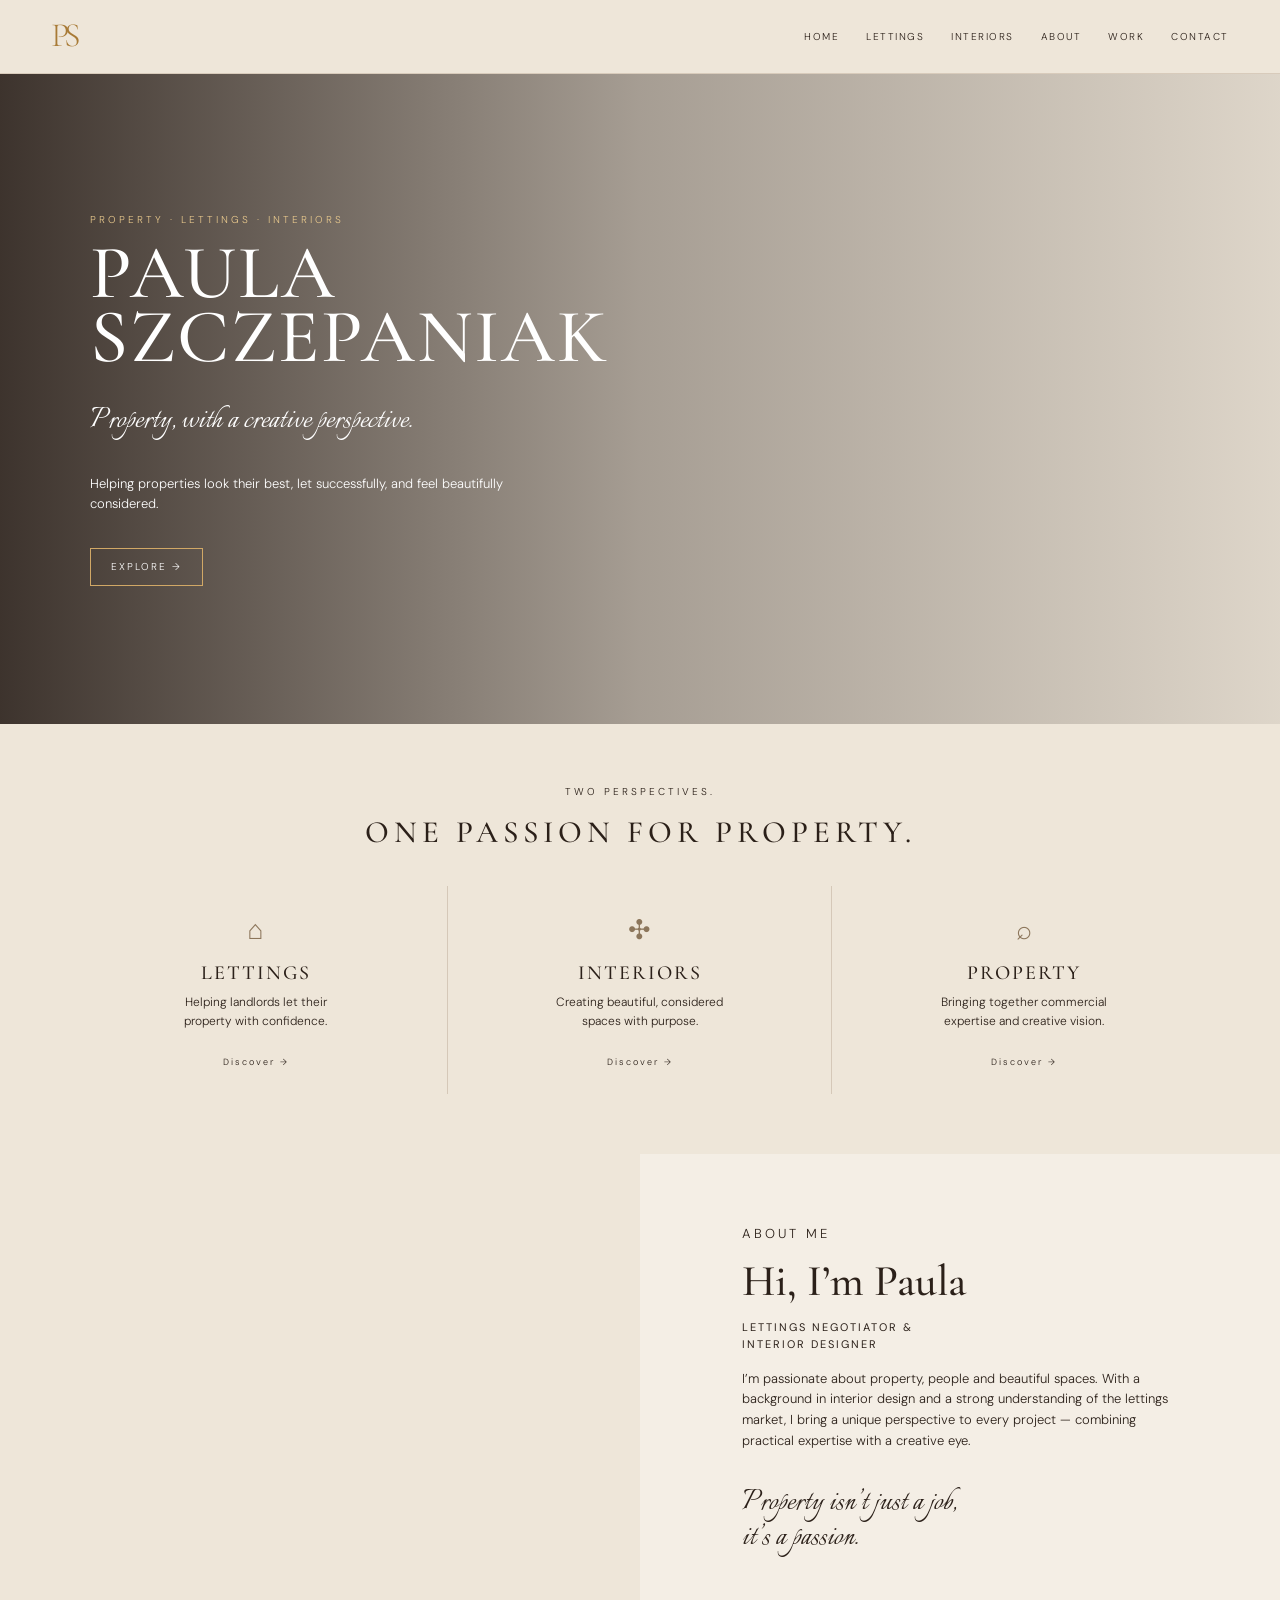
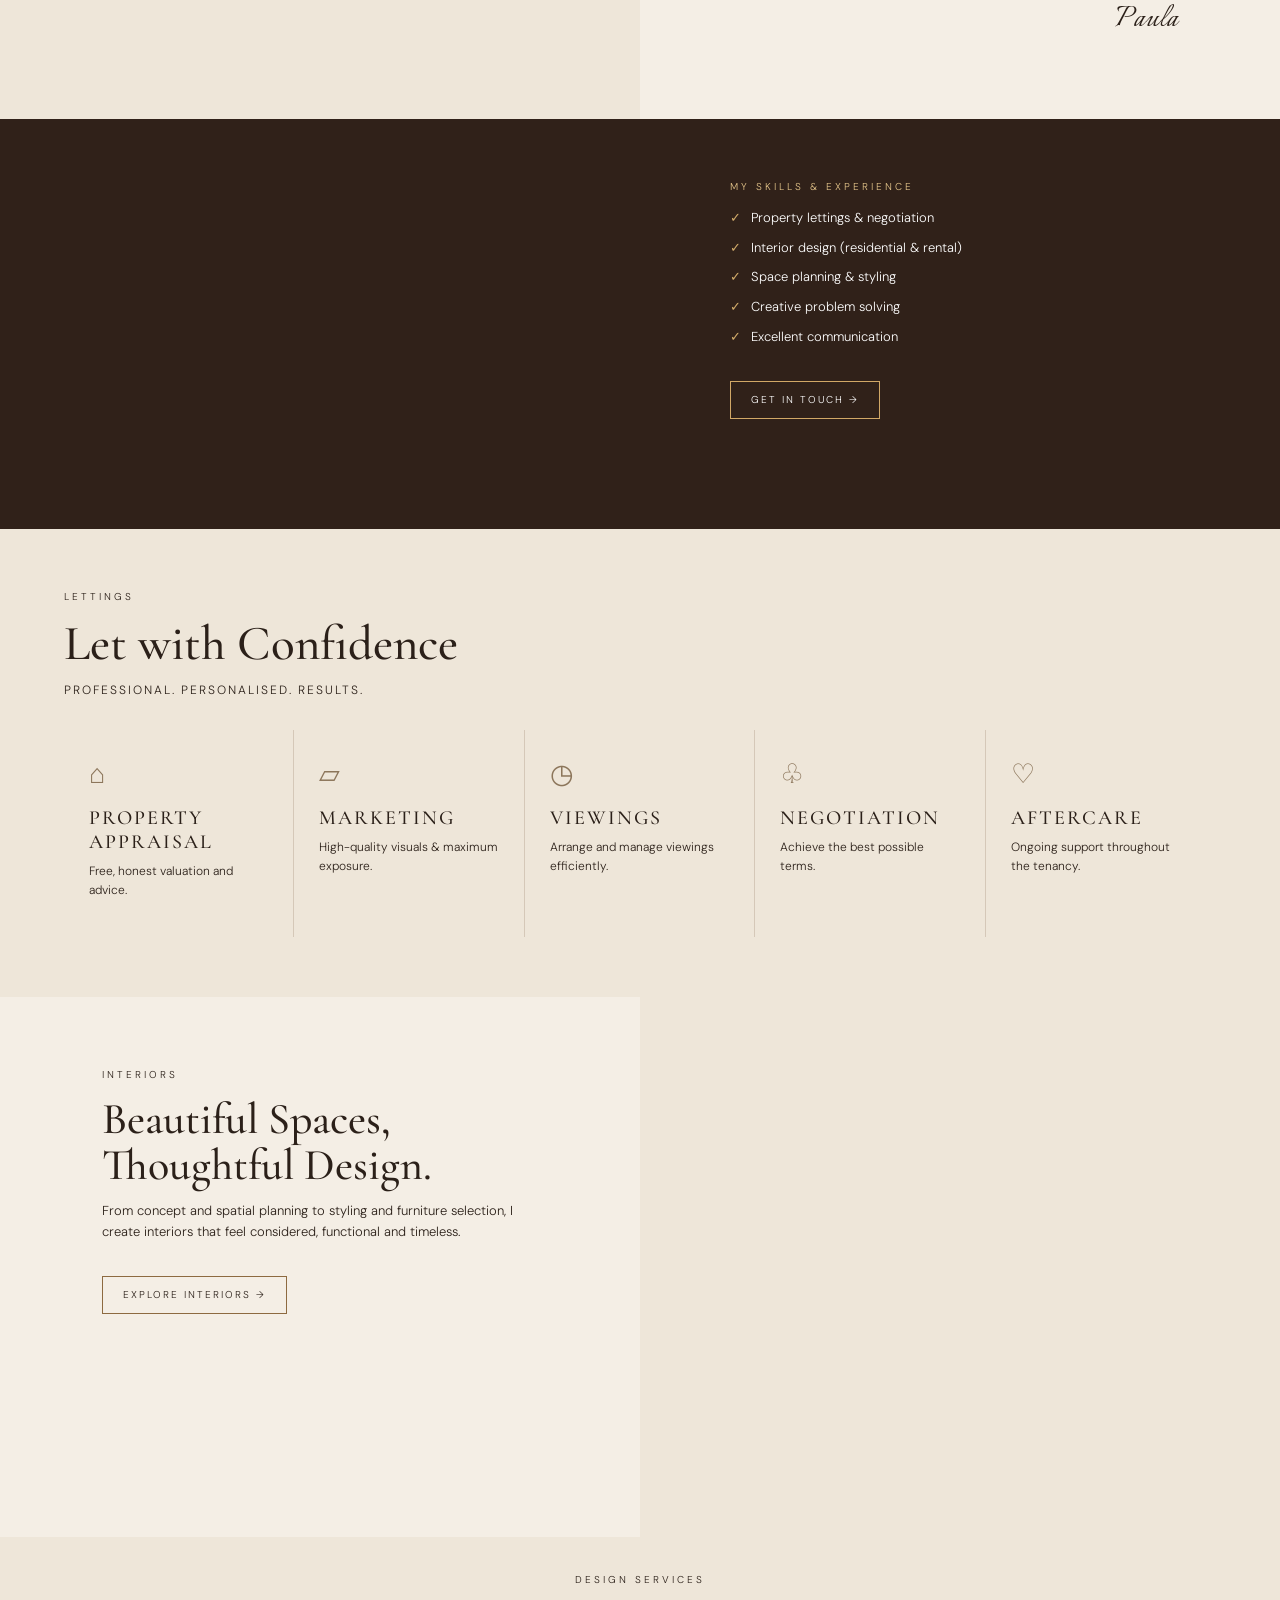
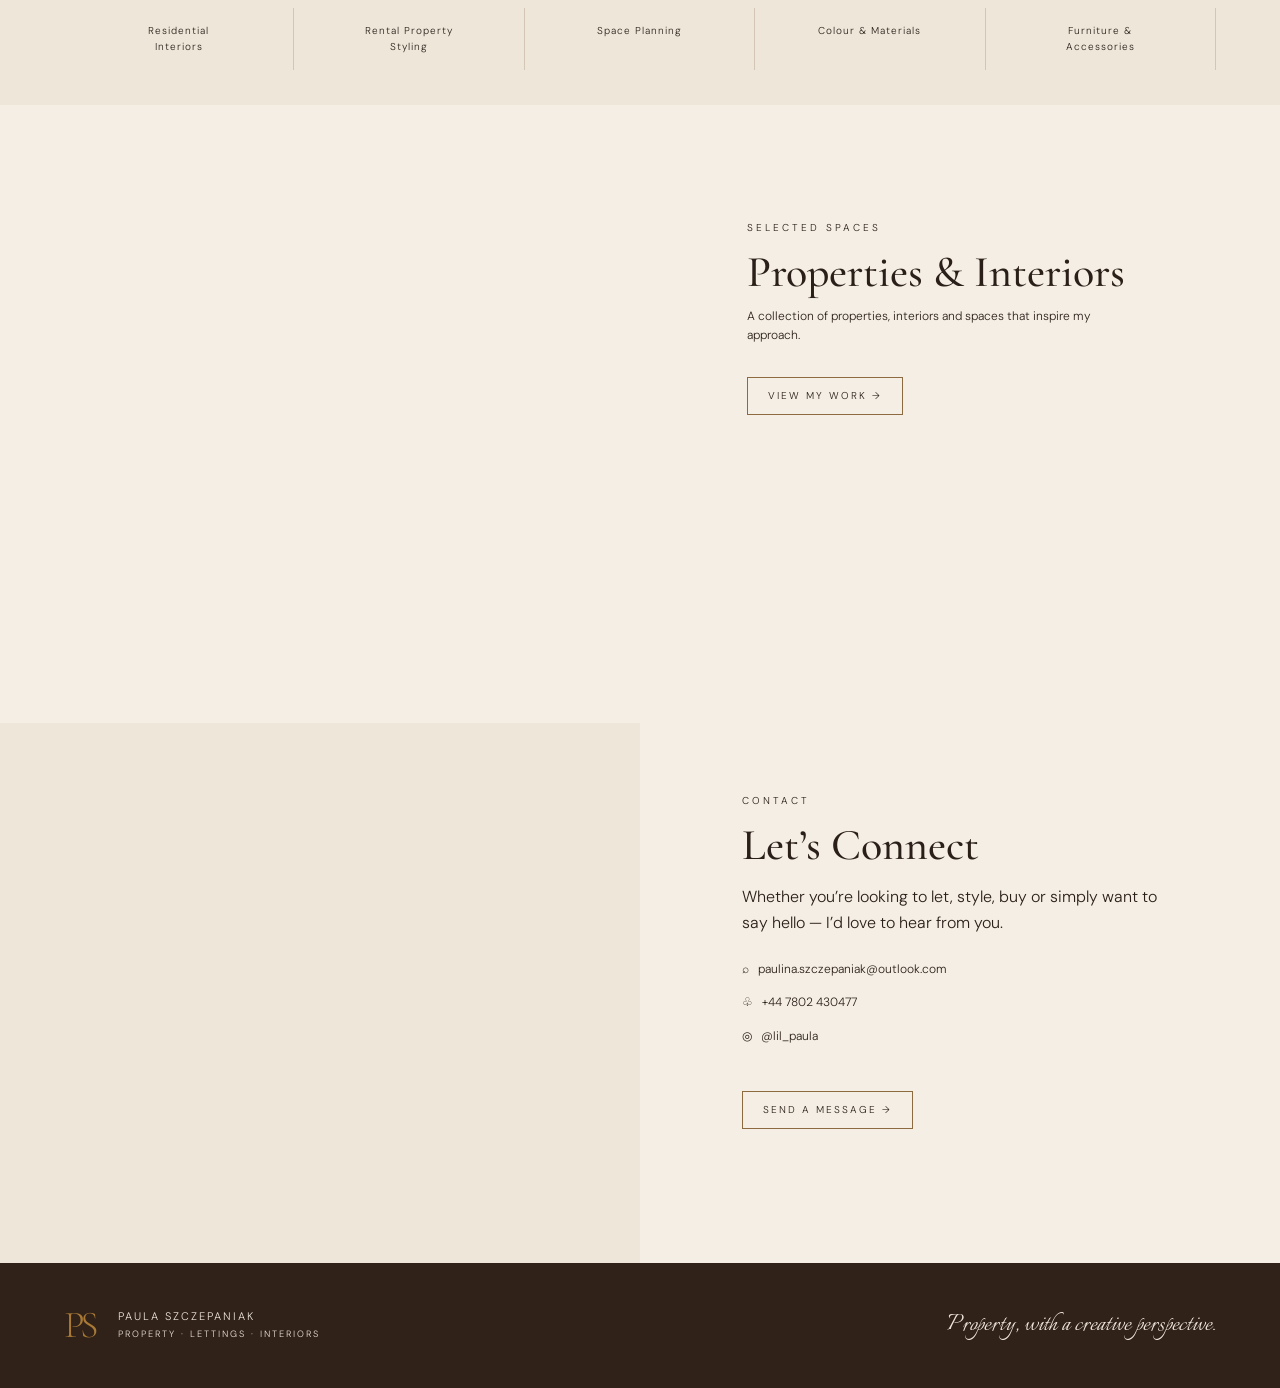
==== index.html @ 91cd42bd "Add files via upload" ====
<!doctype html>
<html lang="en">
<head>
  <meta charset="utf-8">
  <meta name="viewport" content="width=device-width, initial-scale=1">
  <meta name="description" content="Paula Szczepaniak — property, lettings and interiors.">
  <title>Paula Szczepaniak — Property · Lettings · Interiors</title>
  <link rel="preconnect" href="https://fonts.googleapis.com">
  <link rel="preconnect" href="https://fonts.gstatic.com" crossorigin>
  <link href="https://fonts.googleapis.com/css2?family=Cormorant+Garamond:wght@400;500;600&family=DM+Sans:wght@300;400;500&family=Italianno&display=swap" rel="stylesheet">
  <link rel="stylesheet" href="style.css">
</head>
<body>
  <header class="site-header">
    <a class="brand" href="#home" aria-label="Paula Szczepaniak home"><span>PS</span></a>
    <nav id="nav">
      <a href="#home">Home</a><a href="#lettings">Lettings</a><a href="#interiors">Interiors</a>
      <a href="#about">About</a><a href="#work">Work</a><a href="#contact">Contact</a>
    </nav>
    <button class="menu" aria-label="Open menu" aria-expanded="false">☰</button>
  </header>

  <main>
    <section id="home" class="hero">
      <div class="hero-image"></div>
      <div class="hero-overlay"></div>
      <div class="hero-content">
        <p class="eyebrow light">PROPERTY · LETTINGS · INTERIORS</p>
        <h1>Paula<br>Szczepaniak</h1>
        <p class="script">Property, with a creative perspective.</p>
        <p class="hero-copy">Helping properties look their best, let successfully, and feel beautifully considered.</p>
        <a class="button button-light" href="#work">Explore <span>→</span></a>
      </div>
    </section>

    <section class="intro">
      <p class="eyebrow">TWO PERSPECTIVES.</p>
      <h2>ONE PASSION FOR PROPERTY.</h2>
      <div class="cards three">
        <article><div class="icon">⌂</div><h3>Lettings</h3><p>Helping landlords let their property with confidence.</p><a href="#lettings">Discover →</a></article>
        <article><div class="icon">✣</div><h3>Interiors</h3><p>Creating beautiful, considered spaces with purpose.</p><a href="#interiors">Discover →</a></article>
        <article><div class="icon">⌕</div><h3>Property</h3><p>Bringing together commercial expertise and creative vision.</p><a href="#work">Discover →</a></article>
      </div>
    </section>

    <section id="about" class="about split">
      <div class="portrait"></div>
      <div class="about-copy">
        <p class="eyebrow">ABOUT ME</p>
        <h2>Hi, I’m Paula</h2>
        <h4>LETTINGS NEGOTIATOR &<br>INTERIOR DESIGNER</h4>
        <p>I’m passionate about property, people and beautiful spaces. With a background in interior design and a strong understanding of the lettings market, I bring a unique perspective to every project — combining practical expertise with a creative eye.</p>
        <p class="script">Property isn’t just a job,<br>it’s a passion.</p>
        <p class="signature">Paula</p>
      </div>
    </section>

    <section class="skills">
      <div class="skills-image"></div>
      <div class="skills-copy">
        <p class="eyebrow light">MY SKILLS & EXPERIENCE</p>
        <ul>
          <li>Property lettings & negotiation</li>
          <li>Interior design (residential & rental)</li>
          <li>Space planning & styling</li>
          <li>Creative problem solving</li>
          <li>Excellent communication</li>
        </ul>
        <a class="button button-light" href="#contact">Get in touch →</a>
      </div>
    </section>

    <section id="lettings" class="process">
      <div class="section-heading">
        <p class="eyebrow">LETTINGS</p>
        <h2>Let with Confidence</h2>
        <p>Professional. Personalised. Results.</p>
      </div>
      <div class="cards five">
        <article><div class="icon">⌂</div><h3>Property Appraisal</h3><p>Free, honest valuation and advice.</p></article>
        <article><div class="icon">▱</div><h3>Marketing</h3><p>High-quality visuals & maximum exposure.</p></article>
        <article><div class="icon">◷</div><h3>Viewings</h3><p>Arrange and manage viewings efficiently.</p></article>
        <article><div class="icon">♧</div><h3>Negotiation</h3><p>Achieve the best possible terms.</p></article>
        <article><div class="icon">♡</div><h3>Aftercare</h3><p>Ongoing support throughout the tenancy.</p></article>
      </div>
    </section>

    <section id="interiors" class="interiors split">
      <div class="interior-copy">
        <p class="eyebrow">INTERIORS</p>
        <h2>Beautiful Spaces,<br>Thoughtful Design.</h2>
        <p>From concept and spatial planning to styling and furniture selection, I create interiors that feel considered, functional and timeless.</p>
        <a class="button" href="#work">Explore interiors →</a>
      </div>
      <div class="interior-image"></div>
    </section>

    <section class="services">
      <p class="eyebrow">DESIGN SERVICES</p>
      <div class="service-grid">
        <span>Residential<br>Interiors</span><span>Rental Property<br>Styling</span><span>Space Planning</span>
        <span>Colour & Materials</span><span>Furniture &<br>Accessories</span>
      </div>
    </section>

    <section id="work" class="work">
      <div class="work-lead">
        <div class="work-image"></div>
        <div><p class="eyebrow">SELECTED SPACES</p><h2>Properties & Interiors</h2><p>A collection of properties, interiors and spaces that inspire my approach.</p><a class="button" href="#contact">View my work →</a></div>
      </div>
      <div class="gallery">
        <div class="g g1"></div><div class="g g2"></div><div class="g g3"></div><div class="g g4"></div><div class="g g5"></div>
      </div>
    </section>

    <section id="contact" class="contact split">
      <div class="contact-image"></div>
      <div class="contact-copy">
        <p class="eyebrow">CONTACT</p>
        <h2>Let’s Connect</h2>
        <p>Whether you’re looking to let, style, buy or simply want to say hello — I’d love to hear from you.</p>
        <div class="contact-list">
          <a href="mailto:paulina.szczepaniak@outlook.com">⌕ &nbsp; paulina.szczepaniak@outlook.com</a>
          <a href="tel:+447802430477">♧ &nbsp; +44 7802 430477</a>
          <a href="https://instagram.com/" target="_blank" rel="noreferrer">◎ &nbsp; @lil_paula</a>
        </div>
        <a class="button" href="mailto:paulina.szczepaniak@outlook.com?subject=Property%20Enquiry">Send a message →</a>
      </div>
    </section>
  </main>

  <footer><div class="footer-brand">PS</div><div>PAULA SZCZEPANIAK<br><small>PROPERTY · LETTINGS · INTERIORS</small></div><div class="footer-script">Property, with a creative perspective.</div></footer>
  <script src="script.js"></script>
</body>
</html>
---- style.css ----
*{box-sizing:border-box}html{scroll-behavior:smooth}body{margin:0;background:#eee6d9;color:#2b2019;font-family:"DM Sans",Arial,sans-serif;font-weight:300;line-height:1.6}.site-header{height:74px;display:flex;align-items:center;justify-content:space-between;padding:0 4vw;background:#eee6d9;position:sticky;top:0;z-index:20;border-bottom:1px solid #d8cbbb}.brand,.footer-brand{font-family:"Cormorant Garamond",serif;color:#a87a35;text-decoration:none;font-size:34px;letter-spacing:-5px}.brand span,.footer-brand{display:inline-block}nav{display:flex;gap:27px}nav a{font-size:10px;letter-spacing:1.5px;text-transform:uppercase;color:#2b2019;text-decoration:none}.menu{display:none;background:none;border:0;font-size:22px}.hero{min-height:650px;position:relative;display:flex;align-items:center;overflow:hidden}.hero-image{position:absolute;inset:0;background:url("https://images.unsplash.com/photo-1600607687920-4e2a09cf159d?auto=format&fit=crop&w=1800&q=85") center/cover}.hero-overlay{position:absolute;inset:0;background:linear-gradient(90deg,rgba(32,22,17,.86),rgba(32,22,17,.35),rgba(32,22,17,.08))}.hero-content{position:relative;color:#fff;max-width:650px;padding:7vw}.eyebrow{font-size:10px;letter-spacing:3px;margin:0 0 13px;text-transform:uppercase}.eyebrow.light{color:#e9c98d}.hero h1{font-family:"Cormorant Garamond",serif;font-size:76px;line-height:.85;font-weight:500;margin:0 0 20px;text-transform:uppercase;letter-spacing:2px}.script,.footer-script{font-family:Italianno,cursive;font-size:34px;line-height:1.05}.hero-copy{max-width:420px;font-size:13px}.button{display:inline-block;margin-top:20px;padding:10px 20px;border:1px solid #8d6a40;color:#2b2019;text-decoration:none;text-transform:uppercase;font-size:10px;letter-spacing:2px}.button-light{color:#fff;border-color:#d1a866}.intro,.process,.services,.work{padding:60px 5vw}.intro{text-align:center}.intro h2{font:500 31px "Cormorant Garamond",serif;letter-spacing:5px;margin:0 0 35px}.cards{display:grid}.three{grid-template-columns:repeat(3,1fr)}.five{grid-template-columns:repeat(5,1fr)}.cards article{padding:22px 25px;border-right:1px solid #d5c8b8}.cards article:last-child{border-right:0}.icon{font-size:27px;color:#8c765b;margin-bottom:10px}.cards h3{font:500 20px "Cormorant Garamond",serif;text-transform:uppercase;letter-spacing:2px;margin:0}.cards p{font-size:12px;max-width:190px;margin:8px auto 15px}.cards a{font-size:9px;letter-spacing:2px;text-decoration:none;color:#2b2019}.split{display:grid;grid-template-columns:1fr 1fr}.portrait,.interior-image,.contact-image{min-height:540px;background-position:center;background-size:cover}.portrait{background-image:url("https://images.unsplash.com/photo-1494790108377-be9c29b29330?auto=format&fit=crop&w=1000&q=85")}.about-copy,.interior-copy,.contact-copy{padding:70px 8vw;background:#f4eee5}.about-copy h2,.interior-copy h2,.contact-copy h2,.section-heading h2,.work h2{font:500 44px/1.05 "Cormorant Garamond",serif;margin:0 0 12px}.about-copy h4{font-size:11px;letter-spacing:2px;font-weight:400}.about-copy>p:not(.script):not(.signature){max-width:480px;font-size:13px}.signature{font-family:Italianno,cursive;font-size:36px;text-align:right;margin:0}.skills{display:grid;grid-template-columns:1fr 1fr;background:#302119;color:#fff}.skills-image{min-height:410px;background:url("https://images.unsplash.com/photo-1497366754035-f200968a6e72?auto=format&fit=crop&w=1200&q=85") center/cover}.skills-copy{padding:60px 7vw}.skills-copy ul{padding:0;list-style:none;font-size:13px}.skills-copy li{margin:9px 0}.skills-copy li:before{content:"✓";margin-right:10px;color:#d4ad6b}.process{background:#eee6d9}.section-heading{max-width:650px;margin-bottom:30px}.section-heading h2{font-size:49px}.section-heading>p:last-child{font-size:12px;letter-spacing:2px;text-transform:uppercase}.interior-image{background-image:url("https://images.unsplash.com/photo-1600210492486-724fe5c67fb0?auto=format&fit=crop&w=1400&q=85")}.interior-copy p:not(.eyebrow){max-width:430px;font-size:13px}.services{text-align:center;padding-top:35px;padding-bottom:35px}.service-grid{display:grid;grid-template-columns:repeat(5,1fr);margin-top:20px}.service-grid span{font-size:10px;letter-spacing:1px;padding:15px;border-right:1px solid #d4c6b6}.work{background:#f4eee5}.work-lead{display:grid;grid-template-columns:1.2fr 1fr;gap:0}.work-image{min-height:370px;background:url("https://images.unsplash.com/photo-1600607687939-ce8a6c25118c?auto=format&fit=crop&w=1400&q=85") center/cover}.work-lead>div:last-child{padding:55px}.work-lead p:not(.eyebrow){font-size:12px;max-width:380px}.gallery{display:grid;grid-template-columns:2fr 1fr 1fr 1fr 1fr;height:120px;margin-top:8px;gap:4px}.g{background-size:cover;background-position:center}.g1{background-image:url("https://images.unsplash.com/photo-1600566753190-17f0baa2a6c3?auto=format&fit=crop&w=800&q=80")}.g2{background-image:url("https://images.unsplash.com/photo-1600607688969-a5bfcd646154?auto=format&fit=crop&w=600&q=80")}.g3{background-image:url("https://images.unsplash.com/photo-1505693416388-ac5ce068fe85?auto=format&fit=crop&w=600&q=80")}.g4{background-image:url("https://images.unsplash.com/photo-1600566753086-00f18fb6b3ea?auto=format&fit=crop&w=600&q=80")}.g5{background-image:url("https://images.unsplash.com/photo-1540518614846-7eded433c457?auto=format&fit=crop&w=600&q=80")}.contact-image{background-image:url("https://images.unsplash.com/photo-1500534623283-312aade485b7?auto=format&fit=crop&w=1400&q=85")}.contact-list{display:grid;gap:14px;margin:25px 0}.contact-list a{color:#2b2019;text-decoration:none;font-size:12px}footer{background:#302119;color:#eee6d9;display:flex;align-items:center;gap:25px;padding:32px 5vw;font-size:11px;letter-spacing:2px}footer .footer-brand{font-size:38px}.footer-script{margin-left:auto;font-size:28px;letter-spacing:0}@media(max-width:800px){nav{display:none;position:absolute;top:74px;left:0;right:0;background:#eee6d9;padding:20px;flex-direction:column}.site-header.open nav{display:flex}.menu{display:block}.hero{min-height:610px}.hero h1{font-size:56px}.three,.five,.split,.skills,.work-lead{grid-template-columns:1fr}.cards article{border-right:0;border-bottom:1px solid #d5c8b8}.cards article:last-child{border-bottom:0}.portrait,.interior-image,.contact-image{min-height:380px}.about-copy,.interior-copy,.contact-copy{padding:50px 8vw}.service-grid{grid-template-columns:1fr 1fr}.service-grid span:nth-child(2n){border-right:0}.gallery{height:90px}.footer-script{display:none}}
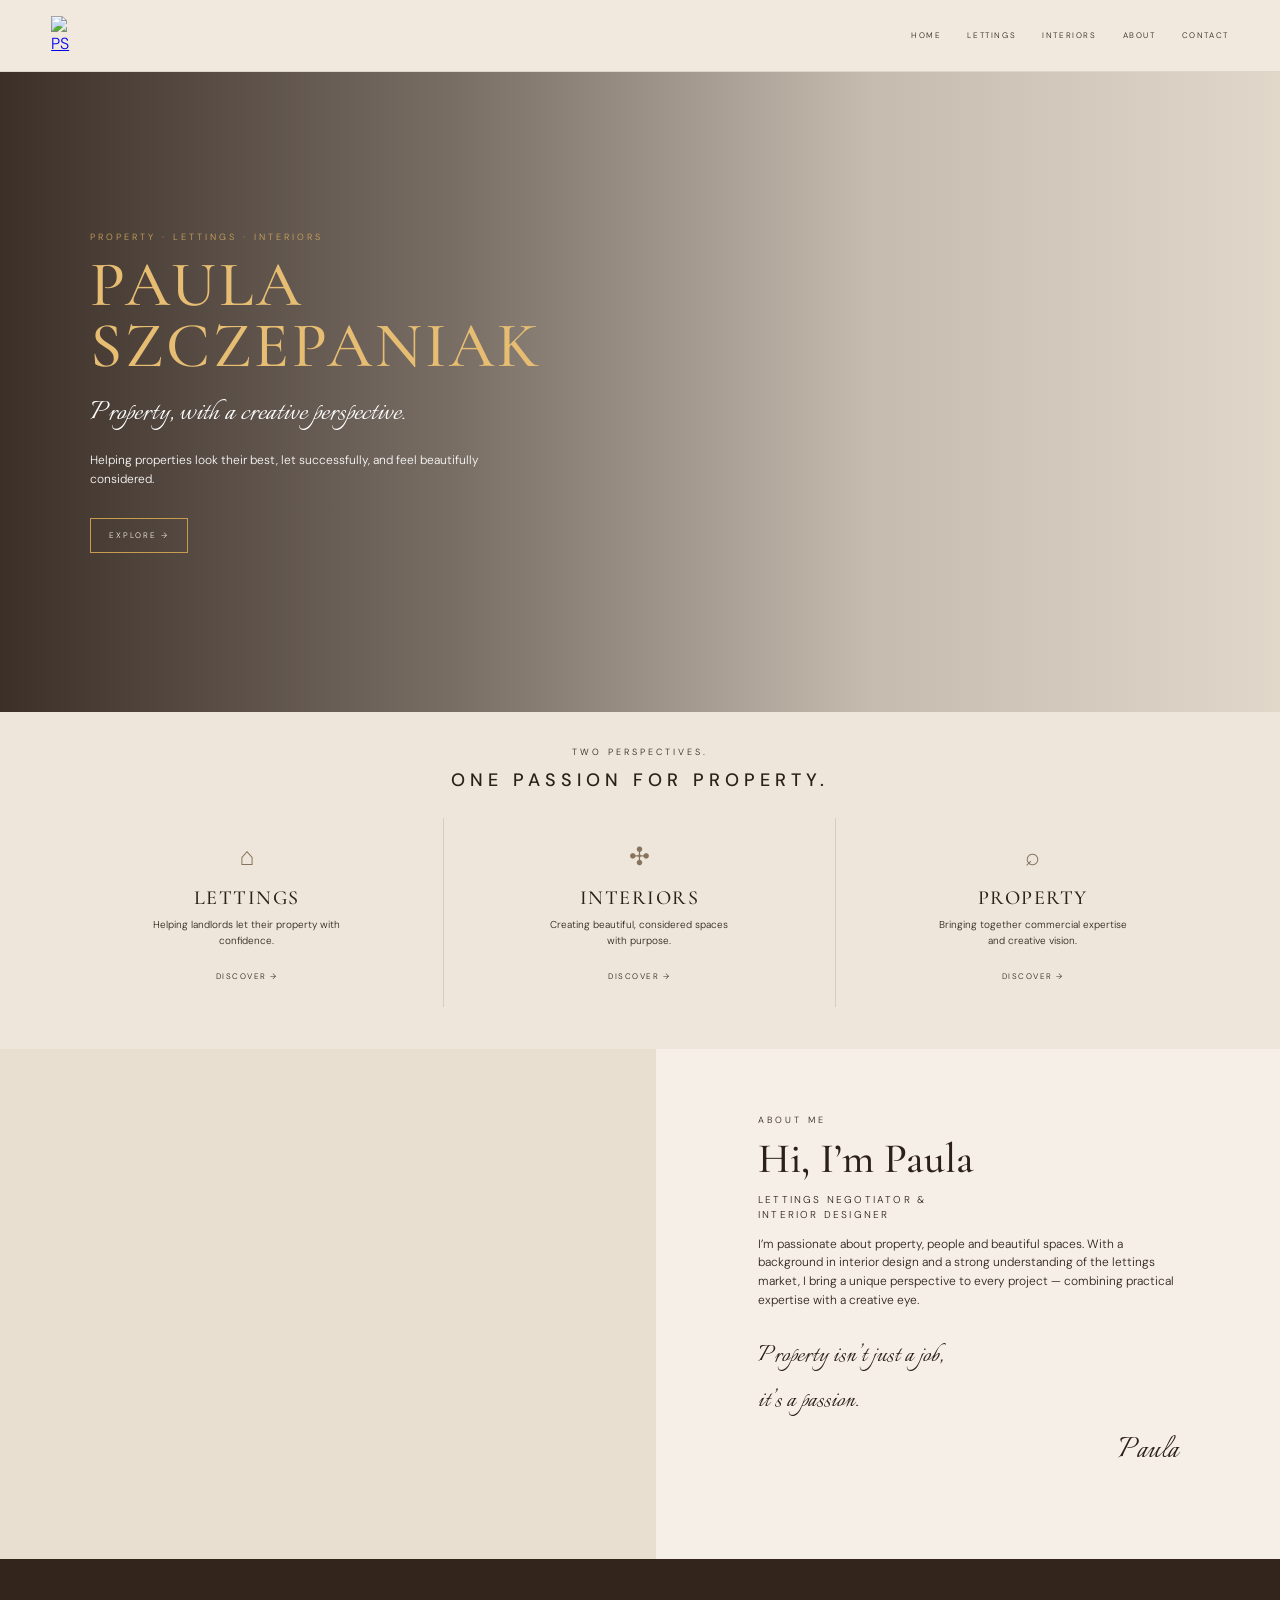
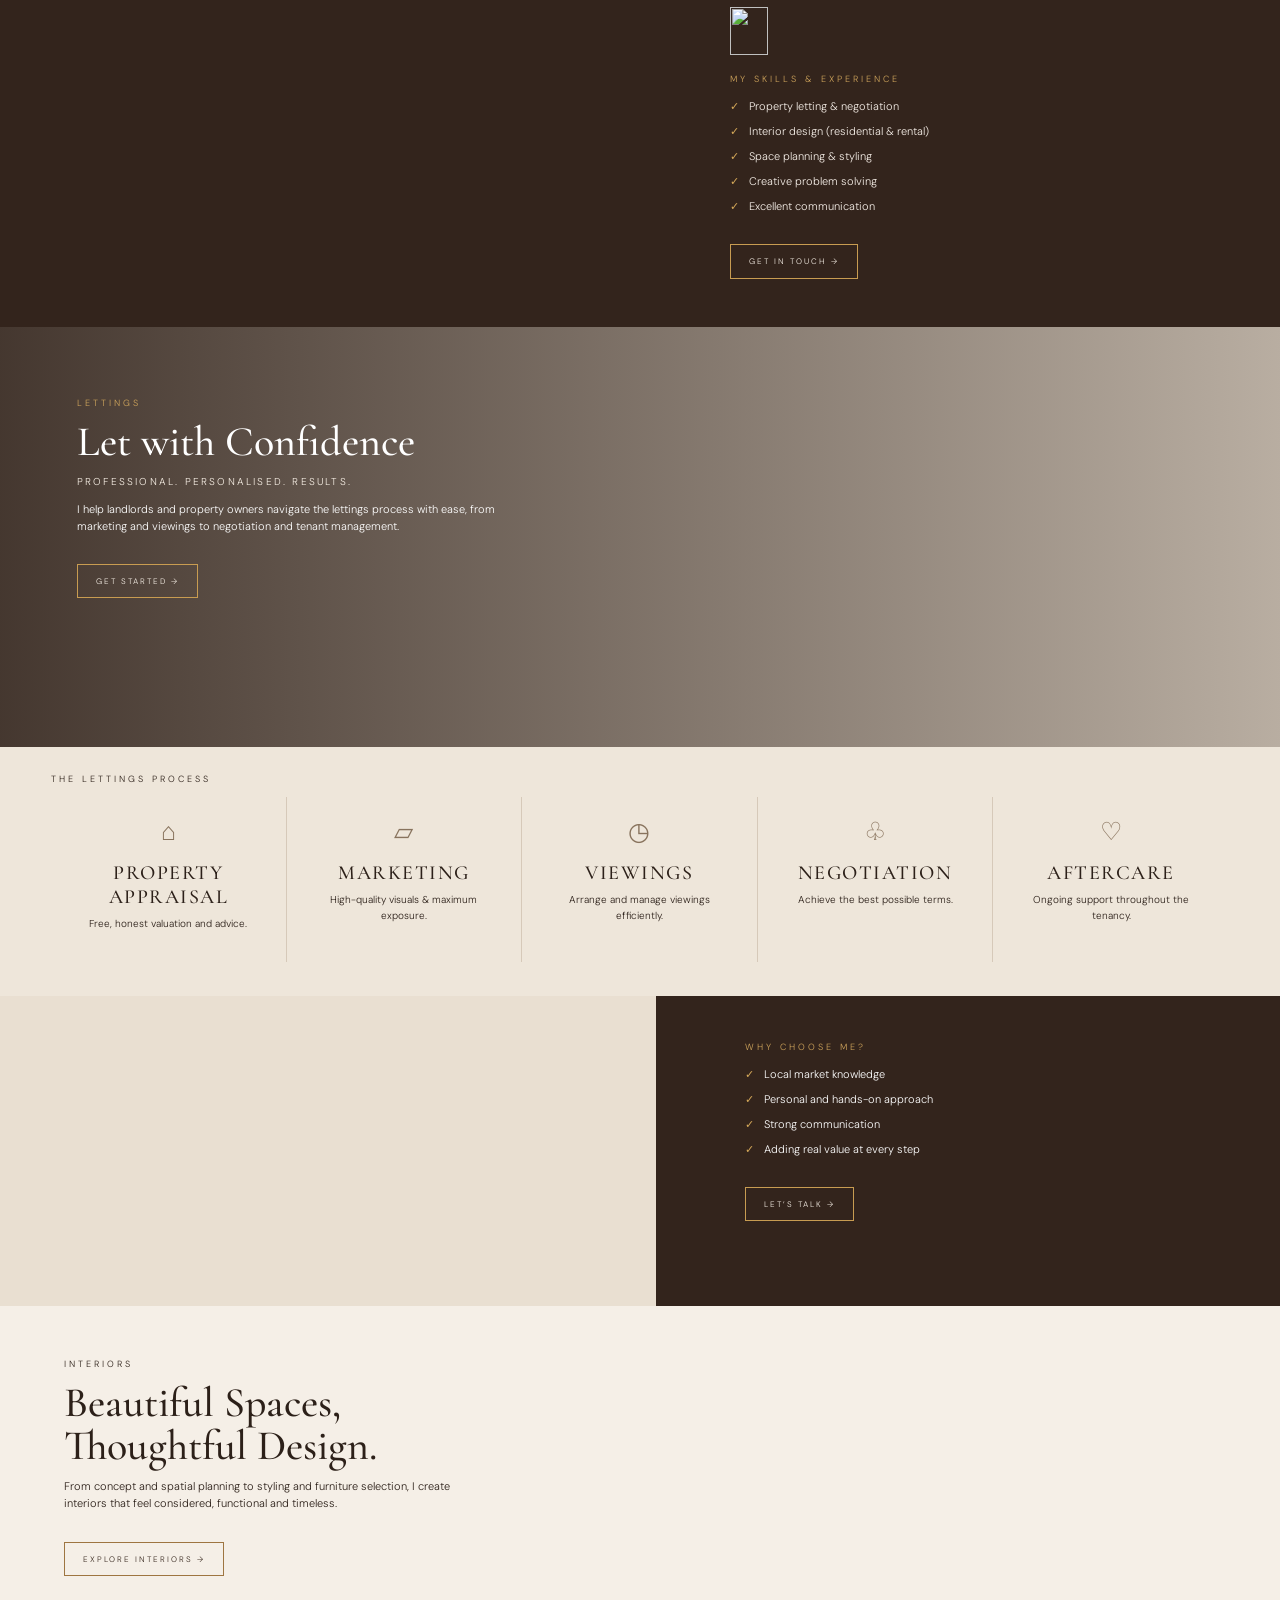
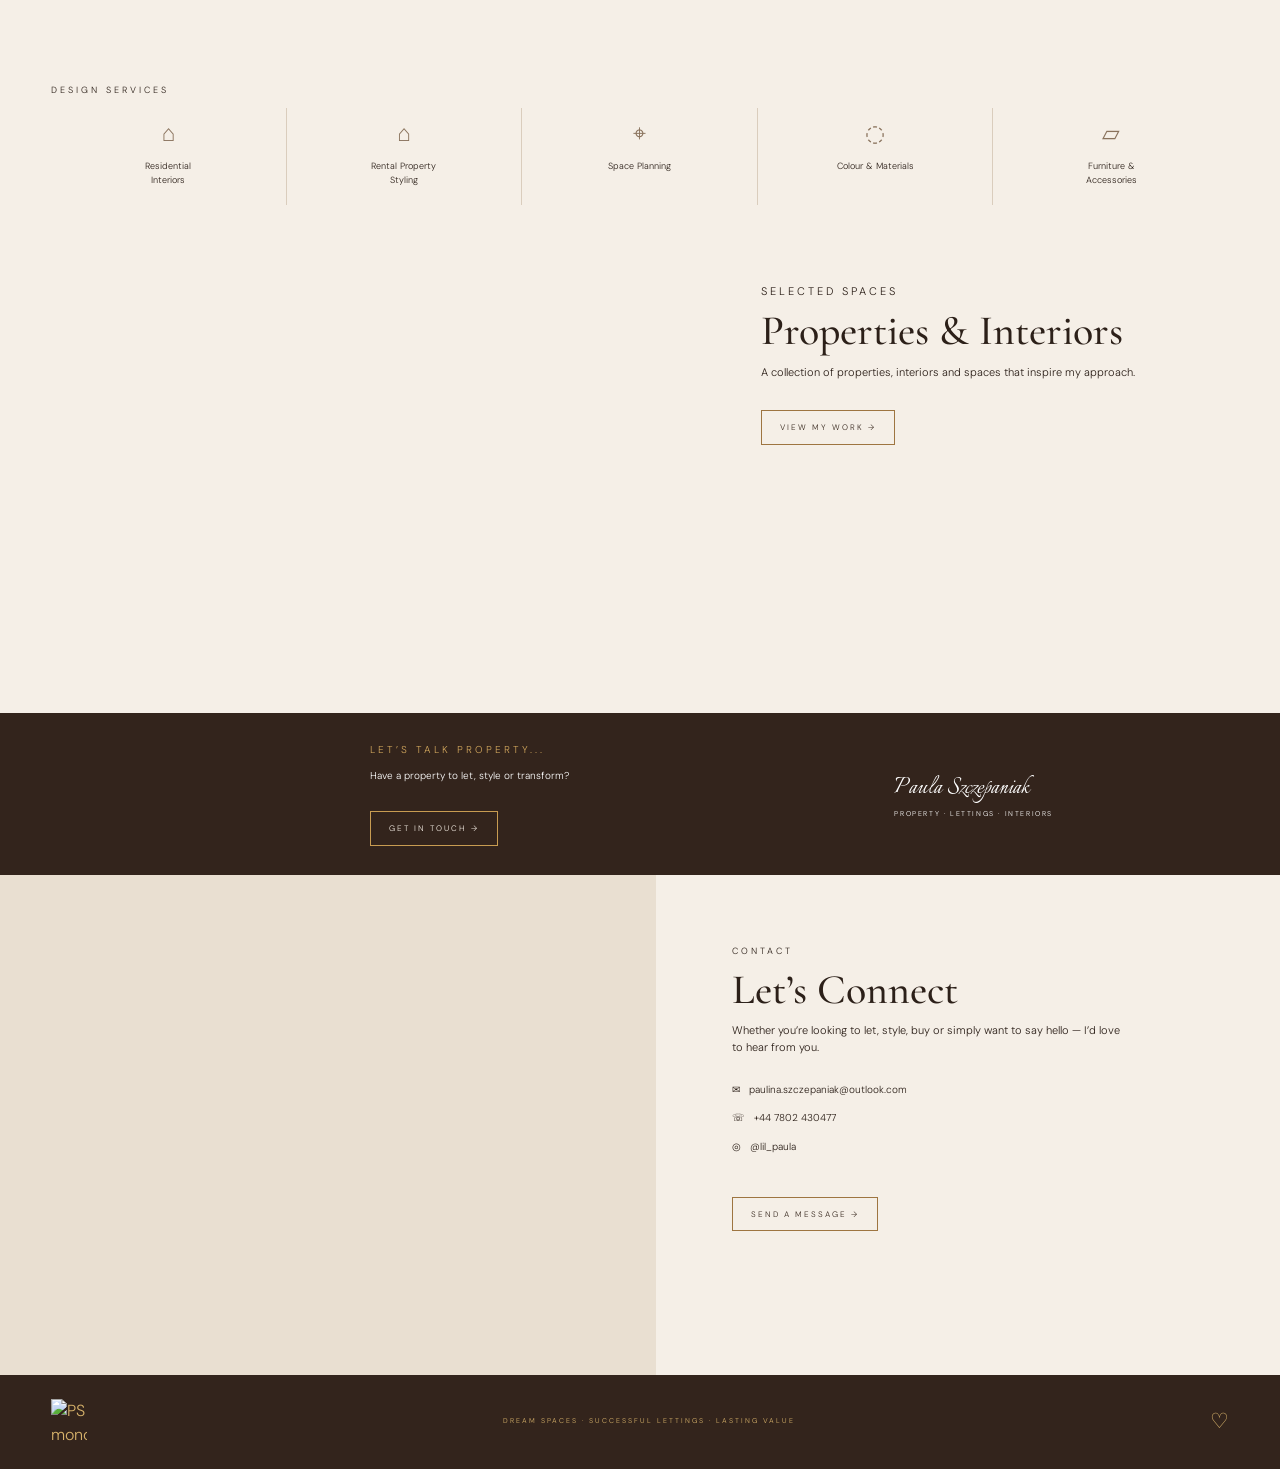
==== commit e463789b: "Add files via upload" ====
--- a/index.html
+++ b/index.html
@@ -3,133 +3,206 @@
 <head>
   <meta charset="utf-8">
   <meta name="viewport" content="width=device-width, initial-scale=1">
-  <meta name="description" content="Paula Szczepaniak — property, lettings and interiors.">
-  <title>Paula Szczepaniak — Property · Lettings · Interiors</title>
+  <meta name="description" content="Paula Szczepaniak — Property, Lettings and Interiors.">
+  <title>Paula Szczepaniak | Property · Lettings · Interiors</title>
   <link rel="preconnect" href="https://fonts.googleapis.com">
   <link rel="preconnect" href="https://fonts.gstatic.com" crossorigin>
   <link href="https://fonts.googleapis.com/css2?family=Cormorant+Garamond:wght@400;500;600&family=DM+Sans:wght@300;400;500&family=Italianno&display=swap" rel="stylesheet">
   <link rel="stylesheet" href="style.css">
 </head>
 <body>
-  <header class="site-header">
-    <a class="brand" href="#home" aria-label="Paula Szczepaniak home"><span>PS</span></a>
-    <nav id="nav">
-      <a href="#home">Home</a><a href="#lettings">Lettings</a><a href="#interiors">Interiors</a>
-      <a href="#about">About</a><a href="#work">Work</a><a href="#contact">Contact</a>
-    </nav>
-    <button class="menu" aria-label="Open menu" aria-expanded="false">☰</button>
-  </header>
-
-  <main>
-    <section id="home" class="hero">
-      <div class="hero-image"></div>
-      <div class="hero-overlay"></div>
-      <div class="hero-content">
-        <p class="eyebrow light">PROPERTY · LETTINGS · INTERIORS</p>
-        <h1>Paula<br>Szczepaniak</h1>
-        <p class="script">Property, with a creative perspective.</p>
-        <p class="hero-copy">Helping properties look their best, let successfully, and feel beautifully considered.</p>
-        <a class="button button-light" href="#work">Explore <span>→</span></a>
-      </div>
-    </section>
-
-    <section class="intro">
-      <p class="eyebrow">TWO PERSPECTIVES.</p>
-      <h2>ONE PASSION FOR PROPERTY.</h2>
-      <div class="cards three">
-        <article><div class="icon">⌂</div><h3>Lettings</h3><p>Helping landlords let their property with confidence.</p><a href="#lettings">Discover →</a></article>
-        <article><div class="icon">✣</div><h3>Interiors</h3><p>Creating beautiful, considered spaces with purpose.</p><a href="#interiors">Discover →</a></article>
-        <article><div class="icon">⌕</div><h3>Property</h3><p>Bringing together commercial expertise and creative vision.</p><a href="#work">Discover →</a></article>
-      </div>
-    </section>
-
-    <section id="about" class="about split">
-      <div class="portrait"></div>
-      <div class="about-copy">
-        <p class="eyebrow">ABOUT ME</p>
-        <h2>Hi, I’m Paula</h2>
-        <h4>LETTINGS NEGOTIATOR &<br>INTERIOR DESIGNER</h4>
-        <p>I’m passionate about property, people and beautiful spaces. With a background in interior design and a strong understanding of the lettings market, I bring a unique perspective to every project — combining practical expertise with a creative eye.</p>
-        <p class="script">Property isn’t just a job,<br>it’s a passion.</p>
-        <p class="signature">Paula</p>
-      </div>
-    </section>
-
-    <section class="skills">
-      <div class="skills-image"></div>
-      <div class="skills-copy">
-        <p class="eyebrow light">MY SKILLS & EXPERIENCE</p>
-        <ul>
-          <li>Property lettings & negotiation</li>
-          <li>Interior design (residential & rental)</li>
-          <li>Space planning & styling</li>
-          <li>Creative problem solving</li>
-          <li>Excellent communication</li>
-        </ul>
-        <a class="button button-light" href="#contact">Get in touch →</a>
-      </div>
-    </section>
-
-    <section id="lettings" class="process">
-      <div class="section-heading">
-        <p class="eyebrow">LETTINGS</p>
-        <h2>Let with Confidence</h2>
-        <p>Professional. Personalised. Results.</p>
-      </div>
-      <div class="cards five">
-        <article><div class="icon">⌂</div><h3>Property Appraisal</h3><p>Free, honest valuation and advice.</p></article>
-        <article><div class="icon">▱</div><h3>Marketing</h3><p>High-quality visuals & maximum exposure.</p></article>
-        <article><div class="icon">◷</div><h3>Viewings</h3><p>Arrange and manage viewings efficiently.</p></article>
-        <article><div class="icon">♧</div><h3>Negotiation</h3><p>Achieve the best possible terms.</p></article>
-        <article><div class="icon">♡</div><h3>Aftercare</h3><p>Ongoing support throughout the tenancy.</p></article>
-      </div>
-    </section>
-
-    <section id="interiors" class="interiors split">
-      <div class="interior-copy">
-        <p class="eyebrow">INTERIORS</p>
-        <h2>Beautiful Spaces,<br>Thoughtful Design.</h2>
-        <p>From concept and spatial planning to styling and furniture selection, I create interiors that feel considered, functional and timeless.</p>
-        <a class="button" href="#work">Explore interiors →</a>
-      </div>
-      <div class="interior-image"></div>
-    </section>
-
-    <section class="services">
-      <p class="eyebrow">DESIGN SERVICES</p>
-      <div class="service-grid">
-        <span>Residential<br>Interiors</span><span>Rental Property<br>Styling</span><span>Space Planning</span>
-        <span>Colour & Materials</span><span>Furniture &<br>Accessories</span>
-      </div>
-    </section>
-
-    <section id="work" class="work">
-      <div class="work-lead">
-        <div class="work-image"></div>
-        <div><p class="eyebrow">SELECTED SPACES</p><h2>Properties & Interiors</h2><p>A collection of properties, interiors and spaces that inspire my approach.</p><a class="button" href="#contact">View my work →</a></div>
-      </div>
-      <div class="gallery">
-        <div class="g g1"></div><div class="g g2"></div><div class="g g3"></div><div class="g g4"></div><div class="g g5"></div>
-      </div>
-    </section>
-
-    <section id="contact" class="contact split">
-      <div class="contact-image"></div>
-      <div class="contact-copy">
-        <p class="eyebrow">CONTACT</p>
-        <h2>Let’s Connect</h2>
-        <p>Whether you’re looking to let, style, buy or simply want to say hello — I’d love to hear from you.</p>
-        <div class="contact-list">
-          <a href="mailto:paulina.szczepaniak@outlook.com">⌕ &nbsp; paulina.szczepaniak@outlook.com</a>
-          <a href="tel:+447802430477">♧ &nbsp; +44 7802 430477</a>
-          <a href="https://instagram.com/" target="_blank" rel="noreferrer">◎ &nbsp; @lil_paula</a>
-        </div>
-        <a class="button" href="mailto:paulina.szczepaniak@outlook.com?subject=Property%20Enquiry">Send a message →</a>
-      </div>
-    </section>
-  </main>
-
-  <footer><div class="footer-brand">PS</div><div>PAULA SZCZEPANIAK<br><small>PROPERTY · LETTINGS · INTERIORS</small></div><div class="footer-script">Property, with a creative perspective.</div></footer>
-  <script src="script.js"></script>
+<header class="topbar">
+  <a class="logo-wrap" href="#home" aria-label="Paula Szczepaniak home">
+    <img src="logo.png" alt="PS monogram">
+  </a>
+  <nav class="desktop-nav">
+    <a href="#home">Home</a>
+    <a href="#lettings">Lettings</a>
+    <a href="#interiors">Interiors</a>
+    <a href="#about">About</a>
+    <a href="#contact">Contact</a>
+  </nav>
+  <button class="menu-btn" aria-label="Open menu" aria-expanded="false">☰</button>
+</header>
+
+<main>
+<section id="home" class="hero">
+  <div class="hero-bg"></div>
+  <div class="hero-shade"></div>
+  <div class="hero-inner">
+    <p class="kicker gold">PROPERTY · LETTINGS · INTERIORS</p>
+    <h1>Paula Szczepaniak</h1>
+    <p class="tagline">Property, with a creative perspective.</p>
+    <p class="hero-text">Helping properties look their best, let successfully, and feel beautifully considered.</p>
+    <a class="btn btn-gold" href="#about">Explore <span>→</span></a>
+  </div>
+</section>
+
+<section class="pillars section-cream">
+  <div class="section-title centered">
+    <p class="kicker">TWO PERSPECTIVES.</p>
+    <h2>ONE PASSION FOR PROPERTY.</h2>
+  </div>
+  <div class="pillar-grid">
+    <article>
+      <div class="line-icon">⌂</div>
+      <h3>Lettings</h3>
+      <p>Helping landlords let their property with confidence.</p>
+      <a href="#lettings">Discover →</a>
+    </article>
+    <article>
+      <div class="line-icon">✣</div>
+      <h3>Interiors</h3>
+      <p>Creating beautiful, considered spaces with purpose.</p>
+      <a href="#interiors">Discover →</a>
+    </article>
+    <article>
+      <div class="line-icon">⌕</div>
+      <h3>Property</h3>
+      <p>Bringing together commercial expertise and creative vision.</p>
+      <a href="#work">Discover →</a>
+    </article>
+  </div>
+</section>
+
+<section id="about" class="about-grid">
+  <div class="about-photo photo"></div>
+  <div class="about-copy section-ivory">
+    <p class="kicker">ABOUT ME</p>
+    <h2>Hi, I’m Paula</h2>
+    <p class="small-caps">LETTINGS NEGOTIATOR &<br>INTERIOR DESIGNER</p>
+    <p>I’m passionate about property, people and beautiful spaces. With a background in interior design and a strong understanding of the lettings market, I bring a unique perspective to every project — combining practical expertise with a creative eye.</p>
+    <p class="handwritten">Property isn’t just a job,<br>it’s a passion.</p>
+    <p class="signature">Paula</p>
+  </div>
+</section>
+
+<section class="expertise">
+  <div class="expertise-photo photo"></div>
+  <div class="expertise-copy">
+    <img src="logo.png" class="mini-logo" alt="" aria-hidden="true">
+    <p class="kicker gold">MY SKILLS & EXPERIENCE</p>
+    <ul>
+      <li>Property letting & negotiation</li>
+      <li>Interior design (residential & rental)</li>
+      <li>Space planning & styling</li>
+      <li>Creative problem solving</li>
+      <li>Excellent communication</li>
+    </ul>
+    <a class="btn btn-gold" href="#contact">Get in touch →</a>
+  </div>
+</section>
+
+<section id="lettings" class="lettings">
+  <div class="lettings-hero">
+    <div class="lettings-overlay"></div>
+    <div class="lettings-content">
+      <p class="kicker gold">LETTINGS</p>
+      <h2>Let with Confidence</h2>
+      <p class="small-caps light">PROFESSIONAL. PERSONALISED. RESULTS.</p>
+      <p>I help landlords and property owners navigate the lettings process with ease, from marketing and viewings to negotiation and tenant management.</p>
+      <a class="btn btn-gold" href="#contact">Get started →</a>
+    </div>
+  </div>
+
+  <div class="process section-cream">
+    <p class="kicker">THE LETTINGS PROCESS</p>
+    <div class="process-grid">
+      <article><div class="line-icon">⌂</div><h3>Property Appraisal</h3><p>Free, honest valuation and advice.</p></article>
+      <article><div class="line-icon">▱</div><h3>Marketing</h3><p>High-quality visuals & maximum exposure.</p></article>
+      <article><div class="line-icon">◷</div><h3>Viewings</h3><p>Arrange and manage viewings efficiently.</p></article>
+      <article><div class="line-icon">♧</div><h3>Negotiation</h3><p>Achieve the best possible terms.</p></article>
+      <article><div class="line-icon">♡</div><h3>Aftercare</h3><p>Ongoing support throughout the tenancy.</p></article>
+    </div>
+  </div>
+
+  <div class="why-grid">
+    <div class="why-photo photo"></div>
+    <div class="why-copy">
+      <p class="kicker gold">WHY CHOOSE ME?</p>
+      <ul>
+        <li>Local market knowledge</li>
+        <li>Personal and hands-on approach</li>
+        <li>Strong communication</li>
+        <li>Adding real value at every step</li>
+      </ul>
+      <a class="btn btn-gold" href="#contact">Let’s talk →</a>
+    </div>
+  </div>
+</section>
+
+<section id="interiors" class="interiors section-ivory">
+  <div class="interior-heading">
+    <div>
+      <p class="kicker">INTERIORS</p>
+      <h2>Beautiful Spaces,<br>Thoughtful Design.</h2>
+      <p>From concept and spatial planning to styling and furniture selection, I create interiors that feel considered, functional and timeless.</p>
+      <a class="btn" href="#work">Explore interiors →</a>
+    </div>
+    <div class="interior-photo photo"></div>
+  </div>
+
+  <div class="design-services">
+    <p class="kicker">DESIGN SERVICES</p>
+    <div class="service-grid">
+      <div><span>⌂</span><p>Residential<br>Interiors</p></div>
+      <div><span>⌂</span><p>Rental Property<br>Styling</p></div>
+      <div><span>⌖</span><p>Space Planning</p></div>
+      <div><span>◌</span><p>Colour & Materials</p></div>
+      <div><span>▱</span><p>Furniture &<br>Accessories</p></div>
+    </div>
+  </div>
+</section>
+
+<section id="work" class="work section-ivory">
+  <div class="work-top">
+    <div class="work-large photo"></div>
+    <div class="work-copy">
+      <p class="kicker">SELECTED SPACES</p>
+      <h2>Properties & Interiors</h2>
+      <p>A collection of properties, interiors and spaces that inspire my approach.</p>
+      <a class="btn" href="#contact">View my work →</a>
+    </div>
+  </div>
+  <div class="gallery">
+    <div class="g1 photo"></div><div class="g2 photo"></div><div class="g3 photo"></div><div class="g4 photo"></div><div class="g5 photo"></div>
+  </div>
+  <div class="work-cta">
+    <div class="cta-photo photo"></div>
+    <div>
+      <p class="kicker gold">LET’S TALK PROPERTY...</p>
+      <p>Have a property to let, style or transform?</p>
+      <a class="btn btn-gold" href="#contact">Get in touch →</a>
+    </div>
+    <div class="cta-signoff">
+      <p class="signature">Paula Szczepaniak</p>
+      <span>PROPERTY · LETTINGS · INTERIORS</span>
+    </div>
+  </div>
+</section>
+
+<section id="contact" class="contact">
+  <div class="contact-photo photo"></div>
+  <div class="contact-copy section-ivory">
+    <p class="kicker">CONTACT</p>
+    <h2>Let’s Connect</h2>
+    <p>Whether you’re looking to let, style, buy or simply want to say hello — I’d love to hear from you.</p>
+    <div class="contact-links">
+      <a href="mailto:paulina.szczepaniak@outlook.com">✉ &nbsp; paulina.szczepaniak@outlook.com</a>
+      <a href="tel:+447802430477">☏ &nbsp; +44 7802 430477</a>
+      <a href="https://instagram.com/" target="_blank" rel="noreferrer">◎ &nbsp; @lil_paula</a>
+    </div>
+    <a class="btn" href="mailto:paulina.szczepaniak@outlook.com?subject=Property%20Enquiry">Send a message →</a>
+  </div>
+</section>
+</main>
+
+<footer>
+  <img src="logo.png" alt="PS monogram">
+  <div class="footer-center">DREAM SPACES · SUCCESSFUL LETTINGS · LASTING VALUE</div>
+  <div class="footer-heart">♡</div>
+</footer>
+
+<script src="script.js"></script>
 </body>
 </html>
--- a/style.css
+++ b/style.css
@@ -1 +1 @@
-*{box-sizing:border-box}html{scroll-behavior:smooth}body{margin:0;background:#eee6d9;color:#2b2019;font-family:"DM Sans",Arial,sans-serif;font-weight:300;line-height:1.6}.site-header{height:74px;display:flex;align-items:center;justify-content:space-between;padding:0 4vw;background:#eee6d9;position:sticky;top:0;z-index:20;border-bottom:1px solid #d8cbbb}.brand,.footer-brand{font-family:"Cormorant Garamond",serif;color:#a87a35;text-decoration:none;font-size:34px;letter-spacing:-5px}.brand span,.footer-brand{display:inline-block}nav{display:flex;gap:27px}nav a{font-size:10px;letter-spacing:1.5px;text-transform:uppercase;color:#2b2019;text-decoration:none}.menu{display:none;background:none;border:0;font-size:22px}.hero{min-height:650px;position:relative;display:flex;align-items:center;overflow:hidden}.hero-image{position:absolute;inset:0;background:url("https://images.unsplash.com/photo-1600607687920-4e2a09cf159d?auto=format&fit=crop&w=1800&q=85") center/cover}.hero-overlay{position:absolute;inset:0;background:linear-gradient(90deg,rgba(32,22,17,.86),rgba(32,22,17,.35),rgba(32,22,17,.08))}.hero-content{position:relative;color:#fff;max-width:650px;padding:7vw}.eyebrow{font-size:10px;letter-spacing:3px;margin:0 0 13px;text-transform:uppercase}.eyebrow.light{color:#e9c98d}.hero h1{font-family:"Cormorant Garamond",serif;font-size:76px;line-height:.85;font-weight:500;margin:0 0 20px;text-transform:uppercase;letter-spacing:2px}.script,.footer-script{font-family:Italianno,cursive;font-size:34px;line-height:1.05}.hero-copy{max-width:420px;font-size:13px}.button{display:inline-block;margin-top:20px;padding:10px 20px;border:1px solid #8d6a40;color:#2b2019;text-decoration:none;text-transform:uppercase;font-size:10px;letter-spacing:2px}.button-light{color:#fff;border-color:#d1a866}.intro,.process,.services,.work{padding:60px 5vw}.intro{text-align:center}.intro h2{font:500 31px "Cormorant Garamond",serif;letter-spacing:5px;margin:0 0 35px}.cards{display:grid}.three{grid-template-columns:repeat(3,1fr)}.five{grid-template-columns:repeat(5,1fr)}.cards article{padding:22px 25px;border-right:1px solid #d5c8b8}.cards article:last-child{border-right:0}.icon{font-size:27px;color:#8c765b;margin-bottom:10px}.cards h3{font:500 20px "Cormorant Garamond",serif;text-transform:uppercase;letter-spacing:2px;margin:0}.cards p{font-size:12px;max-width:190px;margin:8px auto 15px}.cards a{font-size:9px;letter-spacing:2px;text-decoration:none;color:#2b2019}.split{display:grid;grid-template-columns:1fr 1fr}.portrait,.interior-image,.contact-image{min-height:540px;background-position:center;background-size:cover}.portrait{background-image:url("https://images.unsplash.com/photo-1494790108377-be9c29b29330?auto=format&fit=crop&w=1000&q=85")}.about-copy,.interior-copy,.contact-copy{padding:70px 8vw;background:#f4eee5}.about-copy h2,.interior-copy h2,.contact-copy h2,.section-heading h2,.work h2{font:500 44px/1.05 "Cormorant Garamond",serif;margin:0 0 12px}.about-copy h4{font-size:11px;letter-spacing:2px;font-weight:400}.about-copy>p:not(.script):not(.signature){max-width:480px;font-size:13px}.signature{font-family:Italianno,cursive;font-size:36px;text-align:right;margin:0}.skills{display:grid;grid-template-columns:1fr 1fr;background:#302119;color:#fff}.skills-image{min-height:410px;background:url("https://images.unsplash.com/photo-1497366754035-f200968a6e72?auto=format&fit=crop&w=1200&q=85") center/cover}.skills-copy{padding:60px 7vw}.skills-copy ul{padding:0;list-style:none;font-size:13px}.skills-copy li{margin:9px 0}.skills-copy li:before{content:"✓";margin-right:10px;color:#d4ad6b}.process{background:#eee6d9}.section-heading{max-width:650px;margin-bottom:30px}.section-heading h2{font-size:49px}.section-heading>p:last-child{font-size:12px;letter-spacing:2px;text-transform:uppercase}.interior-image{background-image:url("https://images.unsplash.com/photo-1600210492486-724fe5c67fb0?auto=format&fit=crop&w=1400&q=85")}.interior-copy p:not(.eyebrow){max-width:430px;font-size:13px}.services{text-align:center;padding-top:35px;padding-bottom:35px}.service-grid{display:grid;grid-template-columns:repeat(5,1fr);margin-top:20px}.service-grid span{font-size:10px;letter-spacing:1px;padding:15px;border-right:1px solid #d4c6b6}.work{background:#f4eee5}.work-lead{display:grid;grid-template-columns:1.2fr 1fr;gap:0}.work-image{min-height:370px;background:url("https://images.unsplash.com/photo-1600607687939-ce8a6c25118c?auto=format&fit=crop&w=1400&q=85") center/cover}.work-lead>div:last-child{padding:55px}.work-lead p:not(.eyebrow){font-size:12px;max-width:380px}.gallery{display:grid;grid-template-columns:2fr 1fr 1fr 1fr 1fr;height:120px;margin-top:8px;gap:4px}.g{background-size:cover;background-position:center}.g1{background-image:url("https://images.unsplash.com/photo-1600566753190-17f0baa2a6c3?auto=format&fit=crop&w=800&q=80")}.g2{background-image:url("https://images.unsplash.com/photo-1600607688969-a5bfcd646154?auto=format&fit=crop&w=600&q=80")}.g3{background-image:url("https://images.unsplash.com/photo-1505693416388-ac5ce068fe85?auto=format&fit=crop&w=600&q=80")}.g4{background-image:url("https://images.unsplash.com/photo-1600566753086-00f18fb6b3ea?auto=format&fit=crop&w=600&q=80")}.g5{background-image:url("https://images.unsplash.com/photo-1540518614846-7eded433c457?auto=format&fit=crop&w=600&q=80")}.contact-image{background-image:url("https://images.unsplash.com/photo-1500534623283-312aade485b7?auto=format&fit=crop&w=1400&q=85")}.contact-list{display:grid;gap:14px;margin:25px 0}.contact-list a{color:#2b2019;text-decoration:none;font-size:12px}footer{background:#302119;color:#eee6d9;display:flex;align-items:center;gap:25px;padding:32px 5vw;font-size:11px;letter-spacing:2px}footer .footer-brand{font-size:38px}.footer-script{margin-left:auto;font-size:28px;letter-spacing:0}@media(max-width:800px){nav{display:none;position:absolute;top:74px;left:0;right:0;background:#eee6d9;padding:20px;flex-direction:column}.site-header.open nav{display:flex}.menu{display:block}.hero{min-height:610px}.hero h1{font-size:56px}.three,.five,.split,.skills,.work-lead{grid-template-columns:1fr}.cards article{border-right:0;border-bottom:1px solid #d5c8b8}.cards article:last-child{border-bottom:0}.portrait,.interior-image,.contact-image{min-height:380px}.about-copy,.interior-copy,.contact-copy{padding:50px 8vw}.service-grid{grid-template-columns:1fr 1fr}.service-grid span:nth-child(2n){border-right:0}.gallery{height:90px}.footer-script{display:none}}+*{box-sizing:border-box}html{scroll-behavior:smooth}body{margin:0;background:#e9dfd1;color:#2c2019;font-family:"DM Sans",sans-serif;font-weight:300;line-height:1.55}img{display:block}.topbar{height:72px;background:#f1e9de;display:flex;align-items:center;justify-content:space-between;padding:0 4vw;position:sticky;top:0;z-index:50;border-bottom:1px solid rgba(63,45,33,.11)}.logo-wrap img{width:31px;height:40px;object-fit:contain}.desktop-nav{display:flex;gap:26px}.desktop-nav a{color:#2c2019;text-decoration:none;text-transform:uppercase;font-size:8px;letter-spacing:1.6px}.menu-btn{display:none;background:none;border:0;font-size:22px;color:#2c2019}.hero{min-height:640px;position:relative;display:flex;align-items:center;overflow:hidden}.hero-bg{position:absolute;inset:0;background:url("https://images.unsplash.com/photo-1600607687920-4e2a09cf159d?auto=format&fit=crop&w=2000&q=88") center/cover}.hero-shade{position:absolute;inset:0;background:linear-gradient(90deg,rgba(35,23,17,.88) 0%,rgba(35,23,17,.56) 36%,rgba(35,23,17,.18) 68%,rgba(35,23,17,.04) 100%)}.hero-inner{position:relative;color:#fff;padding:7vw;max-width:760px}.hero h1{font:500 clamp(45px,5vw,70px)/.95 "Cormorant Garamond",serif;text-transform:uppercase;letter-spacing:3px;margin:10px 0 11px;color:#e6bd72}.tagline,.handwritten,.signature{font-family:Italianno,cursive}.tagline{font-size:33px;margin:10px 0}.hero-text{font-size:12px;max-width:420px}.kicker{font-size:9px;letter-spacing:3px;text-transform:uppercase;margin:0 0 10px}.gold{color:#d2a75d}.light{color:#f7efe5}.small-caps{font-size:10px;letter-spacing:2.2px;text-transform:uppercase}.btn{display:inline-block;border:1px solid #9e7541;color:#38291f;text-decoration:none;text-transform:uppercase;font-size:8px;letter-spacing:2px;padding:10px 18px;margin-top:18px}.btn-gold{color:#f8f1e8;border-color:#c89c51}.section-cream{background:#eee6da}.section-ivory{background:#f5efe7}.section-title{padding-top:34px}.centered{text-align:center}.section-title h2{font:500 18px/1.2 "DM Sans",sans-serif;letter-spacing:5px;margin:0}.pillar-grid{display:grid;grid-template-columns:repeat(3,1fr);padding:26px 4vw 42px}.pillar-grid article{text-align:center;padding:20px 7%;border-right:1px solid #d8ccbd}.pillar-grid article:last-child{border-right:0}.line-icon{font-size:25px;color:#88735d;margin-bottom:10px}.pillar-grid h3,.process-grid h3{font:500 20px "Cormorant Garamond",serif;margin:2px 0;text-transform:uppercase;letter-spacing:1.5px}.pillar-grid p,.process-grid p{font-size:10px;max-width:190px;margin:7px auto 14px}.pillar-grid a{font-size:8px;letter-spacing:1.5px;text-decoration:none;color:#2c2019;text-transform:uppercase}.about-grid,.contact{display:grid;grid-template-columns:1.05fr 1fr}.photo{background-size:cover;background-position:center}.about-photo{min-height:510px;background-image:url("https://images.unsplash.com/photo-1494790108377-be9c29b29330?auto=format&fit=crop&w=1200&q=88")}.about-copy{padding:65px 8vw}.about-copy h2,.lettings-content h2,.interior-heading h2,.work-copy h2,.contact-copy h2{font:500 42px/1.02 "Cormorant Garamond",serif;margin:0 0 11px}.about-copy>p:not(.kicker):not(.small-caps):not(.handwritten):not(.signature){font-size:12px;max-width:460px}.handwritten{font-size:29px;margin:25px 0 0}.signature{font-size:35px;text-align:right;margin:0}.expertise{display:grid;grid-template-columns:1fr 1fr;background:#33241c;color:#f6efe8}.expertise-photo{min-height:360px;background-image:url("https://images.unsplash.com/photo-1497366754035-f200968a6e72?auto=format&fit=crop&w=1200&q=88")}.expertise-copy{padding:48px 7vw;position:relative}.mini-logo{width:38px;height:48px;object-fit:contain;margin-bottom:18px}.expertise-copy ul,.why-copy ul{padding:0;list-style:none;font-size:11px}.expertise-copy li,.why-copy li{margin:8px 0}.expertise-copy li:before,.why-copy li:before{content:"✓";color:#d7aa5a;margin-right:10px}.lettings-hero{min-height:420px;position:relative;background:url("https://images.unsplash.com/photo-1600607688969-a5bfcd646154?auto=format&fit=crop&w=1800&q=88") center/cover}.lettings-overlay{position:absolute;inset:0;background:linear-gradient(90deg,rgba(40,26,19,.85),rgba(40,26,19,.25))}.lettings-content{position:relative;color:#fff;padding:70px 6vw;max-width:610px}.lettings-content p:not(.kicker):not(.small-caps){font-size:11px;max-width:460px}.process{padding:26px 4vw 34px}.process-grid{display:grid;grid-template-columns:repeat(5,1fr)}.process-grid article{text-align:center;padding:16px;border-right:1px solid #d6c9b9}.process-grid article:last-child{border-right:0}.why-grid{display:grid;grid-template-columns:1.05fr 1fr}.why-photo{min-height:310px;background-image:url("https://images.unsplash.com/photo-1477959858617-67f85cf4f1df?auto=format&fit=crop&w=1300&q=85")}.why-copy{background:#33241c;color:#fff;padding:45px 7vw}.interiors{padding-top:0}.interior-heading{display:grid;grid-template-columns:1.05fr 1.4fr}.interior-heading>div:first-child{padding:52px 5vw}.interior-heading p:not(.kicker){font-size:11px;max-width:440px}.interior-photo{min-height:350px;background-image:url("https://images.unsplash.com/photo-1600210492486-724fe5c67fb0?auto=format&fit=crop&w=1400&q=88")}.design-services{padding:28px 4vw}.service-grid{display:grid;grid-template-columns:repeat(5,1fr)}.service-grid div{text-align:center;border-right:1px solid #dacdbd;padding:8px}.service-grid div:last-child{border-right:0}.service-grid span{font-size:23px;color:#89725c}.service-grid p{font-size:9px}.work{padding:0}.work-top{display:grid;grid-template-columns:1.15fr 1fr}.work-large{min-height:350px;background-image:url("https://images.unsplash.com/photo-1600607687939-ce8a6c25118c?auto=format&fit=crop&w=1500&q=88")}.work-copy{padding:50px 6vw}.work-copy p{font-size:11px;max-width:390px}.gallery{display:grid;grid-template-columns:1.4fr 1.2fr .8fr .8fr .8fr;height:130px;gap:4px;background:#f5efe7;padding-top:4px}.g1{background-image:url("https://images.unsplash.com/photo-1600566753190-17f0baa2a6c3?auto=format&fit=crop&w=700&q=82")}.g2{background-image:url("https://images.unsplash.com/photo-1600607688969-a5bfcd646154?auto=format&fit=crop&w=700&q=82")}.g3{background-image:url("https://images.unsplash.com/photo-1505693416388-ac5ce068fe85?auto=format&fit=crop&w=500&q=82")}.g4{background-image:url("https://images.unsplash.com/photo-1600566753086-00f18fb6b3ea?auto=format&fit=crop&w=500&q=82")}.g5{background-image:url("https://images.unsplash.com/photo-1540518614846-7eded433c457?auto=format&fit=crop&w=500&q=82")}.work-cta{display:grid;grid-template-columns:.8fr 1.25fr 1fr;background:#33241c;color:#fff;min-height:150px}.cta-photo{background-image:url("https://images.unsplash.com/photo-1534528741775-53994a69daeb?auto=format&fit=crop&w=700&q=82")}.work-cta>div:not(.cta-photo){padding:29px 34px}.work-cta p{font-size:10px}.cta-signoff{display:flex;flex-direction:column;justify-content:center}.cta-signoff .signature{text-align:left;font-size:27px}.cta-signoff span{font-size:7px;letter-spacing:1.6px}.contact-photo{min-height:500px;background-image:url("https://images.unsplash.com/photo-1507525428034-b723cf961d3e?auto=format&fit=crop&w=1300&q=88")}.contact-copy{padding:70px 6vw}.contact-copy>p:not(.kicker){font-size:11px;max-width:400px}.contact-links{display:grid;gap:13px;margin:25px 0}.contact-links a{color:#2c2019;text-decoration:none;font-size:10px}footer{background:#33241c;color:#d8b36b;display:flex;align-items:center;gap:30px;padding:24px 4vw}footer img{width:36px;height:46px;object-fit:contain}.footer-center{flex:1;text-align:center;font-size:7px;letter-spacing:2px}.footer-heart{font-size:21px}@media(max-width:760px){.desktop-nav{display:none;position:absolute;top:72px;left:0;right:0;background:#f1e9de;padding:22px 6vw;flex-direction:column;border-top:1px solid #ded1c1}.topbar.open .desktop-nav{display:flex}.menu-btn{display:block}.hero{min-height:560px}.hero-inner{padding:12vw 7vw}.pillar-grid,.about-grid,.expertise,.process-grid,.why-grid,.interior-heading,.work-top,.contact{grid-template-columns:1fr}.pillar-grid article,.process-grid article{border-right:0;border-bottom:1px solid #d8ccbd}.pillar-grid article:last-child,.process-grid article:last-child{border-bottom:0}.about-photo,.contact-photo{min-height:380px}.expertise-photo,.why-photo,.interior-photo,.work-large{min-height:310px}.service-grid{grid-template-columns:1fr 1fr}.service-grid div{border-bottom:1px solid #dacdbd}.gallery{height:90px;grid-template-columns:repeat(5,1fr)}.work-cta{grid-template-columns:1fr}.cta-photo{min-height:180px}.cta-signoff{display:none}.footer-center{font-size:6px}}
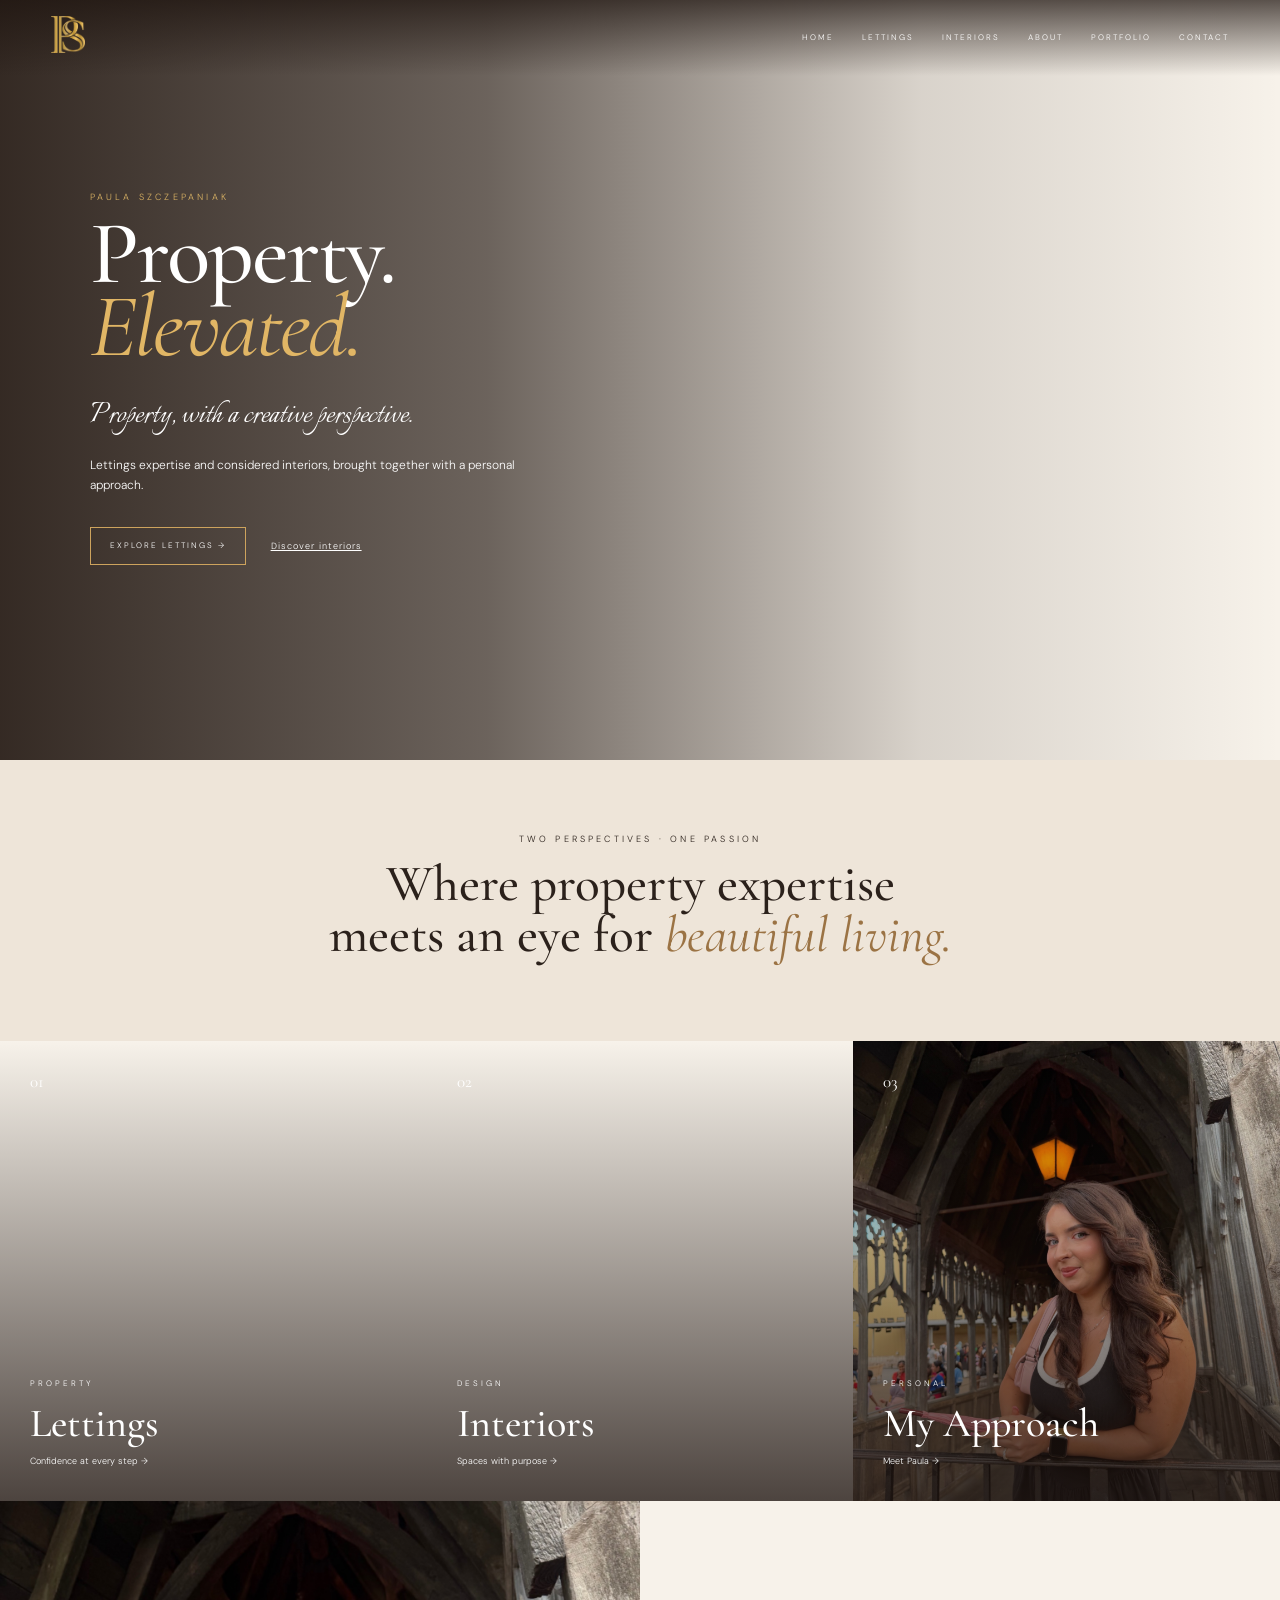
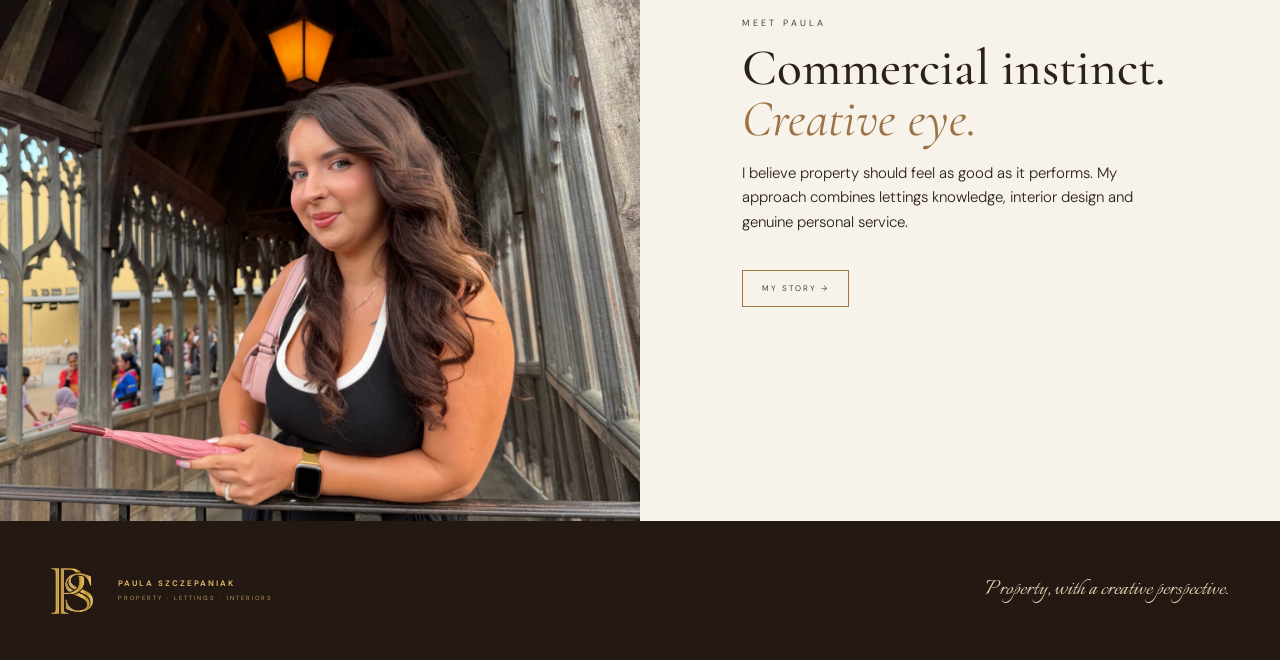
==== commit ec5c1fb9: "Add files via upload" ====
--- a/index.html
+++ b/index.html
@@ -1,208 +1,11 @@
-<!doctype html>
-<html lang="en">
-<head>
-  <meta charset="utf-8">
-  <meta name="viewport" content="width=device-width, initial-scale=1">
-  <meta name="description" content="Paula Szczepaniak — Property, Lettings and Interiors.">
-  <title>Paula Szczepaniak | Property · Lettings · Interiors</title>
-  <link rel="preconnect" href="https://fonts.googleapis.com">
-  <link rel="preconnect" href="https://fonts.gstatic.com" crossorigin>
-  <link href="https://fonts.googleapis.com/css2?family=Cormorant+Garamond:wght@400;500;600&family=DM+Sans:wght@300;400;500&family=Italianno&display=swap" rel="stylesheet">
-  <link rel="stylesheet" href="style.css">
-</head>
-<body>
-<header class="topbar">
-  <a class="logo-wrap" href="#home" aria-label="Paula Szczepaniak home">
-    <img src="logo.png" alt="PS monogram">
-  </a>
-  <nav class="desktop-nav">
-    <a href="#home">Home</a>
-    <a href="#lettings">Lettings</a>
-    <a href="#interiors">Interiors</a>
-    <a href="#about">About</a>
-    <a href="#contact">Contact</a>
-  </nav>
-  <button class="menu-btn" aria-label="Open menu" aria-expanded="false">☰</button>
-</header>
-
-<main>
-<section id="home" class="hero">
-  <div class="hero-bg"></div>
-  <div class="hero-shade"></div>
-  <div class="hero-inner">
-    <p class="kicker gold">PROPERTY · LETTINGS · INTERIORS</p>
-    <h1>Paula Szczepaniak</h1>
-    <p class="tagline">Property, with a creative perspective.</p>
-    <p class="hero-text">Helping properties look their best, let successfully, and feel beautifully considered.</p>
-    <a class="btn btn-gold" href="#about">Explore <span>→</span></a>
-  </div>
-</section>
-
-<section class="pillars section-cream">
-  <div class="section-title centered">
-    <p class="kicker">TWO PERSPECTIVES.</p>
-    <h2>ONE PASSION FOR PROPERTY.</h2>
-  </div>
-  <div class="pillar-grid">
-    <article>
-      <div class="line-icon">⌂</div>
-      <h3>Lettings</h3>
-      <p>Helping landlords let their property with confidence.</p>
-      <a href="#lettings">Discover →</a>
-    </article>
-    <article>
-      <div class="line-icon">✣</div>
-      <h3>Interiors</h3>
-      <p>Creating beautiful, considered spaces with purpose.</p>
-      <a href="#interiors">Discover →</a>
-    </article>
-    <article>
-      <div class="line-icon">⌕</div>
-      <h3>Property</h3>
-      <p>Bringing together commercial expertise and creative vision.</p>
-      <a href="#work">Discover →</a>
-    </article>
-  </div>
-</section>
-
-<section id="about" class="about-grid">
-  <div class="about-photo photo"></div>
-  <div class="about-copy section-ivory">
-    <p class="kicker">ABOUT ME</p>
-    <h2>Hi, I’m Paula</h2>
-    <p class="small-caps">LETTINGS NEGOTIATOR &<br>INTERIOR DESIGNER</p>
-    <p>I’m passionate about property, people and beautiful spaces. With a background in interior design and a strong understanding of the lettings market, I bring a unique perspective to every project — combining practical expertise with a creative eye.</p>
-    <p class="handwritten">Property isn’t just a job,<br>it’s a passion.</p>
-    <p class="signature">Paula</p>
-  </div>
-</section>
-
-<section class="expertise">
-  <div class="expertise-photo photo"></div>
-  <div class="expertise-copy">
-    <img src="logo.png" class="mini-logo" alt="" aria-hidden="true">
-    <p class="kicker gold">MY SKILLS & EXPERIENCE</p>
-    <ul>
-      <li>Property letting & negotiation</li>
-      <li>Interior design (residential & rental)</li>
-      <li>Space planning & styling</li>
-      <li>Creative problem solving</li>
-      <li>Excellent communication</li>
-    </ul>
-    <a class="btn btn-gold" href="#contact">Get in touch →</a>
-  </div>
-</section>
-
-<section id="lettings" class="lettings">
-  <div class="lettings-hero">
-    <div class="lettings-overlay"></div>
-    <div class="lettings-content">
-      <p class="kicker gold">LETTINGS</p>
-      <h2>Let with Confidence</h2>
-      <p class="small-caps light">PROFESSIONAL. PERSONALISED. RESULTS.</p>
-      <p>I help landlords and property owners navigate the lettings process with ease, from marketing and viewings to negotiation and tenant management.</p>
-      <a class="btn btn-gold" href="#contact">Get started →</a>
-    </div>
-  </div>
-
-  <div class="process section-cream">
-    <p class="kicker">THE LETTINGS PROCESS</p>
-    <div class="process-grid">
-      <article><div class="line-icon">⌂</div><h3>Property Appraisal</h3><p>Free, honest valuation and advice.</p></article>
-      <article><div class="line-icon">▱</div><h3>Marketing</h3><p>High-quality visuals & maximum exposure.</p></article>
-      <article><div class="line-icon">◷</div><h3>Viewings</h3><p>Arrange and manage viewings efficiently.</p></article>
-      <article><div class="line-icon">♧</div><h3>Negotiation</h3><p>Achieve the best possible terms.</p></article>
-      <article><div class="line-icon">♡</div><h3>Aftercare</h3><p>Ongoing support throughout the tenancy.</p></article>
-    </div>
-  </div>
-
-  <div class="why-grid">
-    <div class="why-photo photo"></div>
-    <div class="why-copy">
-      <p class="kicker gold">WHY CHOOSE ME?</p>
-      <ul>
-        <li>Local market knowledge</li>
-        <li>Personal and hands-on approach</li>
-        <li>Strong communication</li>
-        <li>Adding real value at every step</li>
-      </ul>
-      <a class="btn btn-gold" href="#contact">Let’s talk →</a>
-    </div>
-  </div>
-</section>
-
-<section id="interiors" class="interiors section-ivory">
-  <div class="interior-heading">
-    <div>
-      <p class="kicker">INTERIORS</p>
-      <h2>Beautiful Spaces,<br>Thoughtful Design.</h2>
-      <p>From concept and spatial planning to styling and furniture selection, I create interiors that feel considered, functional and timeless.</p>
-      <a class="btn" href="#work">Explore interiors →</a>
-    </div>
-    <div class="interior-photo photo"></div>
-  </div>
-
-  <div class="design-services">
-    <p class="kicker">DESIGN SERVICES</p>
-    <div class="service-grid">
-      <div><span>⌂</span><p>Residential<br>Interiors</p></div>
-      <div><span>⌂</span><p>Rental Property<br>Styling</p></div>
-      <div><span>⌖</span><p>Space Planning</p></div>
-      <div><span>◌</span><p>Colour & Materials</p></div>
-      <div><span>▱</span><p>Furniture &<br>Accessories</p></div>
-    </div>
-  </div>
-</section>
-
-<section id="work" class="work section-ivory">
-  <div class="work-top">
-    <div class="work-large photo"></div>
-    <div class="work-copy">
-      <p class="kicker">SELECTED SPACES</p>
-      <h2>Properties & Interiors</h2>
-      <p>A collection of properties, interiors and spaces that inspire my approach.</p>
-      <a class="btn" href="#contact">View my work →</a>
-    </div>
-  </div>
-  <div class="gallery">
-    <div class="g1 photo"></div><div class="g2 photo"></div><div class="g3 photo"></div><div class="g4 photo"></div><div class="g5 photo"></div>
-  </div>
-  <div class="work-cta">
-    <div class="cta-photo photo"></div>
-    <div>
-      <p class="kicker gold">LET’S TALK PROPERTY...</p>
-      <p>Have a property to let, style or transform?</p>
-      <a class="btn btn-gold" href="#contact">Get in touch →</a>
-    </div>
-    <div class="cta-signoff">
-      <p class="signature">Paula Szczepaniak</p>
-      <span>PROPERTY · LETTINGS · INTERIORS</span>
-    </div>
-  </div>
-</section>
-
-<section id="contact" class="contact">
-  <div class="contact-photo photo"></div>
-  <div class="contact-copy section-ivory">
-    <p class="kicker">CONTACT</p>
-    <h2>Let’s Connect</h2>
-    <p>Whether you’re looking to let, style, buy or simply want to say hello — I’d love to hear from you.</p>
-    <div class="contact-links">
-      <a href="mailto:paulina.szczepaniak@outlook.com">✉ &nbsp; paulina.szczepaniak@outlook.com</a>
-      <a href="tel:+447802430477">☏ &nbsp; +44 7802 430477</a>
-      <a href="https://instagram.com/" target="_blank" rel="noreferrer">◎ &nbsp; @lil_paula</a>
-    </div>
-    <a class="btn" href="mailto:paulina.szczepaniak@outlook.com?subject=Property%20Enquiry">Send a message →</a>
-  </div>
-</section>
-</main>
-
-<footer>
-  <img src="logo.png" alt="PS monogram">
-  <div class="footer-center">DREAM SPACES · SUCCESSFUL LETTINGS · LASTING VALUE</div>
-  <div class="footer-heart">♡</div>
-</footer>
-
-<script src="script.js"></script>
-</body>
-</html>
+<!doctype html><html><head><title>Paula Szczepaniak | Property · Lettings · Interiors</title><meta charset="utf-8"><meta name="viewport" content="width=device-width,initial-scale=1">
+<meta name="theme-color" content="#241812">
+<link rel="preconnect" href="https://fonts.googleapis.com"><link rel="preconnect" href="https://fonts.gstatic.com" crossorigin>
+<link href="https://fonts.googleapis.com/css2?family=Cormorant+Garamond:wght@400;500;600&family=DM+Sans:wght@300;400;500&family=Italianno&display=swap" rel="stylesheet">
+<link rel="stylesheet" href="style.css"></head><body class="overlay-nav"><header class="header"><a class="logo" href="index.html"><img src="logo.png" alt="PS"></a><nav>
+<a href="index.html">Home</a><a href="lettings.html">Lettings</a><a href="interiors.html">Interiors</a><a href="about.html">About</a><a href="work.html">Portfolio</a><a href="contact.html">Contact</a>
+</nav><button class="menu" aria-label="Menu">☰</button></header>
+<main><section class="hero"><div class="veil"></div><div class="hero-copy"><p class="eyebrow gold">PAULA SZCZEPANIAK</p><h1>Property.<br><em>Elevated.</em></h1><p class="script hero-script">Property, with a creative perspective.</p><p class="lede">Lettings expertise and considered interiors, brought together with a personal approach.</p><div class="actions"><a class="btn goldbtn" href="lettings.html">Explore lettings →</a><a class="textlink" href="interiors.html">Discover interiors</a></div></div></section>
+<section class="manifesto"><p class="eyebrow">TWO PERSPECTIVES · ONE PASSION</p><h2>Where property expertise<br>meets an eye for <em>beautiful living.</em></h2></section>
+<section class="editorial-three"><a class="tile t1" href="lettings.html"><span>01</span><div><p>PROPERTY</p><h3>Lettings</h3><small>Confidence at every step →</small></div></a><a class="tile t2" href="interiors.html"><span>02</span><div><p>DESIGN</p><h3>Interiors</h3><small>Spaces with purpose →</small></div></a><a class="tile t3" href="about.html"><span>03</span><div><p>PERSONAL</p><h3>My Approach</h3><small>Meet Paula →</small></div></a></section>
+<section class="home-about"><div class="portrait-home"></div><div class="cream-copy"><p class="eyebrow">MEET PAULA</p><h2>Commercial instinct.<br><em>Creative eye.</em></h2><p>I believe property should feel as good as it performs. My approach combines lettings knowledge, interior design and genuine personal service.</p><a class="btn" href="about.html">My story →</a></div></section></main><footer><img src="logo.png" alt=""><div><strong>PAULA SZCZEPANIAK</strong><small>PROPERTY · LETTINGS · INTERIORS</small></div><p class="script">Property, with a creative perspective.</p></footer><script src="script.js"></script></body></html>
--- a/style.css
+++ b/style.css
@@ -1 +1 @@
-*{box-sizing:border-box}html{scroll-behavior:smooth}body{margin:0;background:#e9dfd1;color:#2c2019;font-family:"DM Sans",sans-serif;font-weight:300;line-height:1.55}img{display:block}.topbar{height:72px;background:#f1e9de;display:flex;align-items:center;justify-content:space-between;padding:0 4vw;position:sticky;top:0;z-index:50;border-bottom:1px solid rgba(63,45,33,.11)}.logo-wrap img{width:31px;height:40px;object-fit:contain}.desktop-nav{display:flex;gap:26px}.desktop-nav a{color:#2c2019;text-decoration:none;text-transform:uppercase;font-size:8px;letter-spacing:1.6px}.menu-btn{display:none;background:none;border:0;font-size:22px;color:#2c2019}.hero{min-height:640px;position:relative;display:flex;align-items:center;overflow:hidden}.hero-bg{position:absolute;inset:0;background:url("https://images.unsplash.com/photo-1600607687920-4e2a09cf159d?auto=format&fit=crop&w=2000&q=88") center/cover}.hero-shade{position:absolute;inset:0;background:linear-gradient(90deg,rgba(35,23,17,.88) 0%,rgba(35,23,17,.56) 36%,rgba(35,23,17,.18) 68%,rgba(35,23,17,.04) 100%)}.hero-inner{position:relative;color:#fff;padding:7vw;max-width:760px}.hero h1{font:500 clamp(45px,5vw,70px)/.95 "Cormorant Garamond",serif;text-transform:uppercase;letter-spacing:3px;margin:10px 0 11px;color:#e6bd72}.tagline,.handwritten,.signature{font-family:Italianno,cursive}.tagline{font-size:33px;margin:10px 0}.hero-text{font-size:12px;max-width:420px}.kicker{font-size:9px;letter-spacing:3px;text-transform:uppercase;margin:0 0 10px}.gold{color:#d2a75d}.light{color:#f7efe5}.small-caps{font-size:10px;letter-spacing:2.2px;text-transform:uppercase}.btn{display:inline-block;border:1px solid #9e7541;color:#38291f;text-decoration:none;text-transform:uppercase;font-size:8px;letter-spacing:2px;padding:10px 18px;margin-top:18px}.btn-gold{color:#f8f1e8;border-color:#c89c51}.section-cream{background:#eee6da}.section-ivory{background:#f5efe7}.section-title{padding-top:34px}.centered{text-align:center}.section-title h2{font:500 18px/1.2 "DM Sans",sans-serif;letter-spacing:5px;margin:0}.pillar-grid{display:grid;grid-template-columns:repeat(3,1fr);padding:26px 4vw 42px}.pillar-grid article{text-align:center;padding:20px 7%;border-right:1px solid #d8ccbd}.pillar-grid article:last-child{border-right:0}.line-icon{font-size:25px;color:#88735d;margin-bottom:10px}.pillar-grid h3,.process-grid h3{font:500 20px "Cormorant Garamond",serif;margin:2px 0;text-transform:uppercase;letter-spacing:1.5px}.pillar-grid p,.process-grid p{font-size:10px;max-width:190px;margin:7px auto 14px}.pillar-grid a{font-size:8px;letter-spacing:1.5px;text-decoration:none;color:#2c2019;text-transform:uppercase}.about-grid,.contact{display:grid;grid-template-columns:1.05fr 1fr}.photo{background-size:cover;background-position:center}.about-photo{min-height:510px;background-image:url("https://images.unsplash.com/photo-1494790108377-be9c29b29330?auto=format&fit=crop&w=1200&q=88")}.about-copy{padding:65px 8vw}.about-copy h2,.lettings-content h2,.interior-heading h2,.work-copy h2,.contact-copy h2{font:500 42px/1.02 "Cormorant Garamond",serif;margin:0 0 11px}.about-copy>p:not(.kicker):not(.small-caps):not(.handwritten):not(.signature){font-size:12px;max-width:460px}.handwritten{font-size:29px;margin:25px 0 0}.signature{font-size:35px;text-align:right;margin:0}.expertise{display:grid;grid-template-columns:1fr 1fr;background:#33241c;color:#f6efe8}.expertise-photo{min-height:360px;background-image:url("https://images.unsplash.com/photo-1497366754035-f200968a6e72?auto=format&fit=crop&w=1200&q=88")}.expertise-copy{padding:48px 7vw;position:relative}.mini-logo{width:38px;height:48px;object-fit:contain;margin-bottom:18px}.expertise-copy ul,.why-copy ul{padding:0;list-style:none;font-size:11px}.expertise-copy li,.why-copy li{margin:8px 0}.expertise-copy li:before,.why-copy li:before{content:"✓";color:#d7aa5a;margin-right:10px}.lettings-hero{min-height:420px;position:relative;background:url("https://images.unsplash.com/photo-1600607688969-a5bfcd646154?auto=format&fit=crop&w=1800&q=88") center/cover}.lettings-overlay{position:absolute;inset:0;background:linear-gradient(90deg,rgba(40,26,19,.85),rgba(40,26,19,.25))}.lettings-content{position:relative;color:#fff;padding:70px 6vw;max-width:610px}.lettings-content p:not(.kicker):not(.small-caps){font-size:11px;max-width:460px}.process{padding:26px 4vw 34px}.process-grid{display:grid;grid-template-columns:repeat(5,1fr)}.process-grid article{text-align:center;padding:16px;border-right:1px solid #d6c9b9}.process-grid article:last-child{border-right:0}.why-grid{display:grid;grid-template-columns:1.05fr 1fr}.why-photo{min-height:310px;background-image:url("https://images.unsplash.com/photo-1477959858617-67f85cf4f1df?auto=format&fit=crop&w=1300&q=85")}.why-copy{background:#33241c;color:#fff;padding:45px 7vw}.interiors{padding-top:0}.interior-heading{display:grid;grid-template-columns:1.05fr 1.4fr}.interior-heading>div:first-child{padding:52px 5vw}.interior-heading p:not(.kicker){font-size:11px;max-width:440px}.interior-photo{min-height:350px;background-image:url("https://images.unsplash.com/photo-1600210492486-724fe5c67fb0?auto=format&fit=crop&w=1400&q=88")}.design-services{padding:28px 4vw}.service-grid{display:grid;grid-template-columns:repeat(5,1fr)}.service-grid div{text-align:center;border-right:1px solid #dacdbd;padding:8px}.service-grid div:last-child{border-right:0}.service-grid span{font-size:23px;color:#89725c}.service-grid p{font-size:9px}.work{padding:0}.work-top{display:grid;grid-template-columns:1.15fr 1fr}.work-large{min-height:350px;background-image:url("https://images.unsplash.com/photo-1600607687939-ce8a6c25118c?auto=format&fit=crop&w=1500&q=88")}.work-copy{padding:50px 6vw}.work-copy p{font-size:11px;max-width:390px}.gallery{display:grid;grid-template-columns:1.4fr 1.2fr .8fr .8fr .8fr;height:130px;gap:4px;background:#f5efe7;padding-top:4px}.g1{background-image:url("https://images.unsplash.com/photo-1600566753190-17f0baa2a6c3?auto=format&fit=crop&w=700&q=82")}.g2{background-image:url("https://images.unsplash.com/photo-1600607688969-a5bfcd646154?auto=format&fit=crop&w=700&q=82")}.g3{background-image:url("https://images.unsplash.com/photo-1505693416388-ac5ce068fe85?auto=format&fit=crop&w=500&q=82")}.g4{background-image:url("https://images.unsplash.com/photo-1600566753086-00f18fb6b3ea?auto=format&fit=crop&w=500&q=82")}.g5{background-image:url("https://images.unsplash.com/photo-1540518614846-7eded433c457?auto=format&fit=crop&w=500&q=82")}.work-cta{display:grid;grid-template-columns:.8fr 1.25fr 1fr;background:#33241c;color:#fff;min-height:150px}.cta-photo{background-image:url("https://images.unsplash.com/photo-1534528741775-53994a69daeb?auto=format&fit=crop&w=700&q=82")}.work-cta>div:not(.cta-photo){padding:29px 34px}.work-cta p{font-size:10px}.cta-signoff{display:flex;flex-direction:column;justify-content:center}.cta-signoff .signature{text-align:left;font-size:27px}.cta-signoff span{font-size:7px;letter-spacing:1.6px}.contact-photo{min-height:500px;background-image:url("https://images.unsplash.com/photo-1507525428034-b723cf961d3e?auto=format&fit=crop&w=1300&q=88")}.contact-copy{padding:70px 6vw}.contact-copy>p:not(.kicker){font-size:11px;max-width:400px}.contact-links{display:grid;gap:13px;margin:25px 0}.contact-links a{color:#2c2019;text-decoration:none;font-size:10px}footer{background:#33241c;color:#d8b36b;display:flex;align-items:center;gap:30px;padding:24px 4vw}footer img{width:36px;height:46px;object-fit:contain}.footer-center{flex:1;text-align:center;font-size:7px;letter-spacing:2px}.footer-heart{font-size:21px}@media(max-width:760px){.desktop-nav{display:none;position:absolute;top:72px;left:0;right:0;background:#f1e9de;padding:22px 6vw;flex-direction:column;border-top:1px solid #ded1c1}.topbar.open .desktop-nav{display:flex}.menu-btn{display:block}.hero{min-height:560px}.hero-inner{padding:12vw 7vw}.pillar-grid,.about-grid,.expertise,.process-grid,.why-grid,.interior-heading,.work-top,.contact{grid-template-columns:1fr}.pillar-grid article,.process-grid article{border-right:0;border-bottom:1px solid #d8ccbd}.pillar-grid article:last-child,.process-grid article:last-child{border-bottom:0}.about-photo,.contact-photo{min-height:380px}.expertise-photo,.why-photo,.interior-photo,.work-large{min-height:310px}.service-grid{grid-template-columns:1fr 1fr}.service-grid div{border-bottom:1px solid #dacdbd}.gallery{height:90px;grid-template-columns:repeat(5,1fr)}.work-cta{grid-template-columns:1fr}.cta-photo{min-height:180px}.cta-signoff{display:none}.footer-center{font-size:6px}}+:root{--cream:#eee5d9;--ivory:#f7f2ea;--brown:#241812;--brown2:#34231b;--gold:#c99a4c;--ink:#2b211b}*{box-sizing:border-box}html{scroll-behavior:smooth}body{margin:0;background:var(--ivory);color:var(--ink);font:300 15px/1.65 "DM Sans",sans-serif}em{font-weight:400}.header{height:76px;padding:0 4vw;display:flex;align-items:center;justify-content:space-between;background:var(--ivory);position:relative;z-index:50;border-bottom:1px solid #ddd0c0}.overlay-nav .header{position:absolute;inset:0 0 auto;background:linear-gradient(#1e140fb8,transparent);border:0;color:#fff}.logo img{width:34px;height:47px;object-fit:contain}.header nav{display:flex;gap:28px}.header nav a{color:inherit;text-decoration:none;text-transform:uppercase;font-size:8px;letter-spacing:2px}.menu{display:none;background:none;border:0;color:inherit;font-size:22px}.hero,.lettings-hero{height:min(760px,88vh);min-height:610px;position:relative;background-size:cover;background-position:center}.hero{background-image:url("https://images.unsplash.com/photo-1600607687920-4e2a09cf159d?auto=format&fit=crop&w=2200&q=90")}.lettings-hero{background-image:url("https://images.unsplash.com/photo-1600607688969-a5bfcd646154?auto=format&fit=crop&w=2200&q=90")}.veil{position:absolute;inset:0;background:linear-gradient(90deg,#211610e8 0,#211610a6 38%,#21161024 72%,transparent)}.hero-copy{position:relative;color:white;padding:190px 7vw 80px;max-width:760px}.hero-copy.narrow{max-width:650px}.hero-copy h1,.about-hero h1,.interior-lead h1,.portfolio-head h1,.contact h1{font:500 clamp(55px,7vw,92px)/.82 "Cormorant Garamond";letter-spacing:-2px;margin:12px 0 24px}.hero-copy h1 em{color:#e1b665}.eyebrow{font-size:9px;letter-spacing:3.2px;text-transform:uppercase;margin:0 0 12px}.gold{color:#ddb565}.script{font-family:Italianno,cursive}.hero-script{font-size:34px;margin:4px 0}.lede{max-width:460px;font-size:12px}.actions{display:flex;align-items:center;gap:25px}.btn{display:inline-block;border:1px solid #9d7442;padding:11px 19px;margin-top:20px;color:inherit;text-decoration:none;text-transform:uppercase;font-size:8px;letter-spacing:2px}.goldbtn{border-color:#cda35d;color:#fff}.textlink{margin-top:20px;color:white;font-size:9px;letter-spacing:1px}.manifesto{text-align:center;background:var(--cream);padding:72px 20px}.manifesto h2,.cream-copy h2,.process h2,.insta-story h2{font:500 clamp(35px,4vw,55px)/1 "Cormorant Garamond";margin:8px 0}.manifesto em,.cream-copy em,.process em,.insta-story em,.interior-lead em,.portfolio-head em{color:#9b7344}.editorial-three{display:grid;grid-template-columns:repeat(3,1fr);height:460px}.tile{position:relative;background-size:cover;background-position:center;text-decoration:none;color:white;display:flex;flex-direction:column;justify-content:space-between;padding:30px}.tile:after{content:"";position:absolute;inset:0;background:linear-gradient(transparent,#1d130fc7)}.tile>*{z-index:1}.tile>span{font:400 17px "Cormorant Garamond"}.tile p{font-size:8px;letter-spacing:3px}.tile h3{font:500 40px "Cormorant Garamond";margin:0}.tile small{font-size:9px}.t1{background-image:url("https://images.unsplash.com/photo-1600607688969-a5bfcd646154?auto=format&fit=crop&w=900&q=88")}.t2{background-image:url("https://images.unsplash.com/photo-1600210492486-724fe5c67fb0?auto=format&fit=crop&w=900&q=88")}.t3{background-image:url("paula.jpg");background-position:center 33%}.home-about,.about-hero,.insta-story,.interior-lead,.contact{display:grid;grid-template-columns:1fr 1fr}.portrait-home,.real-portrait{min-height:620px;background:url("paula.jpg") center 35%/cover}.cream-copy{padding:9vw 8vw;background:var(--ivory)}.cream-copy p:not(.eyebrow):not(.script){max-width:490px}.about-mark{width:60px;margin-top:35px}.caps{font-size:9px;letter-spacing:2px}.quote{font-size:35px!important;line-height:1;margin:35px 0}.dark-band,.why,.cta{background:var(--brown);color:#fff;padding:70px 6vw}.values,.steps{display:grid;grid-template-columns:repeat(3,1fr);margin-top:30px}.values>div,.steps>div{padding:25px;border-left:1px solid #6b574a}.values b,.steps b{font:400 20px "Cormorant Garamond";color:#b88b50}.values h3,.steps h3{font:500 24px "Cormorant Garamond";margin:15px 0 5px}.values p,.steps p{font-size:10px;max-width:210px}.insta-image{min-height:650px;background:url("instagram-mood.jpg") center top/cover}.insta-story>div:last-child{padding:10vw 8vw}.process,.services{padding:75px 5vw;background:var(--cream)}.process>h2{max-width:800px}.steps{grid-template-columns:repeat(5,1fr)}.steps.four{grid-template-columns:repeat(4,1fr)}.why{padding:0;display:grid;grid-template-columns:1.15fr 1fr}.why>div:last-child{padding:75px 7vw}.why h2{font:500 46px "Cormorant Garamond";margin:5px 0}.why ul{padding:0;list-style:none;font-size:11px}.why li{margin:9px 0}.why li:before{content:"✓";color:#d3a85f;margin-right:10px}.city{min-height:420px;background:url("https://images.unsplash.com/photo-1477959858617-67f85cf4f1df?auto=format&fit=crop&w=1400&q=88") center/cover}.interior-lead>div:first-child{padding:9vw 7vw}.interior-lead p{max-width:480px}.interior-main{min-height:650px;background:url("https://images.unsplash.com/photo-1600210492486-724fe5c67fb0?auto=format&fit=crop&w=1500&q=90") center/cover}.image-ribbon{display:grid;grid-template-columns:1.4fr 1fr 1fr 1.2fr;height:250px}.image-ribbon>div,.portfolio-grid .p{background-size:cover;background-position:center}.r1,.p1{background-image:url("https://images.unsplash.com/photo-1600566753086-00f18fb6b3ea?auto=format&fit=crop&w=900&q=88")}.r2,.p2{background-image:url("https://images.unsplash.com/photo-1600607687939-ce8a6c25118c?auto=format&fit=crop&w=800&q=88")}.r3,.p3{background-image:url("https://images.unsplash.com/photo-1505693416388-ac5ce068fe85?auto=format&fit=crop&w=800&q=88")}.r4,.p4{background-image:url("https://images.unsplash.com/photo-1540518614846-7eded433c457?auto=format&fit=crop&w=800&q=88")}.portfolio-head{text-align:center;padding:100px 20px 70px;background:var(--cream)}.portfolio-head p:last-child{max-width:500px;margin:auto}.portfolio-grid{display:grid;grid-template-columns:1.4fr 1fr 1fr;grid-template-rows:360px 360px;gap:5px;background:var(--brown)}.portfolio-grid .p{position:relative;display:flex;align-items:end;padding:20px;color:#fff}.portfolio-grid .p:after{content:"";position:absolute;inset:0;background:linear-gradient(transparent,#1d130f99)}.portfolio-grid span{position:relative;z-index:1;font-size:8px;letter-spacing:3px}.p1{grid-row:span 2}.p5{background-image:url("paula.jpg");background-position:center 30%}.cta{text-align:center}.cta img{width:55px;margin:0 auto 25px}.cta h2{font:500 46px "Cormorant Garamond";margin:5px}.contact-image{min-height:700px;background:url("https://images.unsplash.com/photo-1507525428034-b723cf961d3e?auto=format&fit=crop&w=1400&q=88") center/cover}.contact-links{display:grid;gap:13px;margin:30px 0}.contact-links a{color:inherit;text-decoration:none;font-size:11px}.contact-script{font-size:30px;margin-top:50px}footer{min-height:95px;background:var(--brown);color:#d8b26b;display:flex;align-items:center;gap:25px;padding:22px 4vw}footer img{width:42px;height:52px;object-fit:contain}footer div{font-size:8px;letter-spacing:2px}footer small{display:block;font-size:6px;margin-top:4px}footer .script{margin-left:auto;font-size:26px;color:#e7d4b4}@media(max-width:760px){.header{height:68px}.header nav{display:none;position:absolute;top:68px;left:0;right:0;background:var(--ivory);color:var(--ink);padding:25px;flex-direction:column}.header.open nav{display:flex}.menu{display:block}.hero,.lettings-hero{height:720px}.hero-copy{padding:170px 7vw 60px}.hero-copy h1{font-size:62px}.editorial-three{grid-template-columns:1fr;height:auto}.tile{min-height:360px}.home-about,.about-hero,.insta-story,.interior-lead,.contact,.why{grid-template-columns:1fr}.portrait-home,.real-portrait,.insta-image,.interior-main,.contact-image{min-height:500px}.cream-copy{padding:65px 8vw}.values,.steps,.steps.four{grid-template-columns:1fr}.values>div,.steps>div{border-left:0;border-top:1px solid #6b574a}.image-ribbon{grid-template-columns:1fr 1fr;height:400px}.portfolio-grid{grid-template-columns:1fr 1fr;grid-template-rows:repeat(3,280px)}.p1{grid-row:auto;grid-column:span 2}.actions{align-items:flex-start;flex-direction:column;gap:0}footer .script{display:none}}
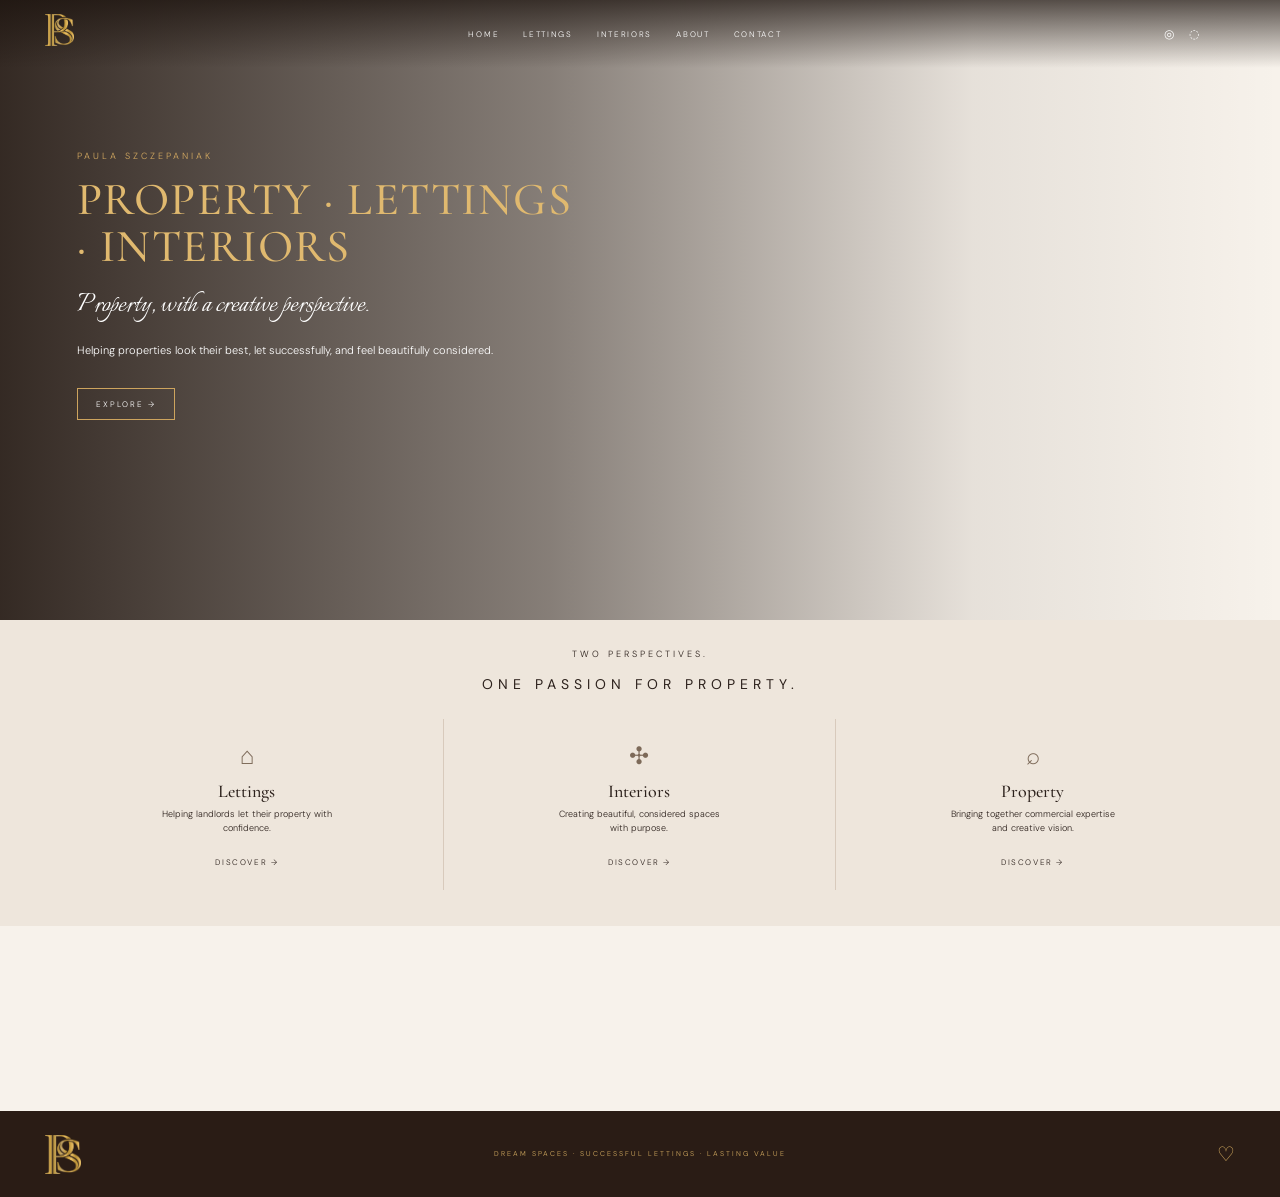
==== commit f8d99adb: "Add files via upload" ====
--- a/index.html
+++ b/index.html
@@ -1,11 +1,55 @@
-<!doctype html><html><head><title>Paula Szczepaniak | Property · Lettings · Interiors</title><meta charset="utf-8"><meta name="viewport" content="width=device-width,initial-scale=1">
-<meta name="theme-color" content="#241812">
-<link rel="preconnect" href="https://fonts.googleapis.com"><link rel="preconnect" href="https://fonts.gstatic.com" crossorigin>
+<!doctype html><html><head><title>Paula Szczepaniak | Property · Lettings · Interiors</title>
+<meta charset="utf-8">
+<meta name="viewport" content="width=device-width,initial-scale=1">
+<meta name="theme-color" content="#2b1d16">
+<meta name="description" content="Paula Szczepaniak — Property, Lettings and Interiors.">
+<link rel="preconnect" href="https://fonts.googleapis.com">
+<link rel="preconnect" href="https://fonts.gstatic.com" crossorigin>
 <link href="https://fonts.googleapis.com/css2?family=Cormorant+Garamond:wght@400;500;600&family=DM+Sans:wght@300;400;500&family=Italianno&display=swap" rel="stylesheet">
-<link rel="stylesheet" href="style.css"></head><body class="overlay-nav"><header class="header"><a class="logo" href="index.html"><img src="logo.png" alt="PS"></a><nav>
-<a href="index.html">Home</a><a href="lettings.html">Lettings</a><a href="interiors.html">Interiors</a><a href="about.html">About</a><a href="work.html">Portfolio</a><a href="contact.html">Contact</a>
-</nav><button class="menu" aria-label="Menu">☰</button></header>
-<main><section class="hero"><div class="veil"></div><div class="hero-copy"><p class="eyebrow gold">PAULA SZCZEPANIAK</p><h1>Property.<br><em>Elevated.</em></h1><p class="script hero-script">Property, with a creative perspective.</p><p class="lede">Lettings expertise and considered interiors, brought together with a personal approach.</p><div class="actions"><a class="btn goldbtn" href="lettings.html">Explore lettings →</a><a class="textlink" href="interiors.html">Discover interiors</a></div></div></section>
-<section class="manifesto"><p class="eyebrow">TWO PERSPECTIVES · ONE PASSION</p><h2>Where property expertise<br>meets an eye for <em>beautiful living.</em></h2></section>
-<section class="editorial-three"><a class="tile t1" href="lettings.html"><span>01</span><div><p>PROPERTY</p><h3>Lettings</h3><small>Confidence at every step →</small></div></a><a class="tile t2" href="interiors.html"><span>02</span><div><p>DESIGN</p><h3>Interiors</h3><small>Spaces with purpose →</small></div></a><a class="tile t3" href="about.html"><span>03</span><div><p>PERSONAL</p><h3>My Approach</h3><small>Meet Paula →</small></div></a></section>
-<section class="home-about"><div class="portrait-home"></div><div class="cream-copy"><p class="eyebrow">MEET PAULA</p><h2>Commercial instinct.<br><em>Creative eye.</em></h2><p>I believe property should feel as good as it performs. My approach combines lettings knowledge, interior design and genuine personal service.</p><a class="btn" href="about.html">My story →</a></div></section></main><footer><img src="logo.png" alt=""><div><strong>PAULA SZCZEPANIAK</strong><small>PROPERTY · LETTINGS · INTERIORS</small></div><p class="script">Property, with a creative perspective.</p></footer><script src="script.js"></script></body></html>+<link rel="stylesheet" href="style.css">
+</head>
+<body class="dark-header">
+<header class="site-header">
+  <a class="brand" href="index.html"><img src="logo.png" alt="PS"></a>
+  <nav class="nav">
+    <a href="index.html">Home</a>
+    <a href="lettings.html">Lettings</a>
+    <a href="interiors.html">Interiors</a>
+    <a href="about.html">About</a>
+    <a href="contact.html">Contact</a>
+  </nav>
+  <div class="social-mini">◎ ◌</div>
+  <button class="menu" aria-label="Menu">☰</button>
+</header>
+
+<main>
+<section class="home-hero hero-image">
+  <div class="shade"></div>
+  <div class="hero-copy">
+    <p class="eyebrow gold">PAULA SZCZEPANIAK</p>
+    <h1>Property · Lettings · Interiors</h1>
+    <p class="script hero-script">Property, with a creative perspective.</p>
+    <p class="body-small">Helping properties look their best, let successfully, and feel beautifully considered.</p>
+    <a class="btn btn-light" href="about.html">Explore →</a>
+  </div>
+</section>
+
+<section class="intro cream">
+  <p class="eyebrow center">TWO PERSPECTIVES.</p>
+  <h2 class="tracking center">ONE PASSION FOR PROPERTY.</h2>
+  <div class="three-services">
+    <article><div class="icon">⌂</div><h3>Lettings</h3><p>Helping landlords let their property with confidence.</p><a href="lettings.html">Discover →</a></article>
+    <article><div class="icon">✣</div><h3>Interiors</h3><p>Creating beautiful, considered spaces with purpose.</p><a href="interiors.html">Discover →</a></article>
+    <article><div class="icon">⌕</div><h3>Property</h3><p>Bringing together commercial expertise and creative vision.</p><a href="work.html">Discover →</a></article>
+  </div>
+</section>
+
+<section class="home-photo-strip"></section>
+</main>
+<footer class="site-footer">
+  <img src="logo.png" alt="">
+  <div class="footer-center">DREAM SPACES · SUCCESSFUL LETTINGS · LASTING VALUE</div>
+  <div class="footer-heart">♡</div>
+</footer>
+<script src="script.js"></script>
+</body></html>
--- a/style.css
+++ b/style.css
@@ -1 +1,16 @@
-:root{--cream:#eee5d9;--ivory:#f7f2ea;--brown:#241812;--brown2:#34231b;--gold:#c99a4c;--ink:#2b211b}*{box-sizing:border-box}html{scroll-behavior:smooth}body{margin:0;background:var(--ivory);color:var(--ink);font:300 15px/1.65 "DM Sans",sans-serif}em{font-weight:400}.header{height:76px;padding:0 4vw;display:flex;align-items:center;justify-content:space-between;background:var(--ivory);position:relative;z-index:50;border-bottom:1px solid #ddd0c0}.overlay-nav .header{position:absolute;inset:0 0 auto;background:linear-gradient(#1e140fb8,transparent);border:0;color:#fff}.logo img{width:34px;height:47px;object-fit:contain}.header nav{display:flex;gap:28px}.header nav a{color:inherit;text-decoration:none;text-transform:uppercase;font-size:8px;letter-spacing:2px}.menu{display:none;background:none;border:0;color:inherit;font-size:22px}.hero,.lettings-hero{height:min(760px,88vh);min-height:610px;position:relative;background-size:cover;background-position:center}.hero{background-image:url("https://images.unsplash.com/photo-1600607687920-4e2a09cf159d?auto=format&fit=crop&w=2200&q=90")}.lettings-hero{background-image:url("https://images.unsplash.com/photo-1600607688969-a5bfcd646154?auto=format&fit=crop&w=2200&q=90")}.veil{position:absolute;inset:0;background:linear-gradient(90deg,#211610e8 0,#211610a6 38%,#21161024 72%,transparent)}.hero-copy{position:relative;color:white;padding:190px 7vw 80px;max-width:760px}.hero-copy.narrow{max-width:650px}.hero-copy h1,.about-hero h1,.interior-lead h1,.portfolio-head h1,.contact h1{font:500 clamp(55px,7vw,92px)/.82 "Cormorant Garamond";letter-spacing:-2px;margin:12px 0 24px}.hero-copy h1 em{color:#e1b665}.eyebrow{font-size:9px;letter-spacing:3.2px;text-transform:uppercase;margin:0 0 12px}.gold{color:#ddb565}.script{font-family:Italianno,cursive}.hero-script{font-size:34px;margin:4px 0}.lede{max-width:460px;font-size:12px}.actions{display:flex;align-items:center;gap:25px}.btn{display:inline-block;border:1px solid #9d7442;padding:11px 19px;margin-top:20px;color:inherit;text-decoration:none;text-transform:uppercase;font-size:8px;letter-spacing:2px}.goldbtn{border-color:#cda35d;color:#fff}.textlink{margin-top:20px;color:white;font-size:9px;letter-spacing:1px}.manifesto{text-align:center;background:var(--cream);padding:72px 20px}.manifesto h2,.cream-copy h2,.process h2,.insta-story h2{font:500 clamp(35px,4vw,55px)/1 "Cormorant Garamond";margin:8px 0}.manifesto em,.cream-copy em,.process em,.insta-story em,.interior-lead em,.portfolio-head em{color:#9b7344}.editorial-three{display:grid;grid-template-columns:repeat(3,1fr);height:460px}.tile{position:relative;background-size:cover;background-position:center;text-decoration:none;color:white;display:flex;flex-direction:column;justify-content:space-between;padding:30px}.tile:after{content:"";position:absolute;inset:0;background:linear-gradient(transparent,#1d130fc7)}.tile>*{z-index:1}.tile>span{font:400 17px "Cormorant Garamond"}.tile p{font-size:8px;letter-spacing:3px}.tile h3{font:500 40px "Cormorant Garamond";margin:0}.tile small{font-size:9px}.t1{background-image:url("https://images.unsplash.com/photo-1600607688969-a5bfcd646154?auto=format&fit=crop&w=900&q=88")}.t2{background-image:url("https://images.unsplash.com/photo-1600210492486-724fe5c67fb0?auto=format&fit=crop&w=900&q=88")}.t3{background-image:url("paula.jpg");background-position:center 33%}.home-about,.about-hero,.insta-story,.interior-lead,.contact{display:grid;grid-template-columns:1fr 1fr}.portrait-home,.real-portrait{min-height:620px;background:url("paula.jpg") center 35%/cover}.cream-copy{padding:9vw 8vw;background:var(--ivory)}.cream-copy p:not(.eyebrow):not(.script){max-width:490px}.about-mark{width:60px;margin-top:35px}.caps{font-size:9px;letter-spacing:2px}.quote{font-size:35px!important;line-height:1;margin:35px 0}.dark-band,.why,.cta{background:var(--brown);color:#fff;padding:70px 6vw}.values,.steps{display:grid;grid-template-columns:repeat(3,1fr);margin-top:30px}.values>div,.steps>div{padding:25px;border-left:1px solid #6b574a}.values b,.steps b{font:400 20px "Cormorant Garamond";color:#b88b50}.values h3,.steps h3{font:500 24px "Cormorant Garamond";margin:15px 0 5px}.values p,.steps p{font-size:10px;max-width:210px}.insta-image{min-height:650px;background:url("instagram-mood.jpg") center top/cover}.insta-story>div:last-child{padding:10vw 8vw}.process,.services{padding:75px 5vw;background:var(--cream)}.process>h2{max-width:800px}.steps{grid-template-columns:repeat(5,1fr)}.steps.four{grid-template-columns:repeat(4,1fr)}.why{padding:0;display:grid;grid-template-columns:1.15fr 1fr}.why>div:last-child{padding:75px 7vw}.why h2{font:500 46px "Cormorant Garamond";margin:5px 0}.why ul{padding:0;list-style:none;font-size:11px}.why li{margin:9px 0}.why li:before{content:"✓";color:#d3a85f;margin-right:10px}.city{min-height:420px;background:url("https://images.unsplash.com/photo-1477959858617-67f85cf4f1df?auto=format&fit=crop&w=1400&q=88") center/cover}.interior-lead>div:first-child{padding:9vw 7vw}.interior-lead p{max-width:480px}.interior-main{min-height:650px;background:url("https://images.unsplash.com/photo-1600210492486-724fe5c67fb0?auto=format&fit=crop&w=1500&q=90") center/cover}.image-ribbon{display:grid;grid-template-columns:1.4fr 1fr 1fr 1.2fr;height:250px}.image-ribbon>div,.portfolio-grid .p{background-size:cover;background-position:center}.r1,.p1{background-image:url("https://images.unsplash.com/photo-1600566753086-00f18fb6b3ea?auto=format&fit=crop&w=900&q=88")}.r2,.p2{background-image:url("https://images.unsplash.com/photo-1600607687939-ce8a6c25118c?auto=format&fit=crop&w=800&q=88")}.r3,.p3{background-image:url("https://images.unsplash.com/photo-1505693416388-ac5ce068fe85?auto=format&fit=crop&w=800&q=88")}.r4,.p4{background-image:url("https://images.unsplash.com/photo-1540518614846-7eded433c457?auto=format&fit=crop&w=800&q=88")}.portfolio-head{text-align:center;padding:100px 20px 70px;background:var(--cream)}.portfolio-head p:last-child{max-width:500px;margin:auto}.portfolio-grid{display:grid;grid-template-columns:1.4fr 1fr 1fr;grid-template-rows:360px 360px;gap:5px;background:var(--brown)}.portfolio-grid .p{position:relative;display:flex;align-items:end;padding:20px;color:#fff}.portfolio-grid .p:after{content:"";position:absolute;inset:0;background:linear-gradient(transparent,#1d130f99)}.portfolio-grid span{position:relative;z-index:1;font-size:8px;letter-spacing:3px}.p1{grid-row:span 2}.p5{background-image:url("paula.jpg");background-position:center 30%}.cta{text-align:center}.cta img{width:55px;margin:0 auto 25px}.cta h2{font:500 46px "Cormorant Garamond";margin:5px}.contact-image{min-height:700px;background:url("https://images.unsplash.com/photo-1507525428034-b723cf961d3e?auto=format&fit=crop&w=1400&q=88") center/cover}.contact-links{display:grid;gap:13px;margin:30px 0}.contact-links a{color:inherit;text-decoration:none;font-size:11px}.contact-script{font-size:30px;margin-top:50px}footer{min-height:95px;background:var(--brown);color:#d8b26b;display:flex;align-items:center;gap:25px;padding:22px 4vw}footer img{width:42px;height:52px;object-fit:contain}footer div{font-size:8px;letter-spacing:2px}footer small{display:block;font-size:6px;margin-top:4px}footer .script{margin-left:auto;font-size:26px;color:#e7d4b4}@media(max-width:760px){.header{height:68px}.header nav{display:none;position:absolute;top:68px;left:0;right:0;background:var(--ivory);color:var(--ink);padding:25px;flex-direction:column}.header.open nav{display:flex}.menu{display:block}.hero,.lettings-hero{height:720px}.hero-copy{padding:170px 7vw 60px}.hero-copy h1{font-size:62px}.editorial-three{grid-template-columns:1fr;height:auto}.tile{min-height:360px}.home-about,.about-hero,.insta-story,.interior-lead,.contact,.why{grid-template-columns:1fr}.portrait-home,.real-portrait,.insta-image,.interior-main,.contact-image{min-height:500px}.cream-copy{padding:65px 8vw}.values,.steps,.steps.four{grid-template-columns:1fr}.values>div,.steps>div{border-left:0;border-top:1px solid #6b574a}.image-ribbon{grid-template-columns:1fr 1fr;height:400px}.portfolio-grid{grid-template-columns:1fr 1fr;grid-template-rows:repeat(3,280px)}.p1{grid-row:auto;grid-column:span 2}.actions{align-items:flex-start;flex-direction:column;gap:0}footer .script{display:none}}+
+:root{--cream:#eee6dc;--paper:#f7f2eb;--brown:#2a1c15;--brown2:#38261d;--ink:#2c211c;--gold:#c79b52;--line:#d8cabc}
+*{box-sizing:border-box}html{scroll-behavior:smooth}body{margin:0;background:var(--paper);color:var(--ink);font-family:"DM Sans",sans-serif;font-weight:300;line-height:1.55}
+.site-header{height:68px;padding:0 3.5vw;display:grid;grid-template-columns:80px 1fr 80px 30px;align-items:center;background:var(--paper);border-bottom:1px solid rgba(70,45,32,.08);position:relative;z-index:50}
+.dark-header .site-header{position:absolute;inset:0 0 auto;color:#fff;background:linear-gradient(180deg,rgba(27,18,13,.72),transparent);border:0}.brand img{width:29px;height:40px;object-fit:contain}.nav{display:flex;justify-content:center;gap:24px}.nav a{color:inherit;text-decoration:none;text-transform:uppercase;font-size:8px;letter-spacing:1.7px}.social-mini{font-size:12px;letter-spacing:6px;text-align:right}.menu{display:none;background:none;border:0;color:inherit;font-size:20px}
+.hero-image,.lettings-hero{position:relative;min-height:620px;background-size:cover;background-position:center}.hero-image{background-image:url("https://images.unsplash.com/photo-1600607687920-4e2a09cf159d?auto=format&fit=crop&w=2200&q=90")}.lettings-hero{background-image:url("https://images.unsplash.com/photo-1600607688969-a5bfcd646154?auto=format&fit=crop&w=2200&q=90")}.shade{position:absolute;inset:0;background:linear-gradient(90deg,rgba(31,20,14,.9) 0,rgba(31,20,14,.52) 43%,rgba(31,20,14,.08) 76%,transparent)}
+.hero-copy{position:relative;color:#fff;padding:150px 6vw 70px;max-width:670px}.hero-copy.narrow{max-width:620px}.hero-copy h1,.paper-panel h1{font:500 42px/1.02 "Cormorant Garamond",serif;margin:0 0 12px}.hero-copy h1{font-size:46px;text-transform:uppercase;letter-spacing:1.5px;color:#e0b96f}.lettings-hero .hero-copy h1{text-transform:none;color:#fff;font-size:50px}
+.eyebrow{font-size:9px;letter-spacing:3px;text-transform:uppercase;margin:0 0 12px}.gold{color:#d7ac62}.script{font-family:Italianno,cursive}.hero-script{font-size:31px;margin:12px 0}.body-small{font-size:11px;max-width:420px}.caps{font-size:9px;letter-spacing:2px;text-transform:uppercase}.light{color:#fff}.btn{display:inline-block;margin-top:18px;border:1px solid #9c7444;padding:9px 18px;color:inherit;text-decoration:none;text-transform:uppercase;font-size:8px;letter-spacing:2px}.btn-light{color:#fff;border-color:#cda45e}.cream{background:var(--cream)}.center{text-align:center}
+.intro{padding:28px 4vw 36px}.tracking{font-size:14px;letter-spacing:5px;font-weight:400;margin:0 0 23px}.three-services,.five-services{display:grid}.three-services{grid-template-columns:repeat(3,1fr)}.five-services{grid-template-columns:repeat(5,1fr)}.three-services article,.five-services article{padding:18px 14px;text-align:center;border-right:1px solid var(--line)}.three-services article:last-child,.five-services article:last-child{border-right:0}.icon{font-size:24px;color:#7d6a59}.three-services h3,.five-services h3{font:500 18px "Cormorant Garamond";margin:6px 0}.three-services p,.five-services p{font-size:9px;max-width:175px;margin:5px auto 12px}.three-services a{font-size:8px;letter-spacing:1.6px;color:inherit;text-decoration:none;text-transform:uppercase}.home-photo-strip{height:185px;background:url("https://images.unsplash.com/photo-1600566753086-00f18fb6b3ea?auto=format&fit=crop&w=2000&q=88") center/cover}
+.about-main,.interiors-main,.work-lead,.contact-main{display:grid;grid-template-columns:1fr 1fr}.about-portrait{min-height:620px;background:url("paula.jpg") center 32%/cover}.paper-panel{background:var(--paper)}.about-copy,.interior-copy,.work-copy,.contact-copy{padding:70px 7vw}.about-copy>p:not(.eyebrow):not(.caps):not(.quote):not(.signature),.interior-copy>p:not(.eyebrow),.work-copy>p:not(.eyebrow),.contact-copy>p:not(.eyebrow){font-size:11px;max-width:440px}.quote{font-size:30px;line-height:1.05;margin:26px 0 0}.signature{font-size:34px;text-align:right;margin:0}.skill-band,.lettings-bottom{display:grid;grid-template-columns:1fr 1fr;background:var(--brown);color:#fff}.skill-photo{min-height:355px;background:url("https://images.unsplash.com/photo-1497366754035-f200968a6e72?auto=format&fit=crop&w=1300&q=90") center/cover}.skill-copy,.dark-panel{padding:48px 7vw}.skill-copy ul,.dark-panel ul{padding:0;list-style:none;font-size:10px}.skill-copy li,.dark-panel li{margin:8px 0}.skill-copy li:before,.dark-panel li:before{content:"✓";color:#d3a75c;margin-right:9px}
+.process{padding:24px 4vw 32px}.five-services.compact article{padding:14px}.five-services.compact h3{font-size:14px}.city-photo{min-height:300px;background:url("https://images.unsplash.com/photo-1477959858617-67f85cf4f1df?auto=format&fit=crop&w=1400&q=88") center/cover}
+.interior-photo{min-height:370px;background:url("https://images.unsplash.com/photo-1600210492486-724fe5c67fb0?auto=format&fit=crop&w=1500&q=90") center/cover}.design-services{padding:24px 4vw 30px}.interior-gallery{display:grid;grid-template-columns:1.2fr 1fr .8fr .8fr .8fr;height:120px;gap:3px}.ig,.w{background-size:cover;background-position:center}.i1,.w1{background-image:url("https://images.unsplash.com/photo-1600566753190-17f0baa2a6c3?auto=format&fit=crop&w=800&q=86")}.i2,.w2{background-image:url("https://images.unsplash.com/photo-1600607687939-ce8a6c25118c?auto=format&fit=crop&w=800&q=86")}.i3,.w3{background-image:url("https://images.unsplash.com/photo-1505693416388-ac5ce068fe85?auto=format&fit=crop&w=700&q=86")}.i4,.w4{background-image:url("https://images.unsplash.com/photo-1600566753086-00f18fb6b3ea?auto=format&fit=crop&w=700&q=86")}.i5,.w5{background-image:url("https://images.unsplash.com/photo-1540518614846-7eded433c457?auto=format&fit=crop&w=700&q=86")}
+.work-photo{min-height:350px;background:url("https://images.unsplash.com/photo-1600607687939-ce8a6c25118c?auto=format&fit=crop&w=1500&q=90") center/cover}.work-grid{display:grid;grid-template-columns:1.4fr 1.2fr .8fr .8fr .8fr;height:128px;gap:3px}.work-cta{display:grid;grid-template-columns:.85fr 1.25fr 1fr;background:var(--brown);color:#fff;min-height:145px}.work-person{background:url("paula.jpg") center 35%/cover}.cta-copy,.cta-sign{padding:28px 30px}.cta-copy p{font-size:10px}.cta-sign{display:flex;flex-direction:column;justify-content:center}.cta-sign .script{font-size:26px;margin:0}.cta-sign small{font-size:7px;letter-spacing:1.5px}
+.contact-photo{min-height:520px;background:url("https://images.unsplash.com/photo-1507525428034-b723cf961d3e?auto=format&fit=crop&w=1500&q=90") center/cover}.contact-list{display:grid;gap:13px;margin:24px 0}.contact-list a{color:inherit;text-decoration:none;font-size:10px}
+.site-footer{background:var(--brown);color:#d6ad61;display:grid;grid-template-columns:60px 1fr 60px;align-items:center;padding:20px 3.5vw}.site-footer img{width:36px;height:46px;object-fit:contain}.footer-center{text-align:center;font-size:7px;letter-spacing:2px}.footer-heart{text-align:right;font-size:20px}
+@media(max-width:760px){.site-header{grid-template-columns:60px 1fr 30px}.social-mini{display:none}.nav{display:none;position:absolute;top:68px;left:0;right:0;background:var(--paper);color:var(--ink);padding:22px 6vw;flex-direction:column}.site-header.open .nav{display:flex}.menu{display:block}.hero-image,.lettings-hero{min-height:600px}.hero-copy{padding:150px 7vw 60px}.three-services,.five-services,.about-main,.interiors-main,.work-lead,.contact-main,.skill-band,.lettings-bottom{grid-template-columns:1fr}.three-services article,.five-services article{border-right:0;border-bottom:1px solid var(--line)}.three-services article:last-child,.five-services article:last-child{border-bottom:0}.about-portrait,.contact-photo{min-height:430px}.skill-photo,.city-photo,.interior-photo,.work-photo{min-height:300px}.interior-gallery,.work-grid{height:90px}.work-cta{grid-template-columns:1fr}.work-person{min-height:190px}.cta-sign{display:none}.footer-center{font-size:6px}}
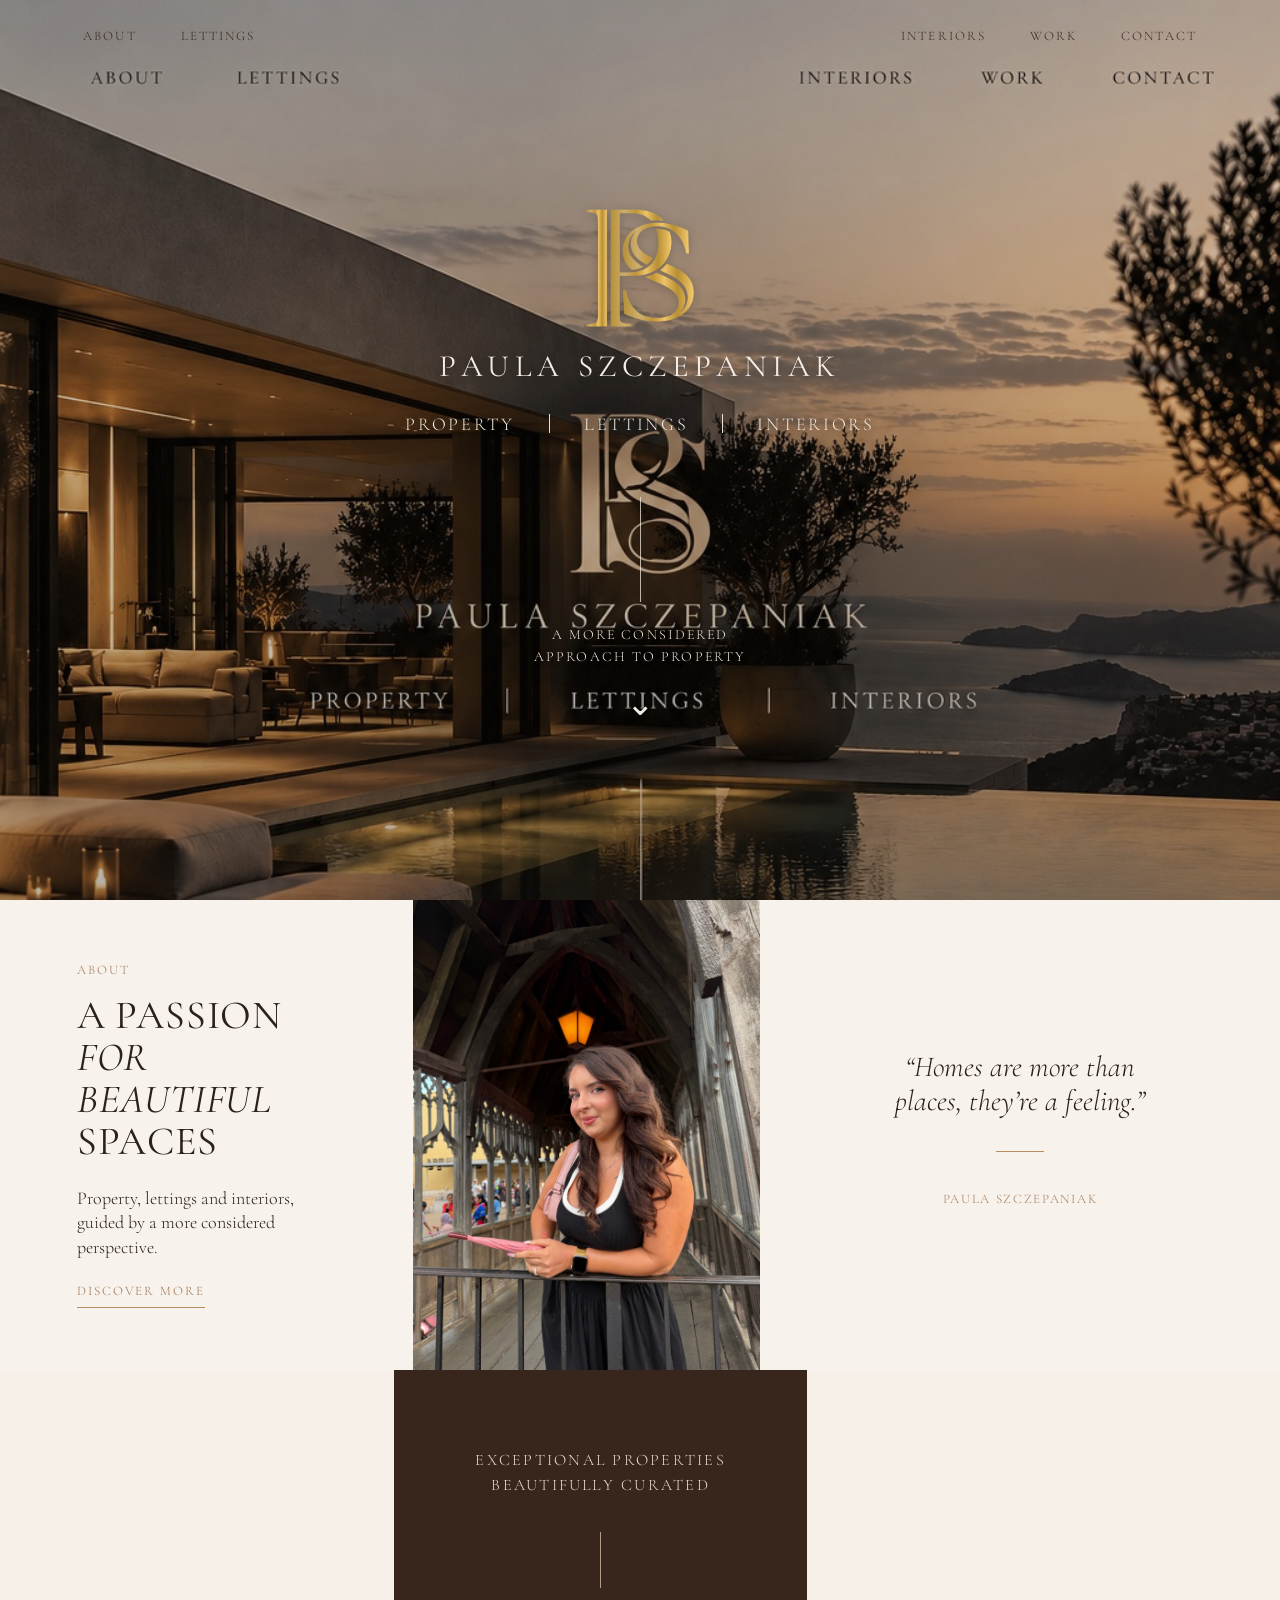
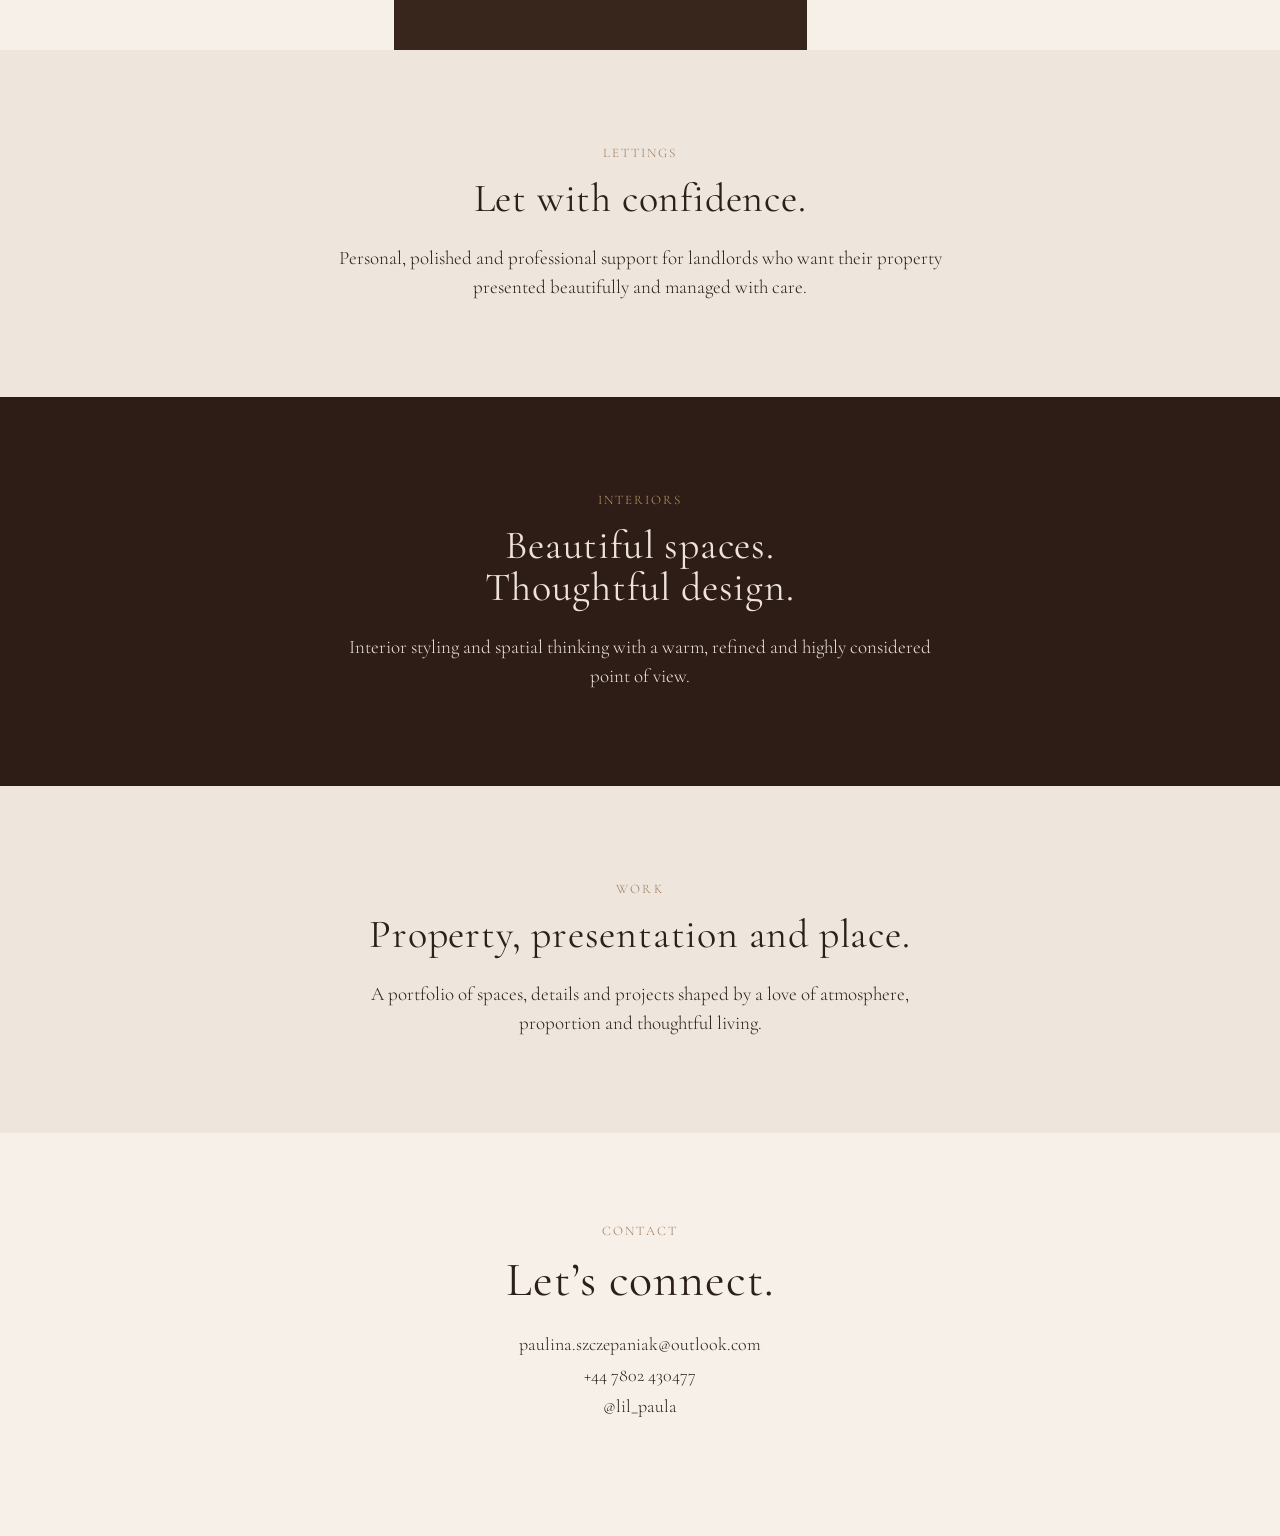
==== commit 78ceb999: "Add files via upload" ====
--- a/index.html
+++ b/index.html
@@ -1,55 +1,104 @@
-<!doctype html><html><head><title>Paula Szczepaniak | Property · Lettings · Interiors</title>
+<!doctype html>
+<html lang="en">
+<head>
 <meta charset="utf-8">
-<meta name="viewport" content="width=device-width,initial-scale=1">
-<meta name="theme-color" content="#2b1d16">
+<meta name="viewport" content="width=device-width, initial-scale=1">
+<title>Paula Szczepaniak | Property · Lettings · Interiors</title>
 <meta name="description" content="Paula Szczepaniak — Property, Lettings and Interiors.">
 <link rel="preconnect" href="https://fonts.googleapis.com">
 <link rel="preconnect" href="https://fonts.gstatic.com" crossorigin>
-<link href="https://fonts.googleapis.com/css2?family=Cormorant+Garamond:wght@400;500;600&family=DM+Sans:wght@300;400;500&family=Italianno&display=swap" rel="stylesheet">
+<link href="https://fonts.googleapis.com/css2?family=Cormorant+Garamond:ital,wght@0,400;0,500;1,400&family=DM+Sans:wght@300;400&display=swap" rel="stylesheet">
 <link rel="stylesheet" href="style.css">
 </head>
-<body class="dark-header">
-<header class="site-header">
-  <a class="brand" href="index.html"><img src="logo.png" alt="PS"></a>
-  <nav class="nav">
-    <a href="index.html">Home</a>
-    <a href="lettings.html">Lettings</a>
-    <a href="interiors.html">Interiors</a>
-    <a href="about.html">About</a>
-    <a href="contact.html">Contact</a>
+<body>
+<header class="topnav">
+  <nav class="nav-left">
+    <a href="#about">About</a>
+    <a href="#lettings">Lettings</a>
   </nav>
-  <div class="social-mini">◎ ◌</div>
-  <button class="menu" aria-label="Menu">☰</button>
+  <nav class="nav-right">
+    <a href="#interiors">Interiors</a>
+    <a href="#work">Work</a>
+    <a href="#contact">Contact</a>
+  </nav>
 </header>
 
 <main>
-<section class="home-hero hero-image">
-  <div class="shade"></div>
-  <div class="hero-copy">
-    <p class="eyebrow gold">PAULA SZCZEPANIAK</p>
-    <h1>Property · Lettings · Interiors</h1>
-    <p class="script hero-script">Property, with a creative perspective.</p>
-    <p class="body-small">Helping properties look their best, let successfully, and feel beautifully considered.</p>
-    <a class="btn btn-light" href="about.html">Explore →</a>
-  </div>
-</section>
+  <section class="hero" aria-label="Luxury property introduction">
+    <img class="hero-bg" src="hero-reference.jpg" alt="">
+    <div class="hero-overlay"></div>
 
-<section class="intro cream">
-  <p class="eyebrow center">TWO PERSPECTIVES.</p>
-  <h2 class="tracking center">ONE PASSION FOR PROPERTY.</h2>
-  <div class="three-services">
-    <article><div class="icon">⌂</div><h3>Lettings</h3><p>Helping landlords let their property with confidence.</p><a href="lettings.html">Discover →</a></article>
-    <article><div class="icon">✣</div><h3>Interiors</h3><p>Creating beautiful, considered spaces with purpose.</p><a href="interiors.html">Discover →</a></article>
-    <article><div class="icon">⌕</div><h3>Property</h3><p>Bringing together commercial expertise and creative vision.</p><a href="work.html">Discover →</a></article>
-  </div>
-</section>
+    <div class="hero-content">
+      <img class="hero-logo" src="logo.png" alt="PS">
+      <h1>PAULA SZCZEPANIAK</h1>
+      <div class="discipline-row">
+        <a href="#property">Property</a>
+        <span></span>
+        <a href="#lettings">Lettings</a>
+        <span></span>
+        <a href="#interiors">Interiors</a>
+      </div>
+      <div class="hero-line"></div>
+      <p class="hero-tag">A MORE CONSIDERED<br>APPROACH TO PROPERTY</p>
+      <a class="scroll" href="#about" aria-label="Scroll to about">⌄</a>
+    </div>
+  </section>
 
-<section class="home-photo-strip"></section>
+  <section id="about" class="about-grid">
+    <div class="about-copy">
+      <p class="eyebrow">ABOUT</p>
+      <h2>A PASSION<br><em>FOR BEAUTIFUL</em><br>SPACES</h2>
+      <p class="intro">Property, lettings and interiors, guided by a more considered perspective.</p>
+      <a class="text-link" href="#contact">Discover more</a>
+    </div>
+
+    <div class="portrait-wrap">
+      <img src="paula.jpg" alt="Paula Szczepaniak">
+    </div>
+
+    <div class="quote-block">
+      <blockquote>“Homes are more than<br>places, they’re a feeling.”</blockquote>
+      <div class="small-rule"></div>
+      <p>PAULA SZCZEPANIAK</p>
+    </div>
+  </section>
+
+  <section id="property" class="mosaic">
+    <div class="mosaic-card photo-one"></div>
+    <div class="mosaic-card dark-card">
+      <p>EXCEPTIONAL PROPERTIES<br>BEAUTIFULLY CURATED</p>
+      <div class="thin-line"></div>
+    </div>
+    <div class="mosaic-card photo-two"></div>
+  </section>
+
+  <section id="lettings" class="content-section cream">
+    <p class="eyebrow">LETTINGS</p>
+    <h2>Let with confidence.</h2>
+    <p>Personal, polished and professional support for landlords who want their property presented beautifully and managed with care.</p>
+  </section>
+
+  <section id="interiors" class="content-section dark">
+    <p class="eyebrow">INTERIORS</p>
+    <h2>Beautiful spaces.<br>Thoughtful design.</h2>
+    <p>Interior styling and spatial thinking with a warm, refined and highly considered point of view.</p>
+  </section>
+
+  <section id="work" class="content-section cream">
+    <p class="eyebrow">WORK</p>
+    <h2>Property, presentation and place.</h2>
+    <p>A portfolio of spaces, details and projects shaped by a love of atmosphere, proportion and thoughtful living.</p>
+  </section>
+
+  <section id="contact" class="contact">
+    <p class="eyebrow">CONTACT</p>
+    <h2>Let’s connect.</h2>
+    <a href="mailto:paulina.szczepaniak@outlook.com">paulina.szczepaniak@outlook.com</a>
+    <a href="tel:+447802430477">+44 7802 430477</a>
+    <a href="https://www.instagram.com/lil_paula/" target="_blank" rel="noreferrer">@lil_paula</a>
+  </section>
 </main>
-<footer class="site-footer">
-  <img src="logo.png" alt="">
-  <div class="footer-center">DREAM SPACES · SUCCESSFUL LETTINGS · LASTING VALUE</div>
-  <div class="footer-heart">♡</div>
-</footer>
+
 <script src="script.js"></script>
-</body></html>+</body>
+</html>
--- a/style.css
+++ b/style.css
@@ -1,16 +1,271 @@
 
-:root{--cream:#eee6dc;--paper:#f7f2eb;--brown:#2a1c15;--brown2:#38261d;--ink:#2c211c;--gold:#c79b52;--line:#d8cabc}
-*{box-sizing:border-box}html{scroll-behavior:smooth}body{margin:0;background:var(--paper);color:var(--ink);font-family:"DM Sans",sans-serif;font-weight:300;line-height:1.55}
-.site-header{height:68px;padding:0 3.5vw;display:grid;grid-template-columns:80px 1fr 80px 30px;align-items:center;background:var(--paper);border-bottom:1px solid rgba(70,45,32,.08);position:relative;z-index:50}
-.dark-header .site-header{position:absolute;inset:0 0 auto;color:#fff;background:linear-gradient(180deg,rgba(27,18,13,.72),transparent);border:0}.brand img{width:29px;height:40px;object-fit:contain}.nav{display:flex;justify-content:center;gap:24px}.nav a{color:inherit;text-decoration:none;text-transform:uppercase;font-size:8px;letter-spacing:1.7px}.social-mini{font-size:12px;letter-spacing:6px;text-align:right}.menu{display:none;background:none;border:0;color:inherit;font-size:20px}
-.hero-image,.lettings-hero{position:relative;min-height:620px;background-size:cover;background-position:center}.hero-image{background-image:url("https://images.unsplash.com/photo-1600607687920-4e2a09cf159d?auto=format&fit=crop&w=2200&q=90")}.lettings-hero{background-image:url("https://images.unsplash.com/photo-1600607688969-a5bfcd646154?auto=format&fit=crop&w=2200&q=90")}.shade{position:absolute;inset:0;background:linear-gradient(90deg,rgba(31,20,14,.9) 0,rgba(31,20,14,.52) 43%,rgba(31,20,14,.08) 76%,transparent)}
-.hero-copy{position:relative;color:#fff;padding:150px 6vw 70px;max-width:670px}.hero-copy.narrow{max-width:620px}.hero-copy h1,.paper-panel h1{font:500 42px/1.02 "Cormorant Garamond",serif;margin:0 0 12px}.hero-copy h1{font-size:46px;text-transform:uppercase;letter-spacing:1.5px;color:#e0b96f}.lettings-hero .hero-copy h1{text-transform:none;color:#fff;font-size:50px}
-.eyebrow{font-size:9px;letter-spacing:3px;text-transform:uppercase;margin:0 0 12px}.gold{color:#d7ac62}.script{font-family:Italianno,cursive}.hero-script{font-size:31px;margin:12px 0}.body-small{font-size:11px;max-width:420px}.caps{font-size:9px;letter-spacing:2px;text-transform:uppercase}.light{color:#fff}.btn{display:inline-block;margin-top:18px;border:1px solid #9c7444;padding:9px 18px;color:inherit;text-decoration:none;text-transform:uppercase;font-size:8px;letter-spacing:2px}.btn-light{color:#fff;border-color:#cda45e}.cream{background:var(--cream)}.center{text-align:center}
-.intro{padding:28px 4vw 36px}.tracking{font-size:14px;letter-spacing:5px;font-weight:400;margin:0 0 23px}.three-services,.five-services{display:grid}.three-services{grid-template-columns:repeat(3,1fr)}.five-services{grid-template-columns:repeat(5,1fr)}.three-services article,.five-services article{padding:18px 14px;text-align:center;border-right:1px solid var(--line)}.three-services article:last-child,.five-services article:last-child{border-right:0}.icon{font-size:24px;color:#7d6a59}.three-services h3,.five-services h3{font:500 18px "Cormorant Garamond";margin:6px 0}.three-services p,.five-services p{font-size:9px;max-width:175px;margin:5px auto 12px}.three-services a{font-size:8px;letter-spacing:1.6px;color:inherit;text-decoration:none;text-transform:uppercase}.home-photo-strip{height:185px;background:url("https://images.unsplash.com/photo-1600566753086-00f18fb6b3ea?auto=format&fit=crop&w=2000&q=88") center/cover}
-.about-main,.interiors-main,.work-lead,.contact-main{display:grid;grid-template-columns:1fr 1fr}.about-portrait{min-height:620px;background:url("paula.jpg") center 32%/cover}.paper-panel{background:var(--paper)}.about-copy,.interior-copy,.work-copy,.contact-copy{padding:70px 7vw}.about-copy>p:not(.eyebrow):not(.caps):not(.quote):not(.signature),.interior-copy>p:not(.eyebrow),.work-copy>p:not(.eyebrow),.contact-copy>p:not(.eyebrow){font-size:11px;max-width:440px}.quote{font-size:30px;line-height:1.05;margin:26px 0 0}.signature{font-size:34px;text-align:right;margin:0}.skill-band,.lettings-bottom{display:grid;grid-template-columns:1fr 1fr;background:var(--brown);color:#fff}.skill-photo{min-height:355px;background:url("https://images.unsplash.com/photo-1497366754035-f200968a6e72?auto=format&fit=crop&w=1300&q=90") center/cover}.skill-copy,.dark-panel{padding:48px 7vw}.skill-copy ul,.dark-panel ul{padding:0;list-style:none;font-size:10px}.skill-copy li,.dark-panel li{margin:8px 0}.skill-copy li:before,.dark-panel li:before{content:"✓";color:#d3a75c;margin-right:9px}
-.process{padding:24px 4vw 32px}.five-services.compact article{padding:14px}.five-services.compact h3{font-size:14px}.city-photo{min-height:300px;background:url("https://images.unsplash.com/photo-1477959858617-67f85cf4f1df?auto=format&fit=crop&w=1400&q=88") center/cover}
-.interior-photo{min-height:370px;background:url("https://images.unsplash.com/photo-1600210492486-724fe5c67fb0?auto=format&fit=crop&w=1500&q=90") center/cover}.design-services{padding:24px 4vw 30px}.interior-gallery{display:grid;grid-template-columns:1.2fr 1fr .8fr .8fr .8fr;height:120px;gap:3px}.ig,.w{background-size:cover;background-position:center}.i1,.w1{background-image:url("https://images.unsplash.com/photo-1600566753190-17f0baa2a6c3?auto=format&fit=crop&w=800&q=86")}.i2,.w2{background-image:url("https://images.unsplash.com/photo-1600607687939-ce8a6c25118c?auto=format&fit=crop&w=800&q=86")}.i3,.w3{background-image:url("https://images.unsplash.com/photo-1505693416388-ac5ce068fe85?auto=format&fit=crop&w=700&q=86")}.i4,.w4{background-image:url("https://images.unsplash.com/photo-1600566753086-00f18fb6b3ea?auto=format&fit=crop&w=700&q=86")}.i5,.w5{background-image:url("https://images.unsplash.com/photo-1540518614846-7eded433c457?auto=format&fit=crop&w=700&q=86")}
-.work-photo{min-height:350px;background:url("https://images.unsplash.com/photo-1600607687939-ce8a6c25118c?auto=format&fit=crop&w=1500&q=90") center/cover}.work-grid{display:grid;grid-template-columns:1.4fr 1.2fr .8fr .8fr .8fr;height:128px;gap:3px}.work-cta{display:grid;grid-template-columns:.85fr 1.25fr 1fr;background:var(--brown);color:#fff;min-height:145px}.work-person{background:url("paula.jpg") center 35%/cover}.cta-copy,.cta-sign{padding:28px 30px}.cta-copy p{font-size:10px}.cta-sign{display:flex;flex-direction:column;justify-content:center}.cta-sign .script{font-size:26px;margin:0}.cta-sign small{font-size:7px;letter-spacing:1.5px}
-.contact-photo{min-height:520px;background:url("https://images.unsplash.com/photo-1507525428034-b723cf961d3e?auto=format&fit=crop&w=1500&q=90") center/cover}.contact-list{display:grid;gap:13px;margin:24px 0}.contact-list a{color:inherit;text-decoration:none;font-size:10px}
-.site-footer{background:var(--brown);color:#d6ad61;display:grid;grid-template-columns:60px 1fr 60px;align-items:center;padding:20px 3.5vw}.site-footer img{width:36px;height:46px;object-fit:contain}.footer-center{text-align:center;font-size:7px;letter-spacing:2px}.footer-heart{text-align:right;font-size:20px}
-@media(max-width:760px){.site-header{grid-template-columns:60px 1fr 30px}.social-mini{display:none}.nav{display:none;position:absolute;top:68px;left:0;right:0;background:var(--paper);color:var(--ink);padding:22px 6vw;flex-direction:column}.site-header.open .nav{display:flex}.menu{display:block}.hero-image,.lettings-hero{min-height:600px}.hero-copy{padding:150px 7vw 60px}.three-services,.five-services,.about-main,.interiors-main,.work-lead,.contact-main,.skill-band,.lettings-bottom{grid-template-columns:1fr}.three-services article,.five-services article{border-right:0;border-bottom:1px solid var(--line)}.three-services article:last-child,.five-services article:last-child{border-bottom:0}.about-portrait,.contact-photo{min-height:430px}.skill-photo,.city-photo,.interior-photo,.work-photo{min-height:300px}.interior-gallery,.work-grid{height:90px}.work-cta{grid-template-columns:1fr}.work-person{min-height:190px}.cta-sign{display:none}.footer-center{font-size:6px}}
+:root{
+  --cream:#f1ebe3;
+  --paper:#f6f0e8;
+  --brown:#2a1c16;
+  --brown-2:#3a281e;
+  --gold:#b88e61;
+  --ink:#2b201a;
+  --line:#b79a82;
+}
+*{box-sizing:border-box}
+html{scroll-behavior:smooth}
+body{
+  margin:0;
+  color:var(--ink);
+  background:var(--paper);
+  font-family:"DM Sans",sans-serif;
+  font-weight:300;
+}
+a{color:inherit;text-decoration:none}
+
+.topnav{
+  position:absolute;
+  z-index:20;
+  top:0;left:0;right:0;
+  display:grid;
+  grid-template-columns:1fr 1fr;
+  padding:28px 6.5vw 0;
+  color:#3a281f;
+  text-transform:uppercase;
+  letter-spacing:.16em;
+  font-family:"Cormorant Garamond",serif;
+  font-size:13px;
+}
+.topnav nav{display:flex;gap:44px}
+.nav-right{justify-content:flex-end}
+.topnav a{position:relative}
+.topnav a::after{
+  content:"";
+  position:absolute;left:0;right:100%;bottom:-5px;height:1px;background:currentColor;
+  transition:.25s ease;
+}
+.topnav a:hover::after{right:0}
+
+.hero{
+  min-height:100vh;
+  position:relative;
+  display:flex;
+  align-items:center;
+  justify-content:center;
+  overflow:hidden;
+}
+.hero-bg{
+  position:absolute;
+  inset:0;
+  width:100%;
+  height:100%;
+  object-fit:cover;
+  object-position:center top;
+  filter:saturate(.92) brightness(.92);
+}
+.hero-overlay{
+  position:absolute;inset:0;
+  background:linear-gradient(180deg,rgba(30,20,15,.06),rgba(30,20,15,.12) 42%,rgba(20,12,8,.24));
+}
+.hero-content{
+  position:relative;
+  z-index:2;
+  margin-top:30px;
+  text-align:center;
+  color:#f4ede5;
+  text-shadow:0 1px 7px rgba(0,0,0,.25);
+}
+.hero-logo{
+  display:block;
+  width:112px;
+  max-height:118px;
+  object-fit:contain;
+  margin:0 auto 20px;
+  filter:drop-shadow(0 2px 5px rgba(0,0,0,.22));
+}
+.hero h1{
+  margin:0;
+  font-family:"Cormorant Garamond",serif;
+  font-weight:400;
+  font-size:31px;
+  letter-spacing:.18em;
+}
+.discipline-row{
+  display:flex;
+  justify-content:center;
+  align-items:center;
+  gap:34px;
+  margin-top:28px;
+  text-transform:uppercase;
+  letter-spacing:.15em;
+  font-family:"Cormorant Garamond",serif;
+  font-size:18px;
+}
+.discipline-row span{width:1px;height:19px;background:#e7ded4}
+.hero-line{
+  width:1px;
+  height:105px;
+  background:rgba(244,237,229,.72);
+  margin:62px auto 22px;
+}
+.hero-tag{
+  font-family:"Cormorant Garamond",serif;
+  letter-spacing:.15em;
+  font-size:14px;
+  line-height:1.55;
+}
+.scroll{
+  display:block;
+  width:30px;
+  margin:20px auto 0;
+  font-size:34px;
+  line-height:1;
+}
+
+.about-grid{
+  display:grid;
+  grid-template-columns:1fr .84fr 1.26fr;
+  min-height:470px;
+  background:#f7f2eb;
+}
+.about-copy,.quote-block{
+  display:flex;
+  flex-direction:column;
+  justify-content:center;
+  padding:60px 6vw;
+}
+.eyebrow{
+  color:#9e7758;
+  font-family:"Cormorant Garamond",serif;
+  font-size:13px;
+  letter-spacing:.16em;
+  text-transform:uppercase;
+  margin:0 0 16px;
+}
+.about-copy h2,.content-section h2,.contact h2{
+  font-family:"Cormorant Garamond",serif;
+  font-weight:400;
+  font-size:40px;
+  line-height:1.05;
+  letter-spacing:.02em;
+  margin:0;
+}
+.about-copy h2 em{font-weight:400}
+.intro{
+  max-width:300px;
+  font-family:"Cormorant Garamond",serif;
+  font-size:18px;
+  line-height:1.35;
+  margin:24px 0 24px;
+}
+.text-link{
+  width:max-content;
+  padding-bottom:8px;
+  border-bottom:1px solid var(--gold);
+  color:#9b704f;
+  text-transform:uppercase;
+  letter-spacing:.15em;
+  font-family:"Cormorant Garamond",serif;
+  font-size:13px;
+}
+.portrait-wrap{overflow:hidden}
+.portrait-wrap img{
+  width:100%;
+  height:100%;
+  object-fit:cover;
+  object-position:center 24%;
+}
+.quote-block{
+  align-items:center;
+  text-align:center;
+}
+.quote-block blockquote{
+  margin:0;
+  font-family:"Cormorant Garamond",serif;
+  font-style:italic;
+  font-size:29px;
+  line-height:1.15;
+}
+.small-rule{width:48px;height:1px;background:var(--gold);margin:34px 0 26px}
+.quote-block p{
+  color:#a17b5b;
+  letter-spacing:.13em;
+  font-family:"Cormorant Garamond",serif;
+  font-size:13px;
+}
+
+.mosaic{
+  display:grid;
+  grid-template-columns:1fr 1.05fr 1.2fr;
+  min-height:280px;
+}
+.mosaic-card{min-height:280px;background-size:cover;background-position:center}
+.photo-one{
+  background-image:url("https://images.unsplash.com/photo-1618221195710-dd6b41faaea6?auto=format&fit=crop&w=1200&q=88");
+}
+.photo-two{
+  background-image:url("https://images.unsplash.com/photo-1600607688969-a5bfcd646154?auto=format&fit=crop&w=1200&q=88");
+}
+.dark-card{
+  background:#38261d;
+  color:#e9ded3;
+  display:flex;
+  flex-direction:column;
+  justify-content:center;
+  align-items:center;
+  text-align:center;
+}
+.dark-card p{
+  font-family:"Cormorant Garamond",serif;
+  letter-spacing:.14em;
+  line-height:1.55;
+}
+.thin-line{width:1px;height:56px;background:#b39b88;margin-top:18px}
+
+.content-section{
+  padding:95px 10vw;
+  text-align:center;
+}
+.content-section p:not(.eyebrow){
+  max-width:620px;
+  margin:24px auto 0;
+  font-family:"Cormorant Garamond",serif;
+  font-size:19px;
+  line-height:1.55;
+}
+.cream{background:#eee6dc}
+.dark{background:#2d1d16;color:#eee3d8}
+.dark .eyebrow{color:#c49a6a}
+
+.contact{
+  padding:90px 8vw 110px;
+  background:#f6f0e9;
+  text-align:center;
+}
+.contact h2{font-size:48px;margin-bottom:28px}
+.contact a{
+  display:block;
+  width:max-content;
+  margin:9px auto;
+  font-family:"Cormorant Garamond",serif;
+  font-size:18px;
+}
+
+@media (max-width:800px){
+  .topnav{
+    position:absolute;
+    grid-template-columns:1fr;
+    gap:10px;
+    padding:18px 18px 0;
+    font-size:11px;
+  }
+  .topnav nav{gap:18px;justify-content:center;flex-wrap:wrap}
+  .hero{min-height:760px}
+  .hero-content{margin-top:70px}
+  .hero-logo{width:88px}
+  .hero h1{font-size:23px}
+  .discipline-row{gap:16px;font-size:14px}
+  .hero-line{height:82px;margin-top:42px}
+  .about-grid{grid-template-columns:1fr}
+  .portrait-wrap{min-height:520px}
+  .about-copy,.quote-block{padding:58px 9vw}
+  .mosaic{grid-template-columns:1fr}
+  .mosaic-card{min-height:240px}
+  .content-section{padding:72px 9vw}
+}
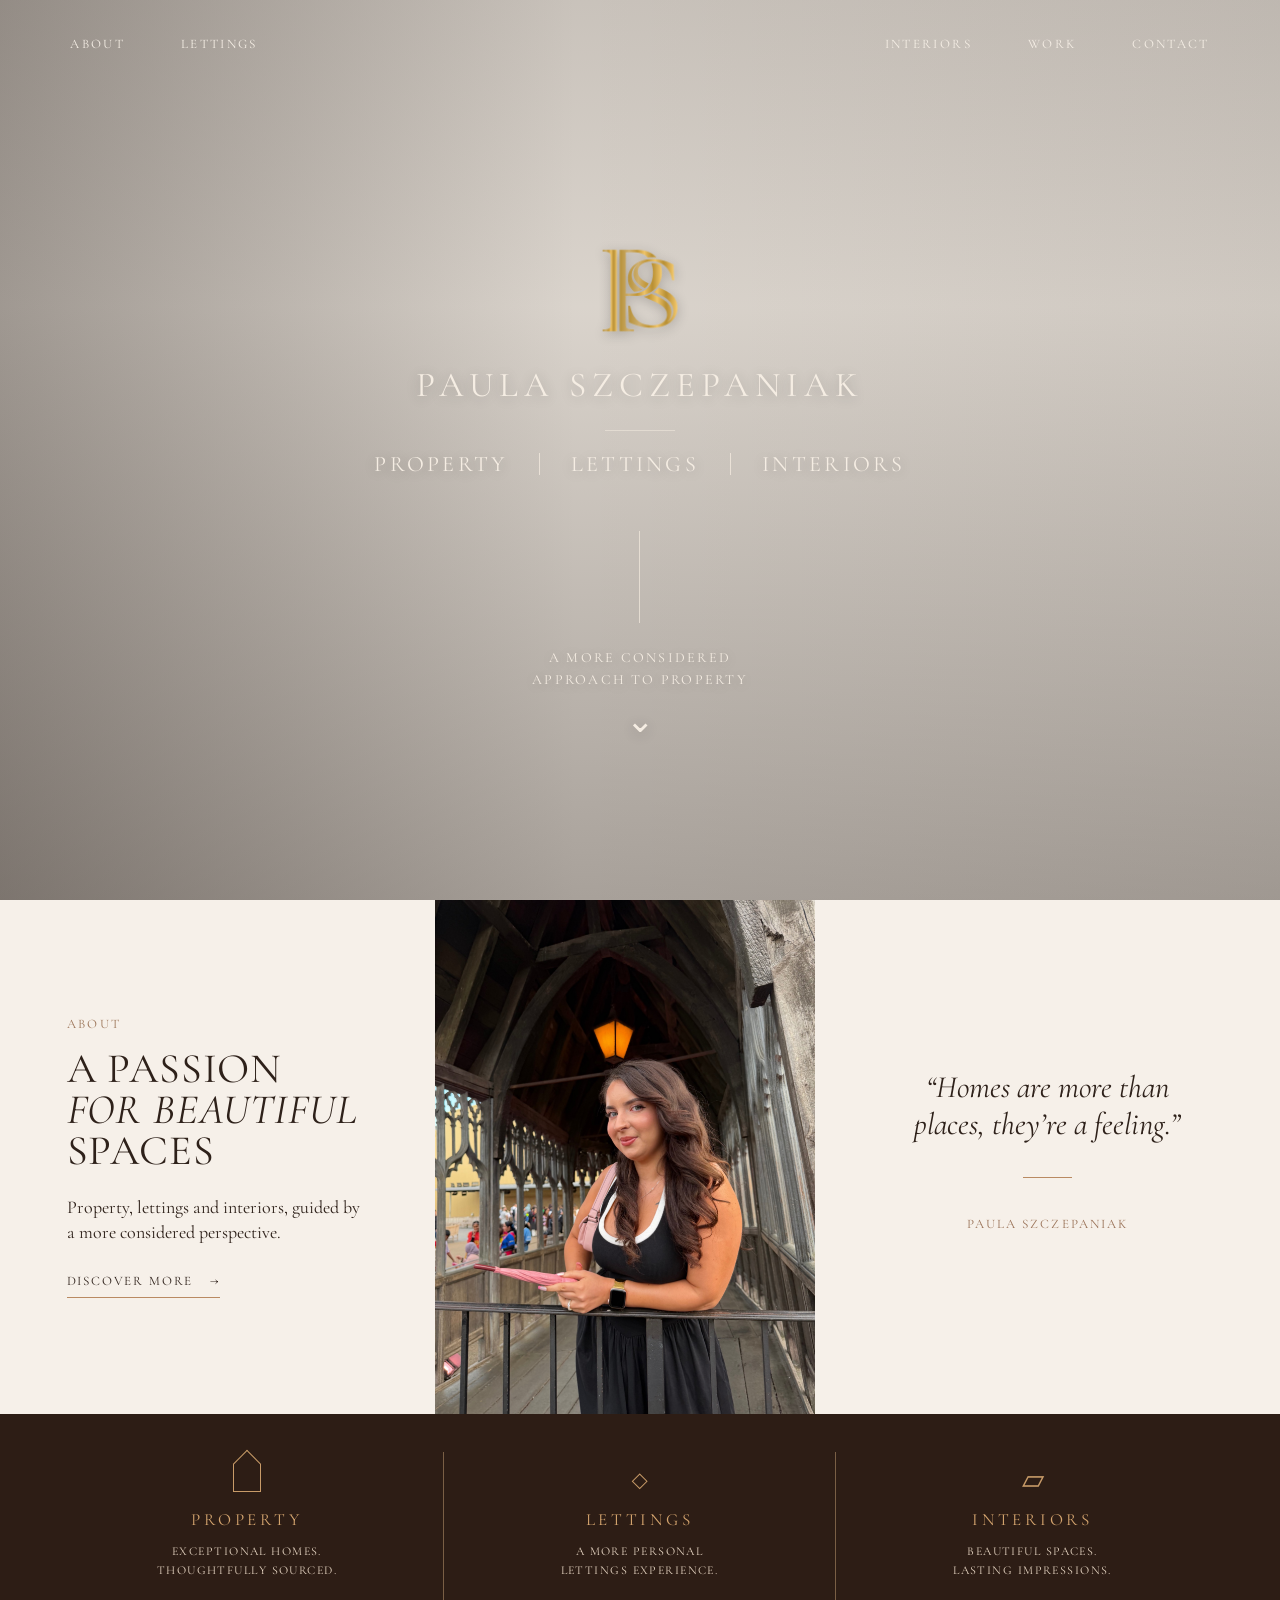
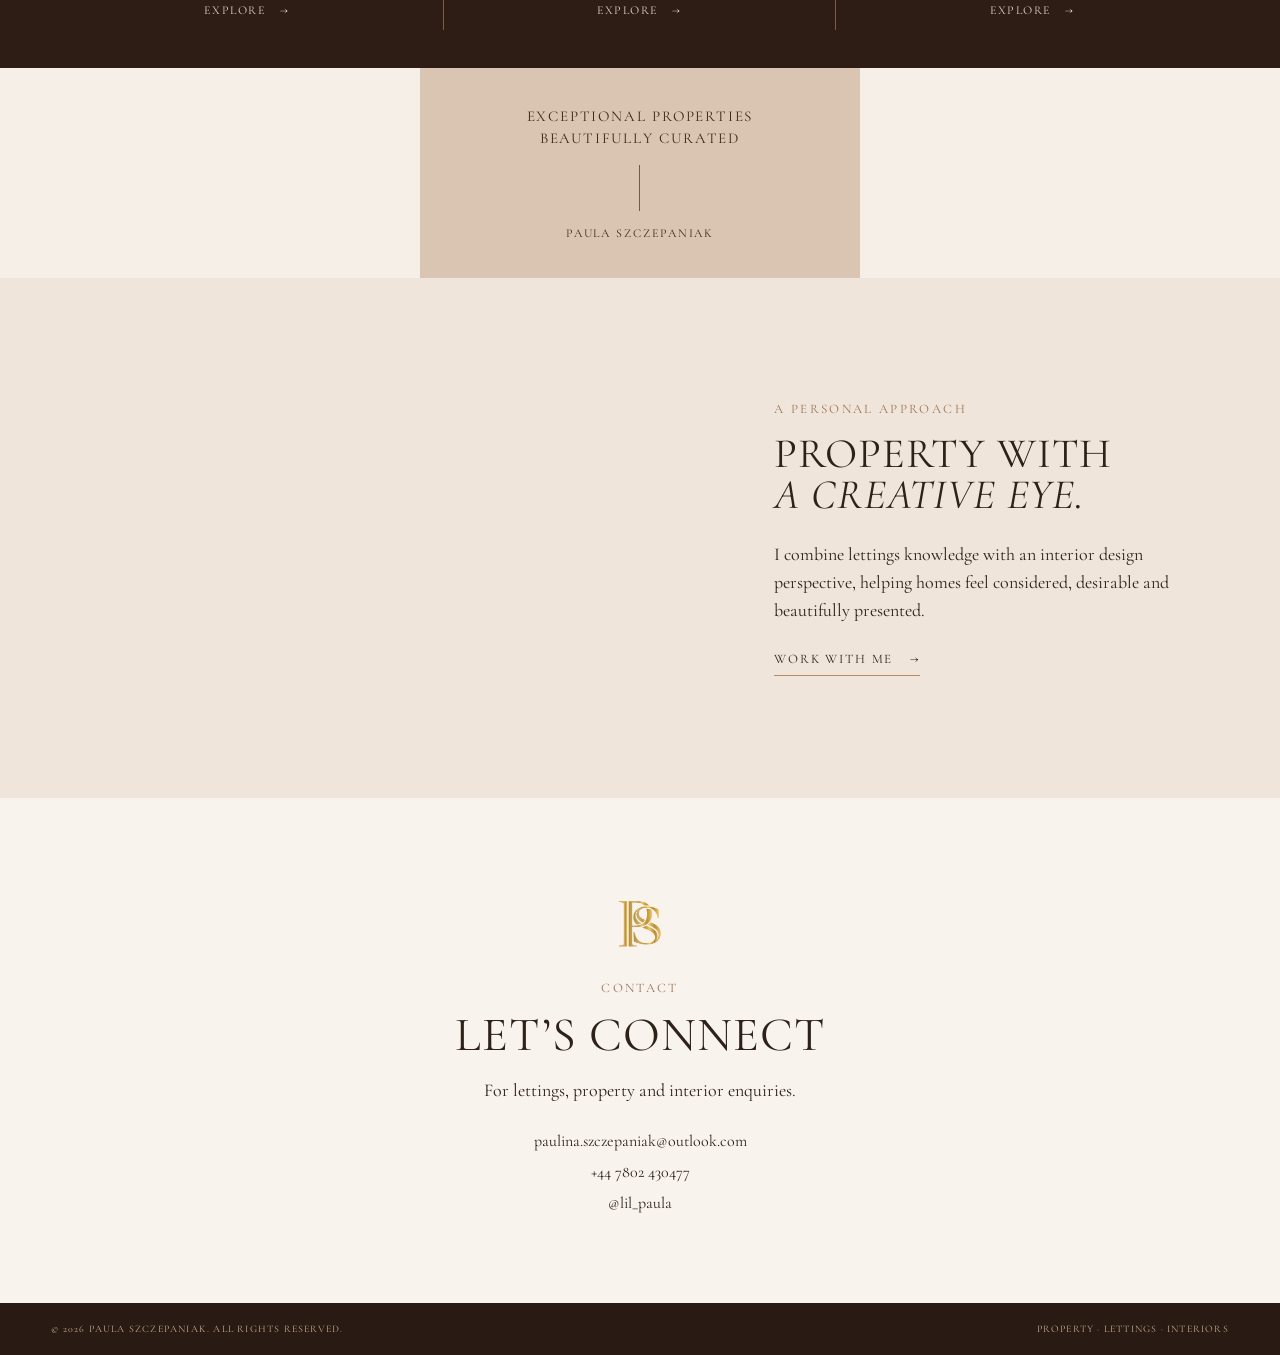
==== commit 6299d6f1: "Add files via upload" ====
--- a/index.html
+++ b/index.html
@@ -1,104 +1,121 @@
 <!doctype html>
 <html lang="en">
 <head>
-<meta charset="utf-8">
-<meta name="viewport" content="width=device-width, initial-scale=1">
-<title>Paula Szczepaniak | Property · Lettings · Interiors</title>
-<meta name="description" content="Paula Szczepaniak — Property, Lettings and Interiors.">
-<link rel="preconnect" href="https://fonts.googleapis.com">
-<link rel="preconnect" href="https://fonts.gstatic.com" crossorigin>
-<link href="https://fonts.googleapis.com/css2?family=Cormorant+Garamond:ital,wght@0,400;0,500;1,400&family=DM+Sans:wght@300;400&display=swap" rel="stylesheet">
-<link rel="stylesheet" href="style.css">
+  <meta charset="utf-8">
+  <meta name="viewport" content="width=device-width,initial-scale=1">
+  <title>Paula Szczepaniak | Property · Lettings · Interiors</title>
+  <meta name="description" content="Property, lettings and interiors with a more considered perspective.">
+  <link rel="preconnect" href="https://fonts.googleapis.com">
+  <link rel="preconnect" href="https://fonts.gstatic.com" crossorigin>
+  <link href="https://fonts.googleapis.com/css2?family=Cormorant+Garamond:ital,wght@0,400;0,500;0,600;1,400&family=Montserrat:wght@300;400;500&display=swap" rel="stylesheet">
+  <link rel="stylesheet" href="style.css">
 </head>
 <body>
-<header class="topnav">
-  <nav class="nav-left">
-    <a href="#about">About</a>
-    <a href="#lettings">Lettings</a>
-  </nav>
-  <nav class="nav-right">
-    <a href="#interiors">Interiors</a>
-    <a href="#work">Work</a>
-    <a href="#contact">Contact</a>
-  </nav>
-</header>
+  <header class="nav-wrap">
+    <a class="mobile-logo" href="#home"><img src="logo.png" alt="PS"></a>
+    <nav class="nav nav-left">
+      <a href="#about">About</a>
+      <a href="#lettings">Lettings</a>
+    </nav>
+    <nav class="nav nav-right">
+      <a href="#interiors">Interiors</a>
+      <a href="#work">Work</a>
+      <a href="#contact">Contact</a>
+    </nav>
+    <button class="menu-button" aria-label="Open menu">Menu</button>
+  </header>
 
-<main>
-  <section class="hero" aria-label="Luxury property introduction">
-    <img class="hero-bg" src="hero-reference.jpg" alt="">
-    <div class="hero-overlay"></div>
+  <main>
+    <section class="hero" id="home">
+      <div class="hero-shade"></div>
+      <div class="hero-center">
+        <img class="hero-logo" src="logo.png" alt="PS monogram">
+        <h1>PAULA SZCZEPANIAK</h1>
+        <div class="hero-rule"></div>
+        <div class="hero-categories">
+          <a href="#property">Property</a><i></i>
+          <a href="#lettings">Lettings</a><i></i>
+          <a href="#interiors">Interiors</a>
+        </div>
+        <div class="vertical-line"></div>
+        <p class="hero-tagline">A MORE CONSIDERED<br>APPROACH TO PROPERTY</p>
+        <a class="down" href="#about" aria-label="Scroll down">⌄</a>
+      </div>
+    </section>
 
-    <div class="hero-content">
-      <img class="hero-logo" src="logo.png" alt="PS">
-      <h1>PAULA SZCZEPANIAK</h1>
-      <div class="discipline-row">
-        <a href="#property">Property</a>
+    <section class="about" id="about">
+      <div class="about-copy">
+        <p class="kicker">ABOUT</p>
+        <h2>A PASSION<br><em>FOR BEAUTIFUL</em><br>SPACES</h2>
+        <p class="lead">Property, lettings and interiors, guided by a more considered perspective.</p>
+        <a class="under-link" href="#contact">Discover more <span>→</span></a>
+      </div>
+      <figure class="portrait"><img src="paula.jpg" alt="Paula Szczepaniak"></figure>
+      <div class="quote">
+        <blockquote>“Homes are more than<br>places, they’re a feeling.”</blockquote>
+        <span class="quote-line"></span>
+        <p>PAULA SZCZEPANIAK</p>
+      </div>
+    </section>
+
+    <section class="services" id="property">
+      <article>
+        <div class="line-icon house-icon"></div>
+        <h3>PROPERTY</h3>
+        <p>EXCEPTIONAL HOMES.<br>THOUGHTFULLY SOURCED.</p>
+        <a href="#work">Explore <span>→</span></a>
+      </article>
+      <article id="lettings">
+        <div class="line-icon key-icon">◇</div>
+        <h3>LETTINGS</h3>
+        <p>A MORE PERSONAL<br>LETTINGS EXPERIENCE.</p>
+        <a href="#contact">Explore <span>→</span></a>
+      </article>
+      <article id="interiors">
+        <div class="line-icon chair-icon">▱</div>
+        <h3>INTERIORS</h3>
+        <p>BEAUTIFUL SPACES.<br>LASTING IMPRESSIONS.</p>
+        <a href="#work">Explore <span>→</span></a>
+      </article>
+    </section>
+
+    <section class="curation" id="work">
+      <div class="curation-photo left-photo"></div>
+      <div class="curation-copy">
+        <p>EXCEPTIONAL PROPERTIES<br>BEAUTIFULLY CURATED</p>
         <span></span>
-        <a href="#lettings">Lettings</a>
-        <span></span>
-        <a href="#interiors">Interiors</a>
+        <strong>PAULA SZCZEPANIAK</strong>
       </div>
-      <div class="hero-line"></div>
-      <p class="hero-tag">A MORE CONSIDERED<br>APPROACH TO PROPERTY</p>
-      <a class="scroll" href="#about" aria-label="Scroll to about">⌄</a>
-    </div>
-  </section>
+      <div class="curation-photo right-photo"></div>
+    </section>
 
-  <section id="about" class="about-grid">
-    <div class="about-copy">
-      <p class="eyebrow">ABOUT</p>
-      <h2>A PASSION<br><em>FOR BEAUTIFUL</em><br>SPACES</h2>
-      <p class="intro">Property, lettings and interiors, guided by a more considered perspective.</p>
-      <a class="text-link" href="#contact">Discover more</a>
-    </div>
+    <section class="story">
+      <div class="story-image"></div>
+      <div class="story-copy">
+        <p class="kicker">A PERSONAL APPROACH</p>
+        <h2>PROPERTY WITH<br><em>A CREATIVE EYE.</em></h2>
+        <p>I combine lettings knowledge with an interior design perspective, helping homes feel considered, desirable and beautifully presented.</p>
+        <a class="under-link" href="#contact">Work with me <span>→</span></a>
+      </div>
+    </section>
 
-    <div class="portrait-wrap">
-      <img src="paula.jpg" alt="Paula Szczepaniak">
-    </div>
+    <section class="contact" id="contact">
+      <img src="logo.png" alt="" class="contact-logo">
+      <p class="kicker">CONTACT</p>
+      <h2>LET’S CONNECT</h2>
+      <p>For lettings, property and interior enquiries.</p>
+      <div class="contact-links">
+        <a href="mailto:paulina.szczepaniak@outlook.com">paulina.szczepaniak@outlook.com</a>
+        <a href="tel:+447802430477">+44 7802 430477</a>
+        <a href="https://www.instagram.com/lil_paula/" target="_blank" rel="noreferrer">@lil_paula</a>
+      </div>
+    </section>
+  </main>
 
-    <div class="quote-block">
-      <blockquote>“Homes are more than<br>places, they’re a feeling.”</blockquote>
-      <div class="small-rule"></div>
-      <p>PAULA SZCZEPANIAK</p>
-    </div>
-  </section>
-
-  <section id="property" class="mosaic">
-    <div class="mosaic-card photo-one"></div>
-    <div class="mosaic-card dark-card">
-      <p>EXCEPTIONAL PROPERTIES<br>BEAUTIFULLY CURATED</p>
-      <div class="thin-line"></div>
-    </div>
-    <div class="mosaic-card photo-two"></div>
-  </section>
-
-  <section id="lettings" class="content-section cream">
-    <p class="eyebrow">LETTINGS</p>
-    <h2>Let with confidence.</h2>
-    <p>Personal, polished and professional support for landlords who want their property presented beautifully and managed with care.</p>
-  </section>
-
-  <section id="interiors" class="content-section dark">
-    <p class="eyebrow">INTERIORS</p>
-    <h2>Beautiful spaces.<br>Thoughtful design.</h2>
-    <p>Interior styling and spatial thinking with a warm, refined and highly considered point of view.</p>
-  </section>
-
-  <section id="work" class="content-section cream">
-    <p class="eyebrow">WORK</p>
-    <h2>Property, presentation and place.</h2>
-    <p>A portfolio of spaces, details and projects shaped by a love of atmosphere, proportion and thoughtful living.</p>
-  </section>
-
-  <section id="contact" class="contact">
-    <p class="eyebrow">CONTACT</p>
-    <h2>Let’s connect.</h2>
-    <a href="mailto:paulina.szczepaniak@outlook.com">paulina.szczepaniak@outlook.com</a>
-    <a href="tel:+447802430477">+44 7802 430477</a>
-    <a href="https://www.instagram.com/lil_paula/" target="_blank" rel="noreferrer">@lil_paula</a>
-  </section>
-</main>
-
-<script src="script.js"></script>
+  <footer>
+    <span>© 2026 PAULA SZCZEPANIAK. ALL RIGHTS RESERVED.</span>
+    <span>PROPERTY · LETTINGS · INTERIORS</span>
+  </footer>
+  <script src="script.js"></script>
 </body>
-</html>
+</html>
--- a/style.css
+++ b/style.css
@@ -1,271 +1,125 @@
 
 :root{
-  --cream:#f1ebe3;
-  --paper:#f6f0e8;
-  --brown:#2a1c16;
-  --brown-2:#3a281e;
-  --gold:#b88e61;
-  --ink:#2b201a;
-  --line:#b79a82;
+  --ivory:#f5efe7;
+  --cream:#ede3d7;
+  --brown:#2d1d15;
+  --brown2:#38251b;
+  --gold:#c79a63;
+  --ink:#2e211a;
+  --muted:#8d715b;
 }
 *{box-sizing:border-box}
 html{scroll-behavior:smooth}
-body{
-  margin:0;
-  color:var(--ink);
-  background:var(--paper);
-  font-family:"DM Sans",sans-serif;
-  font-weight:300;
+body{margin:0;background:var(--ivory);color:var(--ink);font-family:Montserrat,sans-serif;font-weight:300}
+a{color:inherit;text-decoration:none}
+.nav-wrap{
+  position:absolute;z-index:20;top:0;left:0;right:0;
+  height:88px;padding:0 5.5vw;
+  display:grid;grid-template-columns:1fr 1fr;align-items:center;
+  color:#f6efe6;
+  text-transform:uppercase;letter-spacing:.18em;font:400 13px/1 "Cormorant Garamond",serif
 }
-a{color:inherit;text-decoration:none}
-
-.topnav{
-  position:absolute;
-  z-index:20;
-  top:0;left:0;right:0;
-  display:grid;
-  grid-template-columns:1fr 1fr;
-  padding:28px 6.5vw 0;
-  color:#3a281f;
-  text-transform:uppercase;
-  letter-spacing:.16em;
-  font-family:"Cormorant Garamond",serif;
-  font-size:13px;
-}
-.topnav nav{display:flex;gap:44px}
+.nav{display:flex;gap:56px}
 .nav-right{justify-content:flex-end}
-.topnav a{position:relative}
-.topnav a::after{
-  content:"";
-  position:absolute;left:0;right:100%;bottom:-5px;height:1px;background:currentColor;
-  transition:.25s ease;
-}
-.topnav a:hover::after{right:0}
+.nav a{transition:opacity .2s}.nav a:hover{opacity:.6}
+.mobile-logo,.menu-button{display:none}
 
 .hero{
-  min-height:100vh;
-  position:relative;
-  display:flex;
-  align-items:center;
-  justify-content:center;
-  overflow:hidden;
+  min-height:100vh;position:relative;display:grid;place-items:center;overflow:hidden;
+  background:
+    url("https://images.unsplash.com/photo-1600566753190-17f0baa2a6c3?auto=format&fit=crop&w=2400&q=92")
+    center 48%/cover no-repeat;
 }
-.hero-bg{
-  position:absolute;
-  inset:0;
-  width:100%;
-  height:100%;
-  object-fit:cover;
-  object-position:center top;
-  filter:saturate(.92) brightness(.92);
+.hero-shade{
+  position:absolute;inset:0;
+  background:
+    linear-gradient(180deg,rgba(24,15,10,.20),rgba(24,15,10,.12) 34%,rgba(24,15,10,.35)),
+    linear-gradient(90deg,rgba(24,15,10,.30),transparent 45%,rgba(24,15,10,.06));
 }
-.hero-overlay{
-  position:absolute;inset:0;
-  background:linear-gradient(180deg,rgba(30,20,15,.06),rgba(30,20,15,.12) 42%,rgba(20,12,8,.24));
+.hero-center{
+  position:relative;z-index:2;text-align:center;color:#f5ede3;
+  padding:110px 20px 45px;
+  text-shadow:0 2px 14px rgba(0,0,0,.24)
 }
-.hero-content{
-  position:relative;
-  z-index:2;
-  margin-top:30px;
-  text-align:center;
-  color:#f4ede5;
-  text-shadow:0 1px 7px rgba(0,0,0,.25);
+.hero-logo{width:126px;height:126px;object-fit:contain;margin-bottom:12px;filter:drop-shadow(0 3px 6px rgba(0,0,0,.24))}
+.hero h1{font:400 35px/1 "Cormorant Garamond",serif;letter-spacing:.17em;margin:0}
+.hero-rule{height:1px;width:70px;background:rgba(247,238,226,.48);margin:27px auto 22px}
+.hero-categories{display:flex;align-items:center;justify-content:center;gap:31px;font:400 22px/1 "Cormorant Garamond",serif;letter-spacing:.15em;text-transform:uppercase}
+.hero-categories i{display:block;width:1px;height:22px;background:rgba(247,238,226,.72)}
+.vertical-line{height:92px;width:1px;background:rgba(247,238,226,.65);margin:56px auto 24px}
+.hero-tagline{font:400 14px/1.55 "Cormorant Garamond",serif;letter-spacing:.16em}
+.down{display:block;font:400 34px/1 "Cormorant Garamond",serif;margin:15px auto 0;width:34px}
+
+.about{display:grid;grid-template-columns:1.02fr .89fr 1.09fr;min-height:510px;background:#f6f0e9}
+.about-copy,.quote{display:flex;flex-direction:column;justify-content:center;padding:64px 5.2vw}
+.kicker{margin:0 0 16px;color:#9b7457;letter-spacing:.18em;text-transform:uppercase;font:400 13px "Cormorant Garamond",serif}
+.about h2,.story h2,.contact h2{font:400 42px/.98 "Cormorant Garamond",serif;letter-spacing:.02em;margin:0}
+.about h2 em,.story h2 em{font-weight:400}
+.lead{max-width:320px;font:400 18px/1.4 "Cormorant Garamond",serif;margin:24px 0 28px}
+.under-link{width:max-content;text-transform:uppercase;letter-spacing:.14em;font:400 13px "Cormorant Garamond",serif;border-bottom:1px solid #b98a62;padding-bottom:8px}
+.under-link span{padding-left:12px}
+.portrait{margin:0;overflow:hidden}
+.portrait img{width:100%;height:100%;min-height:510px;object-fit:cover;object-position:center 24%}
+.quote{align-items:center;text-align:center}
+.quote blockquote{font:italic 400 31px/1.18 "Cormorant Garamond",serif;margin:0}
+.quote-line{width:49px;height:1px;background:#b98a62;margin:35px 0 25px}
+.quote p{font:400 13px "Cormorant Garamond",serif;letter-spacing:.16em;color:#987055}
+
+.services{background:var(--brown);color:#e8d7c4;display:grid;grid-template-columns:repeat(3,1fr);padding:38px 4vw}
+.services article{text-align:center;padding:12px 4vw;border-right:1px solid rgba(207,168,123,.48)}
+.services article:last-child{border-right:0}
+.line-icon{height:33px;margin-bottom:12px;color:#c89b68;font-size:29px;line-height:1}
+.house-icon{width:28px;height:28px;border:1px solid #c89b68;border-top:0;margin:0 auto 17px;position:relative}
+.house-icon:before{content:"";position:absolute;width:19px;height:19px;border-top:1px solid #c89b68;border-left:1px solid #c89b68;transform:rotate(45deg);left:3px;top:-10px}
+.services h3{font:400 17px "Cormorant Garamond",serif;letter-spacing:.22em;margin:0 0 12px;color:#d5a56f}
+.services p{font:400 12px/1.55 "Cormorant Garamond",serif;letter-spacing:.12em;margin:0 0 20px}
+.services a{text-transform:uppercase;font:400 12px "Cormorant Garamond",serif;letter-spacing:.13em}
+.services a span{padding-left:10px}
+
+.curation{display:grid;grid-template-columns:1fr 1.05fr 1fr;min-height:210px}
+.curation-photo{background-size:cover;background-position:center}
+.left-photo{background-image:url("https://images.unsplash.com/photo-1618221195710-dd6b41faaea6?auto=format&fit=crop&w=1200&q=90")}
+.right-photo{background-image:url("https://images.unsplash.com/photo-1600210492486-724fe5c67fb0?auto=format&fit=crop&w=1200&q=90")}
+.curation-copy{display:flex;flex-direction:column;align-items:center;justify-content:center;text-align:center;background:#d9c5b1;color:#3a281f}
+.curation-copy p{font:400 15px/1.45 "Cormorant Garamond",serif;letter-spacing:.12em;margin:0}
+.curation-copy span{width:1px;height:46px;background:#765944;margin:15px 0}
+.curation-copy strong{font:400 12px "Cormorant Garamond",serif;letter-spacing:.16em}
+
+.story{display:grid;grid-template-columns:1.05fr .95fr;min-height:520px;background:#efe5da}
+.story-image{background:url("https://images.unsplash.com/photo-1600566753086-00f18fb6b3ea?auto=format&fit=crop&w=1400&q=90") center/cover}
+.story-copy{display:flex;flex-direction:column;justify-content:center;padding:70px 8vw}
+.story-copy p:not(.kicker){font:400 18px/1.55 "Cormorant Garamond",serif;max-width:440px;margin:26px 0}
+
+.contact{padding:90px 8vw;background:#f8f3ed;text-align:center}
+.contact-logo{width:70px;height:70px;object-fit:contain;margin-bottom:18px}
+.contact h2{font-size:48px}
+.contact>p:not(.kicker){font:400 18px "Cormorant Garamond",serif;margin:20px 0 30px}
+.contact-links{display:grid;gap:11px}
+.contact-links a{font:400 16px "Cormorant Garamond",serif}
+
+footer{background:#291a13;color:#c9ae91;display:flex;justify-content:space-between;padding:20px 4vw;font:400 10px "Cormorant Garamond",serif;letter-spacing:.12em}
+
+@media(max-width:760px){
+  .nav-wrap{height:66px;grid-template-columns:1fr auto;padding:0 20px}
+  .mobile-logo{display:block}.mobile-logo img{width:33px;height:44px;object-fit:contain}
+  .menu-button{display:block;border:0;background:transparent;color:#f5ede3;font:400 12px "Cormorant Garamond",serif;letter-spacing:.14em;text-transform:uppercase}
+  .nav{display:none;position:absolute;top:66px;left:0;right:0;background:rgba(42,29,21,.97);padding:24px;flex-direction:column;gap:22px;text-align:center}
+  .nav-right{top:160px}
+  .nav-wrap.open .nav{display:flex}
+  .hero{min-height:760px;background-position:58% center}
+  .hero-center{padding-top:130px}
+  .hero-logo{width:92px;height:92px}
+  .hero h1{font-size:25px}
+  .hero-categories{gap:14px;font-size:15px}
+  .hero-categories i{height:16px}
+  .vertical-line{height:72px;margin-top:44px}
+  .about{grid-template-columns:1fr}
+  .about-copy,.quote{padding:54px 9vw}
+  .portrait img{min-height:520px}
+  .services{grid-template-columns:1fr;padding:18px 8vw}
+  .services article{border-right:0;border-bottom:1px solid rgba(207,168,123,.38);padding:34px 0}
+  .services article:last-child{border-bottom:0}
+  .curation{grid-template-columns:1fr}.curation-photo{min-height:210px}.curation-copy{min-height:210px}
+  .story{grid-template-columns:1fr}.story-image{min-height:380px}.story-copy{padding:58px 9vw}
+  footer{flex-direction:column;gap:9px;text-align:center}
 }
-.hero-logo{
-  display:block;
-  width:112px;
-  max-height:118px;
-  object-fit:contain;
-  margin:0 auto 20px;
-  filter:drop-shadow(0 2px 5px rgba(0,0,0,.22));
-}
-.hero h1{
-  margin:0;
-  font-family:"Cormorant Garamond",serif;
-  font-weight:400;
-  font-size:31px;
-  letter-spacing:.18em;
-}
-.discipline-row{
-  display:flex;
-  justify-content:center;
-  align-items:center;
-  gap:34px;
-  margin-top:28px;
-  text-transform:uppercase;
-  letter-spacing:.15em;
-  font-family:"Cormorant Garamond",serif;
-  font-size:18px;
-}
-.discipline-row span{width:1px;height:19px;background:#e7ded4}
-.hero-line{
-  width:1px;
-  height:105px;
-  background:rgba(244,237,229,.72);
-  margin:62px auto 22px;
-}
-.hero-tag{
-  font-family:"Cormorant Garamond",serif;
-  letter-spacing:.15em;
-  font-size:14px;
-  line-height:1.55;
-}
-.scroll{
-  display:block;
-  width:30px;
-  margin:20px auto 0;
-  font-size:34px;
-  line-height:1;
-}
-
-.about-grid{
-  display:grid;
-  grid-template-columns:1fr .84fr 1.26fr;
-  min-height:470px;
-  background:#f7f2eb;
-}
-.about-copy,.quote-block{
-  display:flex;
-  flex-direction:column;
-  justify-content:center;
-  padding:60px 6vw;
-}
-.eyebrow{
-  color:#9e7758;
-  font-family:"Cormorant Garamond",serif;
-  font-size:13px;
-  letter-spacing:.16em;
-  text-transform:uppercase;
-  margin:0 0 16px;
-}
-.about-copy h2,.content-section h2,.contact h2{
-  font-family:"Cormorant Garamond",serif;
-  font-weight:400;
-  font-size:40px;
-  line-height:1.05;
-  letter-spacing:.02em;
-  margin:0;
-}
-.about-copy h2 em{font-weight:400}
-.intro{
-  max-width:300px;
-  font-family:"Cormorant Garamond",serif;
-  font-size:18px;
-  line-height:1.35;
-  margin:24px 0 24px;
-}
-.text-link{
-  width:max-content;
-  padding-bottom:8px;
-  border-bottom:1px solid var(--gold);
-  color:#9b704f;
-  text-transform:uppercase;
-  letter-spacing:.15em;
-  font-family:"Cormorant Garamond",serif;
-  font-size:13px;
-}
-.portrait-wrap{overflow:hidden}
-.portrait-wrap img{
-  width:100%;
-  height:100%;
-  object-fit:cover;
-  object-position:center 24%;
-}
-.quote-block{
-  align-items:center;
-  text-align:center;
-}
-.quote-block blockquote{
-  margin:0;
-  font-family:"Cormorant Garamond",serif;
-  font-style:italic;
-  font-size:29px;
-  line-height:1.15;
-}
-.small-rule{width:48px;height:1px;background:var(--gold);margin:34px 0 26px}
-.quote-block p{
-  color:#a17b5b;
-  letter-spacing:.13em;
-  font-family:"Cormorant Garamond",serif;
-  font-size:13px;
-}
-
-.mosaic{
-  display:grid;
-  grid-template-columns:1fr 1.05fr 1.2fr;
-  min-height:280px;
-}
-.mosaic-card{min-height:280px;background-size:cover;background-position:center}
-.photo-one{
-  background-image:url("https://images.unsplash.com/photo-1618221195710-dd6b41faaea6?auto=format&fit=crop&w=1200&q=88");
-}
-.photo-two{
-  background-image:url("https://images.unsplash.com/photo-1600607688969-a5bfcd646154?auto=format&fit=crop&w=1200&q=88");
-}
-.dark-card{
-  background:#38261d;
-  color:#e9ded3;
-  display:flex;
-  flex-direction:column;
-  justify-content:center;
-  align-items:center;
-  text-align:center;
-}
-.dark-card p{
-  font-family:"Cormorant Garamond",serif;
-  letter-spacing:.14em;
-  line-height:1.55;
-}
-.thin-line{width:1px;height:56px;background:#b39b88;margin-top:18px}
-
-.content-section{
-  padding:95px 10vw;
-  text-align:center;
-}
-.content-section p:not(.eyebrow){
-  max-width:620px;
-  margin:24px auto 0;
-  font-family:"Cormorant Garamond",serif;
-  font-size:19px;
-  line-height:1.55;
-}
-.cream{background:#eee6dc}
-.dark{background:#2d1d16;color:#eee3d8}
-.dark .eyebrow{color:#c49a6a}
-
-.contact{
-  padding:90px 8vw 110px;
-  background:#f6f0e9;
-  text-align:center;
-}
-.contact h2{font-size:48px;margin-bottom:28px}
-.contact a{
-  display:block;
-  width:max-content;
-  margin:9px auto;
-  font-family:"Cormorant Garamond",serif;
-  font-size:18px;
-}
-
-@media (max-width:800px){
-  .topnav{
-    position:absolute;
-    grid-template-columns:1fr;
-    gap:10px;
-    padding:18px 18px 0;
-    font-size:11px;
-  }
-  .topnav nav{gap:18px;justify-content:center;flex-wrap:wrap}
-  .hero{min-height:760px}
-  .hero-content{margin-top:70px}
-  .hero-logo{width:88px}
-  .hero h1{font-size:23px}
-  .discipline-row{gap:16px;font-size:14px}
-  .hero-line{height:82px;margin-top:42px}
-  .about-grid{grid-template-columns:1fr}
-  .portrait-wrap{min-height:520px}
-  .about-copy,.quote-block{padding:58px 9vw}
-  .mosaic{grid-template-columns:1fr}
-  .mosaic-card{min-height:240px}
-  .content-section{padding:72px 9vw}
-}
